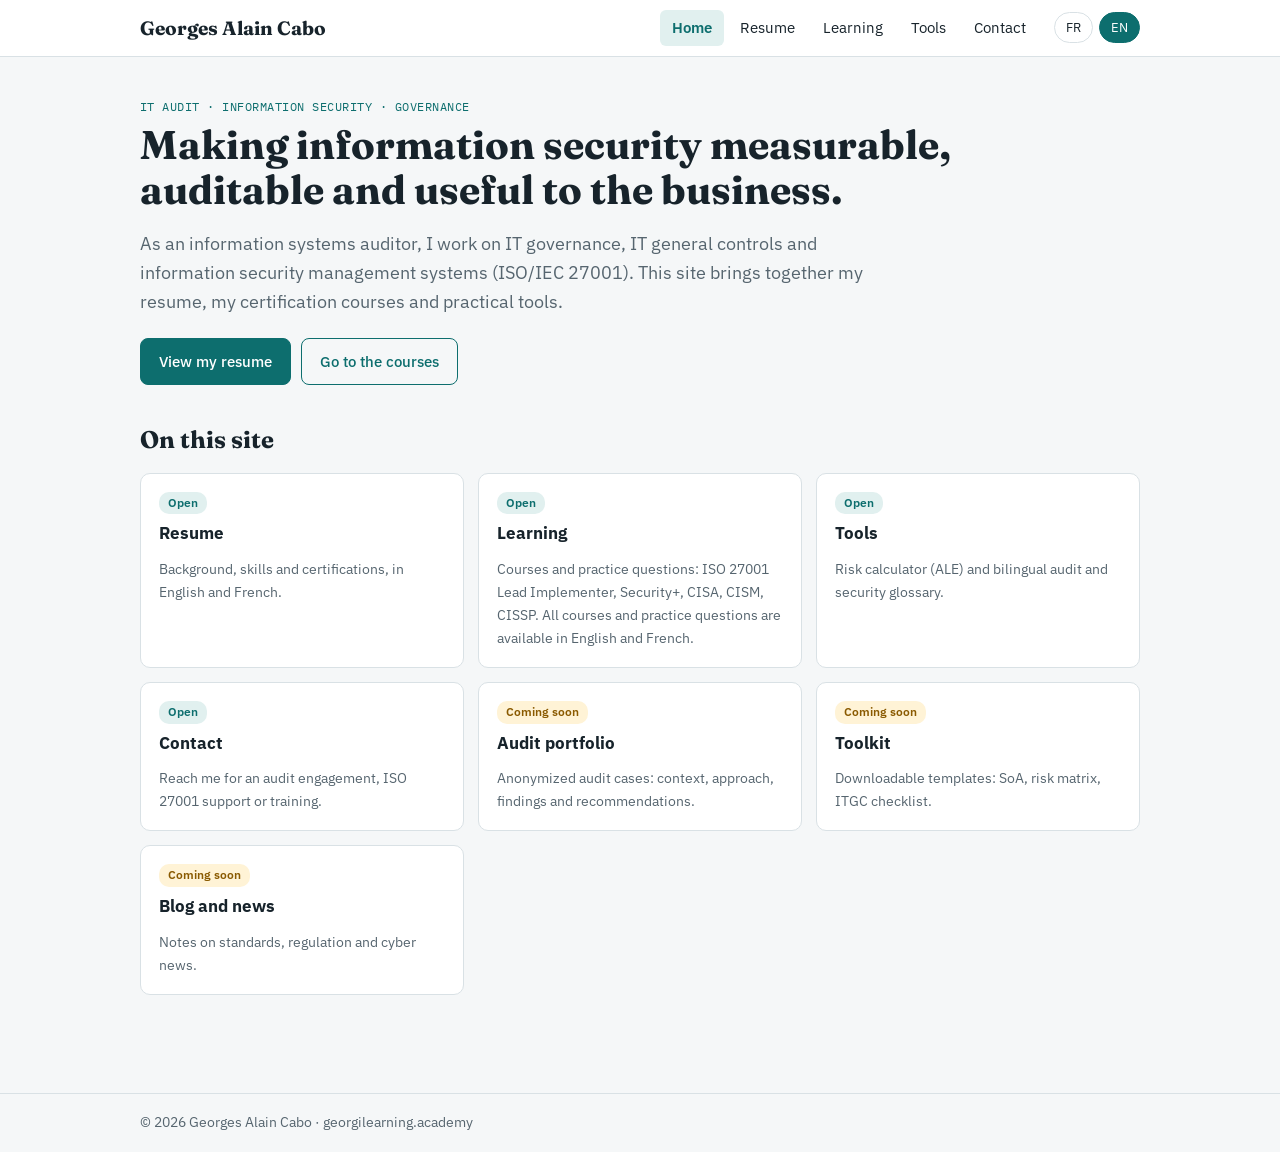
==== index.html @ 232d7982 "CV : mettre à jour les certificats TryHackMe Co-Authored-By: Claude Opus 5.5 <noreply@anthropic.com>" ====
<!DOCTYPE html>
<html lang="fr">
<head>
<meta charset="utf-8">
<meta name="viewport" content="width=device-width, initial-scale=1">
<title>Georges Alain Cabo · Audit IT et sécurité de l'information</title>
<meta name="description" content="Georges Alain Cabo : audit des systèmes d'information et sécurité de l'information. CV, cours de certification (ISO 27001, Security+, CISA, CISM, CISSP) et outils.">
<script>
/* Anciennes adresses du type georgilearning.academy/#iso27001-li : renvoi vers la rubrique Learning. */
(function(){var h=location.hash.slice(1);if(h&&!/^(accueil|cv|learning|outils|contact)$/.test(h)){location.replace('learning/#'+h);}})();
</script>
<link rel="preconnect" href="https://fonts.googleapis.com">
<link href="https://fonts.googleapis.com/css2?family=Fraunces:opsz,wght@9..144,600;9..144,700&family=IBM+Plex+Sans:wght@400;500;600&family=IBM+Plex+Mono:wght@500&display=swap" rel="stylesheet">
<style>
:root{
  --bg:#f5f7f8; --surface:#ffffff; --ink:#17232b; --muted:#56656f; --line:#d9e1e5;
  --accent:#0d6e6e; --accent-soft:#e1f0ef; --warn:#8a5a00; --warn-soft:#fff3d6;
  --display:"Fraunces", Georgia, serif; --body:"IBM Plex Sans", "Segoe UI", Roboto, Arial, sans-serif; --mono:"IBM Plex Mono", ui-monospace, Consolas, monospace;
  color-scheme: light;
}
@media (prefers-color-scheme: dark){
  :root{--bg:#0f1619; --surface:#162126; --ink:#e4ecef; --muted:#9aabb3; --line:#2a3a41; --accent:#4fc1bd; --accent-soft:#173634; --warn:#f2c46b; --warn-soft:#3a2f14; color-scheme: dark;}
}
*{box-sizing:border-box}
html,body{margin:0}
body{background:var(--bg);color:var(--ink);font-family:var(--body);font-size:16px;line-height:1.6}
a{color:var(--accent)}
:focus-visible{outline:3px solid var(--accent);outline-offset:2px}
header.top{position:sticky;top:0;z-index:5;background:var(--surface);border-bottom:1px solid var(--line)}
.bar{max-width:1040px;margin:0 auto;padding:10px 20px;display:flex;align-items:center;gap:16px;flex-wrap:wrap}
.logo{font-family:var(--display);font-size:1.2rem;font-weight:700;color:var(--ink);text-decoration:none;margin-right:auto}
nav.main{display:flex;gap:4px;flex-wrap:wrap}
nav.main a{padding:6px 12px;border-radius:6px;color:var(--ink);text-decoration:none;font-size:.93rem}
nav.main a:hover{background:var(--accent-soft)}
nav.main a.active{background:var(--accent-soft);color:var(--accent);font-weight:600}
.lang{display:flex;gap:6px}
.chip{font:inherit;font-size:.82rem;padding:4px 11px;border-radius:16px;border:1px solid var(--line);background:var(--surface);color:var(--ink);cursor:pointer}
.chip[aria-pressed="true"]{background:var(--accent);border-color:var(--accent);color:var(--surface)}
main{max-width:1040px;margin:0 auto;padding:40px 20px 80px}
.eyebrow{font-family:var(--mono);font-size:.78rem;color:var(--accent);letter-spacing:.04em;margin:0 0 6px}
h1{font-family:var(--display);font-size:2.5rem;line-height:1.12;margin:0 0 14px;text-wrap:balance}
h2{font-family:var(--display);font-size:1.5rem;line-height:1.25;margin:40px 0 12px;text-wrap:balance}
h3{font-size:1.05rem;margin:0 0 4px}
p,li{max-width:68ch}
.lead{font-size:1.12rem;color:var(--muted)}
.grid{display:grid;grid-template-columns:repeat(auto-fit,minmax(240px,1fr));gap:14px;margin:18px 0}
.card{background:var(--surface);border:1px solid var(--line);border-radius:10px;padding:18px;display:flex;flex-direction:column;gap:6px;color:var(--ink);text-decoration:none}
a.card:hover{border-color:var(--accent)}
.card .d{font-size:.9rem;color:var(--muted)}
.tag{align-self:flex-start;font-size:.72rem;font-weight:600;padding:2px 9px;border-radius:10px;background:var(--accent-soft);color:var(--accent)}
.tag.soon{background:var(--warn-soft);color:var(--warn)}
.btn{display:inline-flex;align-items:center;gap:6px;font:inherit;font-weight:500;font-size:.95rem;padding:10px 18px;border-radius:8px;border:1px solid var(--accent);background:var(--accent);color:var(--surface);cursor:pointer;text-decoration:none}
.btn.ghost{background:transparent;color:var(--accent)}
.actions{display:flex;gap:10px;flex-wrap:wrap;margin:22px 0}
.note{border:1px solid var(--line);border-left:4px solid var(--warn);background:var(--warn-soft);border-radius:8px;padding:12px 16px;margin:18px 0;font-size:.93rem}
.cv{display:grid;grid-template-columns:240px 1fr;gap:28px}
.cv aside{background:var(--surface);border:1px solid var(--line);border-radius:10px;padding:18px;align-self:start}
.cv aside h3{font-size:.78rem;letter-spacing:.08em;text-transform:uppercase;color:var(--muted);margin:14px 0 6px}
.cv aside h3:first-child{margin-top:0}
.cv aside ul{margin:0;padding-left:18px;font-size:.92rem}
.job{border-left:2px solid var(--line);padding:0 0 18px 16px;margin-left:4px}
.job .when{font-family:var(--mono);font-size:.78rem;color:var(--muted)}
.ph{background:var(--warn-soft);border-radius:3px;padding:0 4px}
form.calc{background:var(--surface);border:1px solid var(--line);border-radius:10px;padding:18px;display:grid;grid-template-columns:repeat(auto-fit,minmax(180px,1fr));gap:14px;align-items:end}
label{display:flex;flex-direction:column;gap:4px;font-size:.88rem;font-weight:500}
input{font:inherit;padding:8px 10px;border:1px solid var(--line);border-radius:6px;background:var(--bg);color:var(--ink)}
.out{font-family:var(--mono);font-variant-numeric:tabular-nums;font-size:1.05rem}
.out strong{font-family:var(--display);font-size:1.6rem;color:var(--accent)}
details{background:var(--surface);border:1px solid var(--line);border-radius:8px;margin:8px 0;padding:0 14px}
details summary{cursor:pointer;padding:10px 0;font-weight:600}
footer{border-top:1px solid var(--line);color:var(--muted);font-size:.85rem}
footer .bar{padding:18px 20px}
@media (max-width:760px){ .cv{grid-template-columns:1fr} h1{font-size:1.9rem} main{padding:24px 16px 60px} }
@media print{ header.top,footer,.actions,.note{display:none} body{background:#fff;color:#000} }
</style>
</head>
<body>
<header class="top"><div class="bar">
  <a class="logo" href="#accueil">Georges Alain Cabo</a>
  <nav class="main" id="nav" aria-label="Menu"></nav>
  <div class="lang" role="group" aria-label="Langue / Language">
    <button type="button" class="chip" data-lang="fr">FR</button>
    <button type="button" class="chip" data-lang="en">EN</button>
  </div>
</div></header>
<main id="page"></main>
<footer><div class="bar" id="foot"></div></footer>
<script>
const store = {
  get(k, d){ try{ const v = localStorage.getItem('campus:' + k); return v ? JSON.parse(v) : d; }catch(e){ return d; } },
  set(k, v){ try{ localStorage.setItem('campus:' + k, JSON.stringify(v)); }catch(e){} }
};
let LANG = store.get('lang', null) || ((navigator.language || 'fr').toLowerCase().startsWith('fr') ? 'fr' : 'en');

/* ===== Contenu bilingue. Pour mettre à jour le CV : modifier CV.fr et CV.en ci-dessous. ===== */
const T = {
  fr:{ nav:{accueil:"Accueil",cv:"CV",learning:"Learning",outils:"Outils",contact:"Contact"},
    title:"Georges Alain Cabo · Audit IT et sécurité de l'information",
    eyebrow:"AUDIT IT · SÉCURITÉ DE L'INFORMATION · GOUVERNANCE",
    h1:"Rendre la sécurité de l'information mesurable, auditable et utile au métier.",
    lead:"Auditeur des systèmes d'information, je travaille sur la gouvernance IT, les contrôles généraux informatiques et les systèmes de management de la sécurité (ISO/IEC 27001). Ce site réunit mon CV, mes cours de certification et des outils pratiques.",
    seeCv:"Voir mon CV", goLearning:"Accéder aux cours",
    modules:"Sur ce site",
    m:[
      ["cv","CV","Parcours, compétences et certifications, en français et en anglais.",""],
      ["learning","Learning","Cours et QCM corrigés : ISO 27001 Lead Implementer, Security+, CISA, CISM, CISSP. Tous les cours et QCM existent en français et en anglais.",""],
      ["outils","Outils","Calculatrice de risque (ALE) et glossaire bilingue de l'audit et de la sécurité.",""],
      ["contact","Contact","Me joindre pour une mission d'audit, un accompagnement ISO 27001 ou une formation.",""],
      [null,"Portfolio d'audit","Cas d'audit anonymisés : contexte, démarche, constats et recommandations.","soon"],
      [null,"Boîte à outils","Modèles téléchargeables : DdA, matrice de risques, check-list ITGC.","soon"],
      [null,"Blog et veille","Notes sur les normes, la réglementation et l'actualité cyber.","soon"]
    ],
    soon:"Bientôt", open:"Ouvrir",
    cvTitle:"Curriculum vitæ", print:"Imprimer / PDF",
    cvNote:"",
    toolsTitle:"Outils",
    aleTitle:"Calculatrice de perte annuelle attendue (ALE)",
    aleLead:"SLE = valeur de l'actif × facteur d'exposition ; ALE = SLE × ARO (fréquence annuelle). Utile pour comparer le coût d'une mesure à la perte qu'elle évite.",
    av:"Valeur de l'actif", ef:"Facteur d'exposition (%)", aro:"Occurrences par an (ARO)", cost:"Coût annuel de la mesure (facultatif)", cur:"FCFA",
    sle:"SLE", ale:"ALE", worth:"La mesure coûte moins que la perte annuelle attendue : elle se justifie financièrement.", notWorth:"La mesure coûte plus que la perte annuelle attendue : à justifier autrement (exigence légale, image…).",
    gloTitle:"Glossaire bilingue",
    contactTitle:"Contact",
    contactLead:"Pour une mission d'audit, un accompagnement à la mise en œuvre d'un SMSI ou une session de formation.",
    contactNote:"Coordonnées à compléter : indique-moi l'adresse électronique et le profil LinkedIn que tu veux afficher publiquement.",
    foot:"© 2026 Georges Alain Cabo · georgilearning.academy" },
  en:{ nav:{accueil:"Home",cv:"Resume",learning:"Learning",outils:"Tools",contact:"Contact"},
    title:"Georges Alain Cabo · IT audit and information security",
    eyebrow:"IT AUDIT · INFORMATION SECURITY · GOVERNANCE",
    h1:"Making information security measurable, auditable and useful to the business.",
    lead:"As an information systems auditor, I work on IT governance, IT general controls and information security management systems (ISO/IEC 27001). This site brings together my resume, my certification courses and practical tools.",
    seeCv:"View my resume", goLearning:"Go to the courses",
    modules:"On this site",
    m:[
      ["cv","Resume","Background, skills and certifications, in English and French.",""],
      ["learning","Learning","Courses and practice questions: ISO 27001 Lead Implementer, Security+, CISA, CISM, CISSP. All courses and practice questions are available in English and French.",""],
      ["outils","Tools","Risk calculator (ALE) and bilingual audit and security glossary.",""],
      ["contact","Contact","Reach me for an audit engagement, ISO 27001 support or training.",""],
      [null,"Audit portfolio","Anonymized audit cases: context, approach, findings and recommendations.","soon"],
      [null,"Toolkit","Downloadable templates: SoA, risk matrix, ITGC checklist.","soon"],
      [null,"Blog and news","Notes on standards, regulation and cyber news.","soon"]
    ],
    soon:"Coming soon", open:"Open",
    cvTitle:"Resume", print:"Print / PDF",
    cvNote:"",
    toolsTitle:"Tools",
    aleTitle:"Annualized loss expectancy (ALE) calculator",
    aleLead:"SLE = asset value × exposure factor; ALE = SLE × ARO (annual rate of occurrence). Useful to compare the cost of a control with the loss it prevents.",
    av:"Asset value", ef:"Exposure factor (%)", aro:"Occurrences per year (ARO)", cost:"Annual cost of the control (optional)", cur:"XOF",
    sle:"SLE", ale:"ALE", worth:"The control costs less than the expected annual loss: it is financially justified.", notWorth:"The control costs more than the expected annual loss: justify it otherwise (legal requirement, reputation…).",
    gloTitle:"Bilingual glossary",
    contactTitle:"Contact",
    contactLead:"For an audit engagement, support implementing an ISMS or a training session.",
    contactNote:"Contact details to be added.",
    foot:"© 2026 Georges Alain Cabo · georgilearning.academy" }
};

const CV = {
  fr:{ name:"Georges Alain Cabo", role:"Auditeur senior · Audit IT et risques", place:"Dakar, Sénégal",
    summary:"Ingénieur de conception en télécommunications et réseaux devenu auditeur IT. Depuis octobre 2023, d'abord chez EY puis chez Eritedge Sénégal (auditeur senior depuis juillet 2026), j'interviens sur le volet informatique des missions de commissariat aux comptes : contrôle interne, contrôles généraux informatiques, revue des accès et analyse de données, pour des banques, des opérateurs télécoms, des émetteurs de monnaie électronique et des industriels en Afrique de l'Ouest. Je prépare la certification ISO/IEC 27001 Lead Implementer.",
    side:[
      ["Contact",["<a href=\"tel:+221771567940\">+221 77 156 79 40</a>","<a href=\"mailto:georgesalain985@gmail.com\">georgesalain985@gmail.com</a>","<a href=\"mailto:georginho985@icloud.com\">georginho985@icloud.com</a>","<a href=\"https://www.linkedin.com/in/georges-alain-gracien-cabo-445189183\" rel=\"noopener\" target=\"_blank\">LinkedIn</a>","Dakar, Sénégal"]],
      ["Compétences",["Audit informatique selon ISO/IEC 27001, COBIT 5 et ITIL","Gouvernance et gestion des risques IT","Contrôles généraux informatiques et contrôles applicatifs","Séparation des tâches (SoD)","Revue des accès et gestion des habilitations, PAM","Conformité réglementaire et audits"]],
      ["Outils",["Analyse de données : Excel, Alteryx, Python, ACL","Bases de données : Oracle, SQL Server, Informix","Systèmes : Windows Server, Red Hat, AIX","Réseaux : TCP/IP, VLAN, VPN, pare-feu, routage","VoIP : Asterisk, FreePBX, 3CX"]],
      ["Points forts",["Badges EY Bronze : cybersécurité et cloud (2024)","TryHackMe : Cyber Security 101 (2025)","Cisco : CCNAv7 et DevNet Associate","ISO/IEC 27001 Lead Implementer (PECB) : en préparation"]],
      ["Langues",["Français : courant","Wolof : courant","Anglais : intermédiaire"]],
      ["Musique",["Autodidacte : piano, guitare, flûte à bec, flûte traversière, harmonica","Lecture et déchiffrage de partitions"]]
    ],
    expTitle:"Expérience",
    jobs:[
      ["Depuis juillet 2026","Auditeur senior · Eritedge Sénégal, Dakar",[
        "Évaluation de la conception (test of design) et de l'efficacité (test of effectiveness) du contrôle interne dans le cadre du commissariat aux comptes.",
        "Revue des contrôles généraux informatiques et des contrôles applicatifs ; analyse des processus finance, achats, ventes et stocks.",
        "Analyse de données avec des outils CAAT (ACL) et des requêtes sur Oracle et SQL Server ; évaluation des risques opérationnels.",
        "Revue des accès et des habilitations : cycle de vie des comptes, moindre privilège, revues périodiques, comptes orphelins ou excessifs, comptes à privilèges (PAM), matrices de séparation des tâches.",
        "Secteurs : banques commerciales et banques centrales, télécommunications, monnaie électronique, pétrole et industrie."]],
      ["Mai – juillet 2026","Auditeur assistant · Eritedge Sénégal, Dakar",[
        "Missions d'audit IT dans les secteurs bancaire, télécoms et monnaie électronique."]],
      ["Juillet 2024 – avril 2026","Assistant · EY, Sénégal",[
        "Audit IT des missions de commissariat aux comptes : contrôles généraux informatiques, contrôles applicatifs, revue des accès et analyse de données.",
        "Formation interne EY et pratique professionnelle de l'anglais."]],
      ["Octobre 2023 – septembre 2024","Staff (stage) · EY, Dakar",[
        "Intégration à l'équipe d'audit IT : tests de contrôles, revue des accès et préparation des dossiers de travail ; formation interne EY."]],
      ["Septembre 2022 – février 2023","Responsable VoIP · INTERSIP International, Dakar",[
        "Mise en place d'un serveur de téléphonie et d'un serveur vocal interactif (IVR) qui diffuse des messages programmés et enregistre les réponses en base de données.",
        "Serveur FTP pour sauvegarder et récupérer les fichiers de configuration et les enregistrements audio.",
        "Sécurité et supervision : VPN, proxy, pare-feu, ELK, NGINX, Zabbix, Bind9 ; travail avec l'équipe de développement."]],
      ["Mars – juin 2022","Stage de fin d'études d'ingénieur · INTERSIP International, Dakar",[
        "Mémoire : mise en place d'un serveur vocal interactif (Asterisk) pour la formation des habitants en zone rurale."]],
      ["Juin – juillet 2019","Stage de technicien supérieur · INFOCONSUL, Dakar",[
        "Mémoire : mise en place d'un service 3CX permettant aux employés d'utiliser le même numéro sur le fixe, le mobile et l'ordinateur."]],
      ["Juillet – septembre 2018","Consultant · INFOCONSUL, Dakar",[
        "Câblage et réfection de réseaux pour l'hôpital Aristide Le Dantec, l'Administration pénitentiaire et la caserne Samba Diéry Diallo."]]
    ],
    certTitle:"Certifications, badges et formations",
    certs:[
      ["Badges EY",["Cybersecurity, niveau Bronze (2024)","Cloud Computing, niveau Bronze (2024)"],["ey-cybersecurity-bronze-learning-2024","ey-cloud-bronze-learning-2024"]],
      ["TryHackMe",["Cyber Security 101, parcours complet de 45 h (décembre 2025), certificat THM-DTWGQPKC5T","Advent of Cyber 2025 : 24 défis de cybersécurité (décembre 2025)","Pre Security, parcours complet de 19 h (septembre 2026), certificat THM-SXI3U9GYSR"]],
      ["Cisco Networking Academy",["CCNAv7 : Introduction aux réseaux (2023)","DevNet Associate (2021)"]],
      ["Formations EY en cybersécurité",["Cybersecurity : Introduction (2023)","Identity and Access Management (2024)","Data Protection and Privacy (2024)","Cybersecurity Program Assessment (2024)","Next Generation Security Operations and Response (2024)"]],
      ["Formations en ligne (Udemy)",["CompTIA Security+ SY0-701, cours complet et examen blanc, Jason Dion, 31 h (2025)","TOTAL : CompTIA Security+ SY0-701, Mike Meyers, 20,5 h (2024)","AWS Certified Cloud Practitioner CLF-C02, Stéphane Maarek, 15 h (2024)","A Practical Introduction to Cloud Computing (2024)","The Absolute Beginners Guide to Cyber Security 2024, parties 1 et 2 (2024)","Computer Forensics Fundamentals (2023)","Introduction to Security Awareness Campaigns (2023)","Cybersecurity for HR Professionals (2024)","Marketing Fundamentals : Small Business Marketing Success (2024)"]],
      ["Déontologie, qualité et conformité (EY)",["Global Code of Conduct, Conflicts of Interest, Independence Basics et Independence Update 2024","Financial Crime Fundamentals, Data Protection Fundamentals","Annual Data Protection and Information Security Update FY24, Security Awareness","Assurance Advisory Quality & Risk Management (2026), QRM Annual Update FY26","Inclusive Leadership for All (cours et podcasts), Transformation Realized"]]
    ],
    eduTitle:"Formation",
    edu:[["2019 – 2022","Diplôme d'ingénieur de conception en télécommunications et réseaux · École supérieure polytechnique (UCAD), Dakar"],
         ["2017 – 2019","Diplôme supérieur de technologie en télécommunications et réseaux · École supérieure polytechnique (UCAD), Dakar"],
         ["2017","Baccalauréat S2 · Collège Cardinal Hyacinthe Thiandoum, Dakar"]] },
  en:{ name:"Georges Alain Cabo", role:"Senior auditor · IT audit and risk", place:"Dakar, Senegal",
    summary:"Telecommunications and network design engineer turned IT auditor. Since October 2023, first at EY and then at Eritedge Senegal (senior auditor since July 2026), I have worked on the IT side of statutory audit engagements: internal control, IT general controls, access reviews and data analytics, for banks, telecom operators, e-money issuers and industrial companies in West Africa. I am preparing for the ISO/IEC 27001 Lead Implementer certification.",
    side:[
      ["Contact",["<a href=\"tel:+221771567940\">+221 77 156 79 40</a>","<a href=\"mailto:georgesalain985@gmail.com\">georgesalain985@gmail.com</a>","<a href=\"mailto:georginho985@icloud.com\">georginho985@icloud.com</a>","<a href=\"https://www.linkedin.com/in/georges-alain-gracien-cabo-445189183\" rel=\"noopener\" target=\"_blank\">LinkedIn</a>","Dakar, Senegal"]],
      ["Skills",["IT audit based on ISO/IEC 27001, COBIT 5 and ITIL","IT governance and risk management","IT general controls and application controls","Segregation of duties (SoD)","Access reviews and entitlement management, PAM","Regulatory compliance and audits"]],
      ["Tools",["Data analytics: Excel, Alteryx, Python, ACL","Databases: Oracle, SQL Server, Informix","Systems: Windows Server, Red Hat, AIX","Networking: TCP/IP, VLAN, VPN, firewalls, routing","VoIP: Asterisk, FreePBX, 3CX"]],
      ["Highlights",["EY Bronze badges: cybersecurity and cloud (2024)","TryHackMe: Cyber Security 101 (2025)","Cisco: CCNAv7 and DevNet Associate","ISO/IEC 27001 Lead Implementer (PECB): in preparation"]],
      ["Languages",["French: fluent","Wolof: fluent","English: intermediate"]],
      ["Music",["Self-taught: piano, guitar, recorder, transverse flute, harmonica","Reading and sight-reading sheet music"]]
    ],
    expTitle:"Experience",
    jobs:[
      ["Since July 2026","Senior auditor · Eritedge Senegal, Dakar",[
        "Assessing the design (test of design) and operating effectiveness (test of effectiveness) of internal control as part of statutory audits.",
        "Reviewing IT general controls and application controls; analyzing finance, procurement, sales and inventory processes.",
        "Data analytics with CAAT tools (ACL) and queries on Oracle and SQL Server; operational risk assessment.",
        "Access and entitlement reviews: account life cycle, least privilege, periodic reviews, orphaned or excessive accounts, privileged accounts (PAM), segregation of duties matrices.",
        "Sectors: commercial and central banks, telecommunications, e-money, oil and industry."]],
      ["May – July 2026","Assistant auditor · Eritedge Senegal, Dakar",[
        "IT audit engagements in banking, telecoms and e-money."]],
      ["July 2024 – April 2026","Assistant · EY, Senegal",[
        "IT audit for statutory audit engagements: IT general controls, application controls, access reviews and data analytics.",
        "EY internal training and professional use of English."]],
      ["October 2023 – September 2024","Staff (internship) · EY, Dakar",[
        "Joined the IT audit team: control testing, access reviews and preparation of working papers; EY internal training."]],
      ["September 2022 – February 2023","VoIP lead · INTERSIP International, Dakar",[
        "Deployed a telephony server and an interactive voice response (IVR) system that plays scheduled messages and stores answers in a database.",
        "FTP server to back up and retrieve configuration files and audio recordings.",
        "Security and monitoring: VPN, proxy, firewall, ELK, NGINX, Zabbix, Bind9; worked with the development team."]],
      ["March – June 2022","Engineering degree internship · INTERSIP International, Dakar",[
        "Thesis: deploying an interactive voice server (Asterisk) to train residents of rural areas."]],
      ["June – July 2019","Technician degree internship · INFOCONSUL, Dakar",[
        "Thesis: deploying a 3CX service so employees can use the same number on desk phone, mobile and computer."]],
      ["July – September 2018","Consultant · INFOCONSUL, Dakar",[
        "Network cabling and refurbishment for Aristide Le Dantec hospital, the Prison Administration and the Samba Diéry Diallo barracks."]]
    ],
    certTitle:"Certifications, badges and training",
    certs:[
      ["EY Badges",["Cybersecurity, Bronze level (2024)","Cloud Computing, Bronze level (2024)"],["ey-cybersecurity-bronze-learning-2024","ey-cloud-bronze-learning-2024"]],
      ["TryHackMe",["Cyber Security 101, full 45-hour learning path (December 2025), certificate THM-DTWGQPKC5T","Advent of Cyber 2025: 24 cybersecurity challenges (December 2025)","Pre Security, full 19-hour learning path (September 2026), certificate THM-SXI3U9GYSR"]],
      ["Cisco Networking Academy",["CCNAv7: Introduction to Networks (2023)","DevNet Associate (2021)"]],
      ["EY cybersecurity training",["Cybersecurity: Introduction (2023)","Identity and Access Management (2024)","Data Protection and Privacy (2024)","Cybersecurity Program Assessment (2024)","Next Generation Security Operations and Response (2024)"]],
      ["Online courses (Udemy)",["CompTIA Security+ SY0-701 Complete Course & Practice Exam, Jason Dion, 31 h (2025)","TOTAL: CompTIA Security+ SY0-701, Mike Meyers, 20.5 h (2024)","AWS Certified Cloud Practitioner CLF-C02, Stéphane Maarek, 15 h (2024)","A Practical Introduction to Cloud Computing (2024)","The Absolute Beginners Guide to Cyber Security 2024, parts 1 and 2 (2024)","Computer Forensics Fundamentals (2023)","Introduction to Security Awareness Campaigns (2023)","Cybersecurity for HR Professionals (2024)","Marketing Fundamentals: Small Business Marketing Success (2024)"]],
      ["Ethics, quality and compliance (EY)",["Global Code of Conduct, Conflicts of Interest, Independence Basics and Independence Update 2024","Financial Crime Fundamentals, Data Protection Fundamentals","Annual Data Protection and Information Security Update FY24, Security Awareness","Assurance Advisory Quality & Risk Management (2026), QRM Annual Update FY26","Inclusive Leadership for All (courses and podcasts), Transformation Realized"]]
    ],
    eduTitle:"Education",
    edu:[["2019 – 2022","Telecommunications and network design engineering degree · École supérieure polytechnique (UCAD), Dakar"],
         ["2017 – 2019","Higher technology diploma in telecommunications and networks · École supérieure polytechnique (UCAD), Dakar"],
         ["2017","Science baccalaureate (S2) · Collège Cardinal Hyacinthe Thiandoum, Dakar"]] }
};

const GLOSSARY = [
  ["SMSI","ISMS","Système de management de la sécurité de l'information.","Information security management system."],
  ["DdA (Déclaration d'applicabilité)","SoA (Statement of Applicability)","Liste des mesures retenues ou exclues, avec justification.","List of controls included or excluded, with justification."],
  ["Propriétaire du risque","Risk owner","Personne ayant l'autorité pour gérer un risque.","Person with the authority to manage a risk."],
  ["Risque résiduel","Residual risk","Risque qui subsiste après traitement.","Risk remaining after treatment."],
  ["Non-conformité","Nonconformity","Non-satisfaction d'une exigence.","Non-fulfilment of a requirement."],
  ["Action corrective","Corrective action","Action qui élimine la cause d'une non-conformité.","Action to eliminate the cause of a nonconformity."],
  ["Contrôles généraux informatiques","IT general controls (ITGC)","Contrôles sur les accès, les changements, l'exploitation et le développement.","Controls over access, change, operations and development."],
  ["Séparation des tâches","Segregation of duties","Répartir les tâches incompatibles entre plusieurs personnes.","Splitting conflicting duties among several people."],
  ["Constat d'audit","Audit finding","Résultat de l'évaluation des preuves par rapport aux critères.","Result of evaluating evidence against audit criteria."],
  ["Revue de direction","Management review","Examen périodique du SMSI par la direction (clause 9.3).","Periodic review of the ISMS by top management (clause 9.3)."],
  ["Plan de continuité d'activité","Business continuity plan","Procédures pour maintenir les activités critiques pendant une perturbation.","Procedures to keep critical activities running during a disruption."],
  ["Moindre privilège","Least privilege","N'accorder que les droits strictement nécessaires.","Grant only the rights strictly needed."]
];

const SECTIONS = ['accueil','cv','learning','outils','contact'];
const esc = s => String(s).replace(/[&<>"]/g, c => ({'&':'&amp;','<':'&lt;','>':'&gt;','"':'&quot;'}[c]));
const fmt = n => isFinite(n) ? Math.round(n).toLocaleString(LANG === 'fr' ? 'fr-FR' : 'en-US') : '–';

function pHome(t){
  let h = '<p class="eyebrow">' + t.eyebrow + '</p><h1>' + t.h1 + '</h1><p class="lead">' + t.lead + '</p>';
  h += '<div class="actions"><a class="btn" href="#cv">' + t.seeCv + '</a><a class="btn ghost" href="learning/">' + t.goLearning + '</a></div>';
  h += '<h2>' + t.modules + '</h2><div class="grid">';
  t.m.forEach(([id, name, d, soon]) => {
    const href = id === 'learning' ? 'learning/' : '#' + id;
    h += soon ? '<div class="card"><span class="tag soon">' + t.soon + '</span><h3>' + name + '</h3><span class="d">' + d + '</span></div>'
              : '<a class="card" href="' + href + '"><span class="tag">' + t.open + '</span><h3>' + name + '</h3><span class="d">' + d + '</span></a>';
  });
  return h + '</div>';
}
function pCv(t){
  const c = CV[LANG];
  let h = '<p class="eyebrow">' + t.cvTitle.toUpperCase() + '</p><div style="display:flex;gap:20px;align-items:center;flex-wrap:wrap;margin-bottom:8px"><img src="assets/photo.jpg" alt="' + c.name + '" width="120" height="105" style="border-radius:10px;object-fit:cover;border:1px solid var(--line)"><div><h1 style="margin-bottom:4px">' + c.name + '</h1><p class="lead" style="margin:0">' + c.role + ' · ' + c.place + '</p></div></div>';
  if(t.cvNote) h += '<div class="note">' + t.cvNote + '</div>';
  h += '<div class="actions"><button class="btn ghost" type="button" onclick="window.print()">' + t.print + '</button></div>';
  h += '<div class="cv"><aside>' + c.side.map(([k, items]) => '<h3>' + k + '</h3><ul>' + items.map(i => '<li>' + i + '</li>').join('') + '</ul>').join('') + '</aside><div>';
  h += '<p>' + c.summary + '</p><h2>' + c.expTitle + '</h2>';
  c.jobs.forEach(([when, what, items]) => { h += '<div class="job"><div class="when">' + when + '</div><h3>' + what + '</h3><ul>' + items.map(i => '<li>' + i + '</li>').join('') + '</ul></div>'; });
  h += '<h2>' + c.certTitle + '</h2>';
  c.certs.forEach(([g, items, imgs]) => {
    h += '<div class="job"><h3>' + g + '</h3>';
    if(imgs) h += '<div style="display:flex;gap:12px;margin:8px 0">' + imgs.map(n => '<img src="assets/badges/' + n + '.png" alt="" width="88" height="88">').join('') + '</div>';
    h += '<ul>' + items.map(i => '<li>' + i + '</li>').join('') + '</ul></div>';
  });
  h += '<h2>' + c.eduTitle + '</h2>';
  c.edu.forEach(([when, what]) => { h += '<div class="job"><div class="when">' + when + '</div><h3>' + what + '</h3></div>'; });
  return h + '</div></div>';
}
function pTools(t){
  let h = '<p class="eyebrow">' + t.toolsTitle.toUpperCase() + '</p><h1>' + t.toolsTitle + '</h1>';
  h += '<h2>' + t.aleTitle + '</h2><p>' + t.aleLead + '</p>';
  h += '<form class="calc" id="ale" onsubmit="return false">'
     + '<label>' + t.av + ' (' + t.cur + ')<input type="number" min="0" id="av" value="40000000"></label>'
     + '<label>' + t.ef + '<input type="number" min="0" max="100" id="ef" value="25"></label>'
     + '<label>' + t.aro + '<input type="number" min="0" step="0.01" id="aro" value="0.1"></label>'
     + '<label>' + t.cost + '<input type="number" min="0" id="cost" value=""></label>'
     + '<div class="out" id="aleOut" aria-live="polite"></div></form>';
  h += '<h2>' + t.gloTitle + '</h2>';
  GLOSSARY.forEach(([fr, en, dfr, den]) => {
    const [a, b, d] = LANG === 'fr' ? [fr, en, dfr] : [en, fr, den];
    h += '<details><summary>' + a + ' <span style="color:var(--muted);font-weight:400">· ' + b + '</span></summary><p>' + d + '</p></details>';
  });
  return h;
}
function calcAle(){
  const t = T[LANG], v = id => parseFloat(document.getElementById(id).value);
  const sle = v('av') * v('ef') / 100, ale = sle * v('aro'), cost = v('cost');
  let h = t.sle + ' = ' + fmt(sle) + ' ' + t.cur + '<br>' + t.ale + ' = <strong>' + fmt(ale) + '</strong> ' + t.cur + ' / an';
  if(LANG === 'en') h = h.replace(' / an', ' / year');
  if(isFinite(cost) && isFinite(ale)) h += '<br><span style="font-family:var(--body);font-size:.9rem">' + (cost <= ale ? t.worth : t.notWorth) + '</span>';
  document.getElementById('aleOut').innerHTML = h;
}
function pContact(t){
  return '<p class="eyebrow">' + t.contactTitle.toUpperCase() + '</p><h1>' + t.contactTitle + '</h1><p class="lead">' + t.contactLead + '</p>'
       + '<div class="grid">' + CV[LANG].side[0][1].map(x => '<div class="card">' + x + '</div>').join('') + '</div>';
}

function route(){
  const t = T[LANG];
  let s = location.hash.slice(1) || 'accueil';
  if(s === 'learning'){ location.href = 'learning/'; return; }
  if(!SECTIONS.includes(s)){ location.replace('learning/#' + s); return; }
  document.documentElement.lang = LANG;
  document.title = t.title;
  document.getElementById('nav').innerHTML = SECTIONS.map(k => '<a href="' + (k === 'learning' ? 'learning/' : '#' + k) + '"' + (k === s ? ' class="active" aria-current="page"' : '') + '>' + t.nav[k] + '</a>').join('');
  document.querySelectorAll('[data-lang]').forEach(b => b.setAttribute('aria-pressed', b.dataset.lang === LANG));
  const page = document.getElementById('page');
  page.innerHTML = s === 'cv' ? pCv(t) : s === 'outils' ? pTools(t) : s === 'contact' ? pContact(t) : pHome(t);
  document.getElementById('foot').textContent = t.foot;
  if(s === 'outils'){ document.getElementById('ale').addEventListener('input', calcAle); calcAle(); }
  window.scrollTo(0, 0);
}
document.querySelectorAll('[data-lang]').forEach(b => b.addEventListener('click', () => { LANG = b.dataset.lang; store.set('lang', LANG); route(); }));
window.addEventListener('hashchange', route);
route();
</script>
</body>
</html>
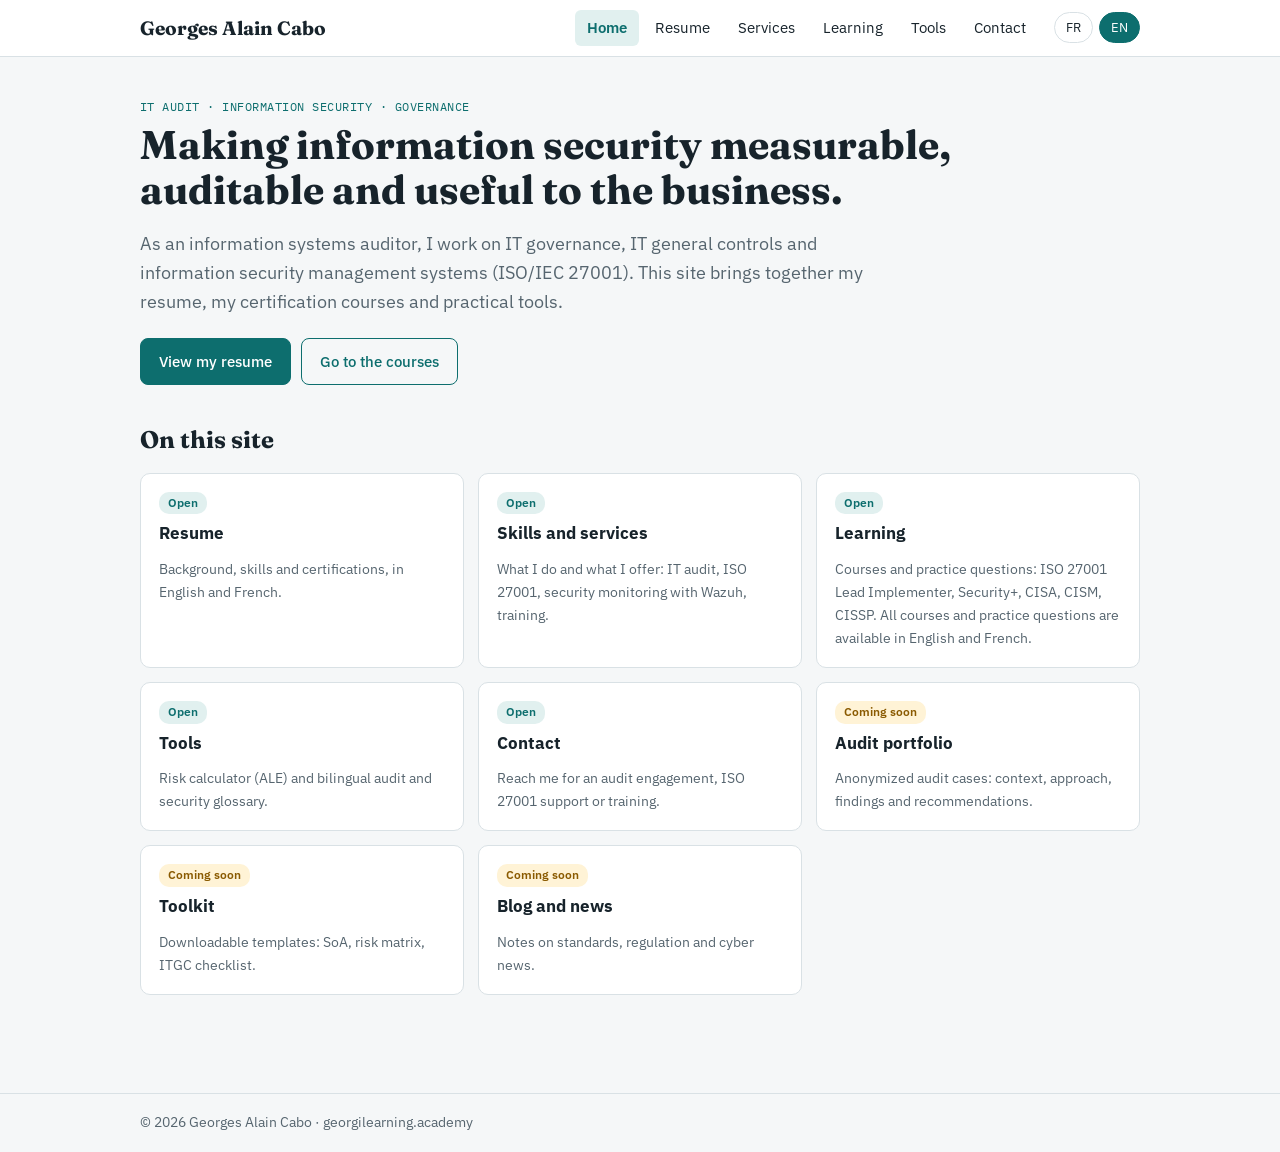
==== commit 85dc0f2e: "Site : rubrique Compétences et services (FR/EN) avec démonstration du laboratoire Wazuh Co-Authored-" ====
--- a/index.html
+++ b/index.html
@@ -7,7 +7,7 @@
 <meta name="description" content="Georges Alain Cabo : audit des systèmes d'information et sécurité de l'information. CV, cours de certification (ISO 27001, Security+, CISA, CISM, CISSP) et outils.">
 <script>
 /* Anciennes adresses du type georgilearning.academy/#iso27001-li : renvoi vers la rubrique Learning. */
-(function(){var h=location.hash.slice(1);if(h&&!/^(accueil|cv|learning|outils|contact)$/.test(h)){location.replace('learning/#'+h);}})();
+(function(){var h=location.hash.slice(1);if(h&&!/^(accueil|cv|services|learning|outils|contact)$/.test(h)){location.replace('learning/#'+h);}})();
 </script>
 <link rel="preconnect" href="https://fonts.googleapis.com">
 <link href="https://fonts.googleapis.com/css2?family=Fraunces:opsz,wght@9..144,600;9..144,700&family=IBM+Plex+Sans:wght@400;500;600&family=IBM+Plex+Mono:wght@500&display=swap" rel="stylesheet">
@@ -48,6 +48,7 @@
 a.card:hover{border-color:var(--accent)}
 .card .d{font-size:.9rem;color:var(--muted)}
 .tag{align-self:flex-start;font-size:.72rem;font-weight:600;padding:2px 9px;border-radius:10px;background:var(--accent-soft);color:var(--accent)}
+.card ul.svc{margin:6px 0 0;padding-left:18px;font-size:.9rem}.card ul.svc li{margin:3px 0}
 .tag.soon{background:var(--warn-soft);color:var(--warn)}
 .btn{display:inline-flex;align-items:center;gap:6px;font:inherit;font-weight:500;font-size:.95rem;padding:10px 18px;border-radius:8px;border:1px solid var(--accent);background:var(--accent);color:var(--surface);cursor:pointer;text-decoration:none}
 .btn.ghost{background:transparent;color:var(--accent)}
@@ -94,7 +95,7 @@
 
 /* ===== Contenu bilingue. Pour mettre à jour le CV : modifier CV.fr et CV.en ci-dessous. ===== */
 const T = {
-  fr:{ nav:{accueil:"Accueil",cv:"CV",learning:"Learning",outils:"Outils",contact:"Contact"},
+  fr:{ nav:{accueil:"Accueil",cv:"CV",services:"Services",learning:"Learning",outils:"Outils",contact:"Contact"},
     title:"Georges Alain Cabo · Audit IT et sécurité de l'information",
     eyebrow:"AUDIT IT · SÉCURITÉ DE L'INFORMATION · GOUVERNANCE",
     h1:"Rendre la sécurité de l'information mesurable, auditable et utile au métier.",
@@ -103,6 +104,7 @@
     modules:"Sur ce site",
     m:[
       ["cv","CV","Parcours, compétences et certifications, en français et en anglais.",""],
+      ["services","Compétences et services","Ce que je sais faire et ce que je propose : audit IT, ISO 27001, surveillance de sécurité avec Wazuh, formation.",""],
       ["learning","Learning","Cours et QCM corrigés : ISO 27001 Lead Implementer, Security+, CISA, CISM, CISSP. Tous les cours et QCM existent en français et en anglais.",""],
       ["outils","Outils","Calculatrice de risque (ALE) et glossaire bilingue de l'audit et de la sécurité.",""],
       ["contact","Contact","Me joindre pour une mission d'audit, un accompagnement ISO 27001 ou une formation.",""],
@@ -110,6 +112,36 @@
       [null,"Boîte à outils","Modèles téléchargeables : DdA, matrice de risques, check-list ITGC.","soon"],
       [null,"Blog et veille","Notes sur les normes, la réglementation et l'actualité cyber.","soon"]
     ],
+    svc:{ title:"Compétences et services", eyebrow:"COMPÉTENCES · OFFRES DE SERVICE",
+      lead:"J'aide les organisations à prouver que leurs systèmes sont maîtrisés : audit des contrôles informatiques, mise en place d'un système de management de la sécurité, et surveillance de sécurité avec des outils open source comme Wazuh.",
+      skillsTitle:"Compétences",
+      skills:[
+        ["Audit des systèmes d'information","Contrôles généraux informatiques (ITGC) : accès, changements, exploitation. Contrôles applicatifs (ITAC) et fiabilité des rapports (IPE). Analyse de données d'audit."],
+        ["Gouvernance et ISO/IEC 27001","Analyse d'écart, appréciation des risques, Déclaration d'applicabilité, politiques, préparation à l'audit de certification."],
+        ["Surveillance de sécurité (SOC) avec Wazuh","Collecte et analyse des journaux, règles de détection sur mesure, intégrité des fichiers, conformité CIS, vulnérabilités, réponse active, tableaux de bord MITRE ATT&CK et PCI DSS."],
+        ["Environnements Windows et Active Directory","Stratégies de groupe (GPO), stratégie d'audit avancée, déploiement d'agents, durcissement."],
+        ["Connaissance des secteurs","Banque (UMOA), monnaie électronique, assurance (CIMA), télécoms, pétrole et gaz, entreprises commerciales et industrielles."]],
+      offersTitle:"Offres de service",
+      offers:[
+        ["Audit IT (ITGC et ITAC)","Pour les directions, les cabinets d'audit et les commissaires aux comptes.",["Cartographie des applications qui alimentent les comptes","Tests des accès, des changements et de l'exploitation","Tests des contrôles automatiques et des rapports","Rapport de constats classés par risque, avec recommandations"]],
+        ["Accompagnement ISO/IEC 27001","Pour les organisations qui visent la certification ou veulent structurer leur sécurité.",["Analyse d'écart par rapport à la norme","Méthode et appréciation des risques","Déclaration d'applicabilité et plan de traitement","Préparation de l'audit interne et de la revue de direction"]],
+        ["Mise en place d'une surveillance de sécurité avec Wazuh","Pour les PME, banques, microfinances et émetteurs de monnaie électronique qui veulent un SOC sans licence coûteuse.",["Installation et déploiement des agents (y compris par GPO)","Règles de détection adaptées aux applications métier","Surveillance des fichiers sensibles : qui a modifié quoi","Réduction du bruit pour ne garder que les alertes utiles","Tableaux de bord pour la direction et preuves pour les auditeurs"]],
+        ["Diagnostic de conformité des postes et serveurs","Mesure du niveau de configuration par rapport aux recommandations CIS, avec plan de correction.",["Score de conformité initial","Corrections par stratégies de groupe","Suivi dans le temps et alerte en cas de recul"]],
+        ["Formation et sensibilisation","Pour les équipes d'audit, informatiques et métiers.",["Audit IT pour auditeurs financiers","Préparation aux certifications (ISO 27001, CISA, Security+)","Sensibilisation des utilisateurs aux risques"]]],
+      demoTitle:"Démonstration : mon laboratoire Wazuh",
+      demoLead:"Pour montrer concrètement ma maîtrise de l'outil, j'ai monté un laboratoire complet (contrôleur de domaine Samba AD, serveur Wazuh 4.14, poste Windows 11) et documenté chaque étape dans un cahier de 105 pages. Ce que chaque lab démontre :",
+      labs:[
+        ["Lab 1 · Comment Wazuh lit un journal","Décodeurs, règles, niveaux d'alerte et règles de corrélation (détection de force brute SSH)."],
+        ["Lab 2 · Règles sur mesure","Écriture d'un décodeur et de règles pour une application métier dont Wazuh ne connaît pas les journaux."],
+        ["Lab 3 · Stratégies de groupe","Création de GPO d'audit avancé et déploiement automatique de l'agent Wazuh sur le domaine."],
+        ["Lab 4 · Conformité CIS (SCA)","Score de conformité d'un poste Windows 11, corrections par GPO et alerte quand la conformité recule."],
+        ["Lab 5 · Intégrité des fichiers","Savoir qui a modifié un fichier sensible, avec quel programme et ce qui a changé."],
+        ["Bonus · Réduction du bruit","Règles enfants pour supprimer environ 90 alertes critiques inutiles par jour sans perdre de détection."],
+        ["Lab 6 · Inventaire et vulnérabilités","Inventaire logiciel, vulnérabilités connues (CVE, CVSS), correction et vérification."],
+        ["Lab 7 · Réponse active","Blocage automatique d'un attaquant par le pare-feu après une force brute."],
+        ["Lab 8 · MITRE, conformité, tableaux de bord","Lecture de la couverture MITRE ATT&CK, preuves PCI DSS et NIS2, vues pour la direction et l'analyste, plan d'amélioration."]],
+      demoNote:"Ce laboratoire est un environnement de test personnel : aucune donnée de client n'y est utilisée.",
+      ctaTitle:"Un projet ?", cta:"Me contacter", ctaText:"Décrivez votre besoin : je vous réponds avec une proposition adaptée à votre taille et à votre secteur." },
     soon:"Bientôt", open:"Ouvrir",
     cvTitle:"Curriculum vitæ", print:"Imprimer / PDF",
     cvNote:"",
@@ -123,7 +155,7 @@
     contactLead:"Pour une mission d'audit, un accompagnement à la mise en œuvre d'un SMSI ou une session de formation.",
     contactNote:"Coordonnées à compléter : indique-moi l'adresse électronique et le profil LinkedIn que tu veux afficher publiquement.",
     foot:"© 2026 Georges Alain Cabo · georgilearning.academy" },
-  en:{ nav:{accueil:"Home",cv:"Resume",learning:"Learning",outils:"Tools",contact:"Contact"},
+  en:{ nav:{accueil:"Home",cv:"Resume",services:"Services",learning:"Learning",outils:"Tools",contact:"Contact"},
     title:"Georges Alain Cabo · IT audit and information security",
     eyebrow:"IT AUDIT · INFORMATION SECURITY · GOVERNANCE",
     h1:"Making information security measurable, auditable and useful to the business.",
@@ -132,6 +164,7 @@
     modules:"On this site",
     m:[
       ["cv","Resume","Background, skills and certifications, in English and French.",""],
+      ["services","Skills and services","What I do and what I offer: IT audit, ISO 27001, security monitoring with Wazuh, training.",""],
       ["learning","Learning","Courses and practice questions: ISO 27001 Lead Implementer, Security+, CISA, CISM, CISSP. All courses and practice questions are available in English and French.",""],
       ["outils","Tools","Risk calculator (ALE) and bilingual audit and security glossary.",""],
       ["contact","Contact","Reach me for an audit engagement, ISO 27001 support or training.",""],
@@ -139,6 +172,36 @@
       [null,"Toolkit","Downloadable templates: SoA, risk matrix, ITGC checklist.","soon"],
       [null,"Blog and news","Notes on standards, regulation and cyber news.","soon"]
     ],
+    svc:{ title:"Skills and services", eyebrow:"SKILLS · SERVICES",
+      lead:"I help organizations prove that their systems are under control: IT controls audit, information security management systems, and security monitoring with open source tools such as Wazuh.",
+      skillsTitle:"Skills",
+      skills:[
+        ["Information systems audit","IT general controls (ITGC): access, change, operations. Application controls (ITAC) and report reliability (IPE). Audit data analytics."],
+        ["Governance and ISO/IEC 27001","Gap analysis, risk assessment, Statement of Applicability, policies, certification audit readiness."],
+        ["Security monitoring (SOC) with Wazuh","Log collection and analysis, custom detection rules, file integrity, CIS compliance, vulnerabilities, active response, MITRE ATT&CK and PCI DSS dashboards."],
+        ["Windows and Active Directory","Group Policy (GPO), advanced audit policy, agent deployment, hardening."],
+        ["Industry knowledge","Banking (WAMU), e-money, insurance (CIMA), telecoms, oil and gas, trading and industrial companies."]],
+      offersTitle:"Services",
+      offers:[
+        ["IT audit (ITGC and ITAC)","For management, audit firms and statutory auditors.",["Map the applications that feed the financial statements","Test access, change and operations controls","Test automated controls and system reports","Findings report ranked by risk, with recommendations"]],
+        ["ISO/IEC 27001 support","For organizations aiming at certification or structuring their security.",["Gap analysis against the standard","Risk method and risk assessment","Statement of Applicability and treatment plan","Internal audit and management review readiness"]],
+        ["Security monitoring with Wazuh","For SMEs, banks, microfinance institutions and e-money issuers that want a SOC without costly licenses.",["Installation and agent deployment (including through GPO)","Detection rules tailored to business applications","Monitoring of sensitive files: who changed what","Noise reduction to keep only useful alerts","Dashboards for management and evidence for auditors"]],
+        ["Endpoint and server compliance assessment","Measure configuration against CIS recommendations, with a remediation plan.",["Baseline compliance score","Fixes through Group Policy","Tracking over time and alert when compliance drops"]],
+        ["Training and awareness","For audit, IT and business teams.",["IT audit for financial auditors","Certification preparation (ISO 27001, CISA, Security+)","User security awareness"]]],
+      demoTitle:"Showcase: my Wazuh lab",
+      demoLead:"To show hands-on command of the tool, I built a complete lab (Samba AD domain controller, Wazuh 4.14 server, Windows 11 endpoint) and documented every step in a 105-page lab book. What each lab demonstrates:",
+      labs:[
+        ["Lab 1 · How Wazuh reads a log","Decoders, rules, alert levels and correlation rules (SSH brute force detection)."],
+        ["Lab 2 · Custom rules","Writing a decoder and rules for a business application whose logs Wazuh does not know."],
+        ["Lab 3 · Group Policy","Building advanced audit GPOs and deploying the Wazuh agent automatically across the domain."],
+        ["Lab 4 · CIS compliance (SCA)","Compliance score of a Windows 11 endpoint, fixes through GPO and an alert when compliance drops."],
+        ["Lab 5 · File integrity","Knowing who changed a sensitive file, with which program, and what changed."],
+        ["Bonus · Noise reduction","Child rules that remove about 90 useless critical alerts a day without losing detection."],
+        ["Lab 6 · Inventory and vulnerabilities","Software inventory, known vulnerabilities (CVE, CVSS), remediation and verification."],
+        ["Lab 7 · Active response","Automatic firewall block of an attacker after a brute force."],
+        ["Lab 8 · MITRE, compliance, dashboards","Reading MITRE ATT&CK coverage, PCI DSS and NIS2 evidence, views for management and analysts, improvement plan."]],
+      demoNote:"This lab is a personal test environment: no client data is used in it.",
+      ctaTitle:"A project?", cta:"Contact me", ctaText:"Describe your needs: I will reply with a proposal suited to your size and industry." },
     soon:"Coming soon", open:"Open",
     cvTitle:"Resume", print:"Print / PDF",
     cvNote:"",
@@ -270,7 +333,7 @@
   ["Moindre privilège","Least privilege","N'accorder que les droits strictement nécessaires.","Grant only the rights strictly needed."]
 ];
 
-const SECTIONS = ['accueil','cv','learning','outils','contact'];
+const SECTIONS = ['accueil','cv','services','learning','outils','contact'];
 const esc = s => String(s).replace(/[&<>"]/g, c => ({'&':'&amp;','<':'&lt;','>':'&gt;','"':'&quot;'}[c]));
 const fmt = n => isFinite(n) ? Math.round(n).toLocaleString(LANG === 'fr' ? 'fr-FR' : 'en-US') : '–';
 
@@ -289,7 +352,7 @@
   const c = CV[LANG];
   let h = '<p class="eyebrow">' + t.cvTitle.toUpperCase() + '</p><div style="display:flex;gap:20px;align-items:center;flex-wrap:wrap;margin-bottom:8px"><img src="assets/photo.jpg" alt="' + c.name + '" width="120" height="105" style="border-radius:10px;object-fit:cover;border:1px solid var(--line)"><div><h1 style="margin-bottom:4px">' + c.name + '</h1><p class="lead" style="margin:0">' + c.role + ' · ' + c.place + '</p></div></div>';
   if(t.cvNote) h += '<div class="note">' + t.cvNote + '</div>';
-  h += '<div class="actions"><button class="btn ghost" type="button" onclick="window.print()">' + t.print + '</button></div>';
+  h += '<div class="actions"><a class="btn" href="assets/cv/' + (LANG === 'en' ? 'Georges-Alain-Cabo-CV-EN.pdf' : 'Georges-Alain-Cabo-CV-FR.pdf') + '" download>' + (LANG === 'en' ? 'Download CV (PDF)' : 'Télécharger le CV (PDF)') + '</a><button class="btn ghost" type="button" onclick="window.print()">' + t.print + '</button></div>';
   h += '<div class="cv"><aside>' + c.side.map(([k, items]) => '<h3>' + k + '</h3><ul>' + items.map(i => '<li>' + i + '</li>').join('') + '</ul>').join('') + '</aside><div>';
   h += '<p>' + c.summary + '</p><h2>' + c.expTitle + '</h2>';
   c.jobs.forEach(([when, what, items]) => { h += '<div class="job"><div class="when">' + when + '</div><h3>' + what + '</h3><ul>' + items.map(i => '<li>' + i + '</li>').join('') + '</ul></div>'; });
@@ -327,6 +390,16 @@
   if(isFinite(cost) && isFinite(ale)) h += '<br><span style="font-family:var(--body);font-size:.9rem">' + (cost <= ale ? t.worth : t.notWorth) + '</span>';
   document.getElementById('aleOut').innerHTML = h;
 }
+function pSvc(t){
+  const v = t.svc;
+  let h = '<p class="eyebrow">' + v.eyebrow + '</p><h1>' + v.title + '</h1><p class="lead">' + v.lead + '</p>';
+  h += '<div class="actions"><a class="btn" href="#contact">' + v.cta + '</a><a class="btn ghost" href="#cv">' + t.seeCv + '</a></div>';
+  h += '<h2>' + v.skillsTitle + '</h2><div class="grid">' + v.skills.map(([n, d]) => '<div class="card"><h3>' + n + '</h3><span class="d">' + d + '</span></div>').join('') + '</div>';
+  h += '<h2>' + v.offersTitle + '</h2><div class="grid">' + v.offers.map(([n, d, items]) => '<div class="card"><h3>' + n + '</h3><span class="d">' + d + '</span><ul class="svc">' + items.map(i => '<li>' + i + '</li>').join('') + '</ul></div>').join('') + '</div>';
+  h += '<h2>' + v.demoTitle + '</h2><p>' + v.demoLead + '</p><div class="grid">' + v.labs.map(([n, d]) => '<div class="card"><span class="tag">Wazuh</span><h3>' + n + '</h3><span class="d">' + d + '</span></div>').join('') + '</div><p class="d" style="color:var(--muted);font-size:.9rem">' + v.demoNote + '</p>';
+  h += '<h2>' + v.ctaTitle + '</h2><p>' + v.ctaText + '</p><div class="actions"><a class="btn" href="#contact">' + v.cta + '</a></div>';
+  return h;
+}
 function pContact(t){
   return '<p class="eyebrow">' + t.contactTitle.toUpperCase() + '</p><h1>' + t.contactTitle + '</h1><p class="lead">' + t.contactLead + '</p>'
        + '<div class="grid">' + CV[LANG].side[0][1].map(x => '<div class="card">' + x + '</div>').join('') + '</div>';
@@ -342,7 +415,7 @@
   document.getElementById('nav').innerHTML = SECTIONS.map(k => '<a href="' + (k === 'learning' ? 'learning/' : '#' + k) + '"' + (k === s ? ' class="active" aria-current="page"' : '') + '>' + t.nav[k] + '</a>').join('');
   document.querySelectorAll('[data-lang]').forEach(b => b.setAttribute('aria-pressed', b.dataset.lang === LANG));
   const page = document.getElementById('page');
-  page.innerHTML = s === 'cv' ? pCv(t) : s === 'outils' ? pTools(t) : s === 'contact' ? pContact(t) : pHome(t);
+  page.innerHTML = s === 'cv' ? pCv(t) : s === 'services' ? pSvc(t) : s === 'outils' ? pTools(t) : s === 'contact' ? pContact(t) : pHome(t);
   document.getElementById('foot').textContent = t.foot;
   if(s === 'outils'){ document.getElementById('ale').addEventListener('input', calcAle); calcAle(); }
   window.scrollTo(0, 0);
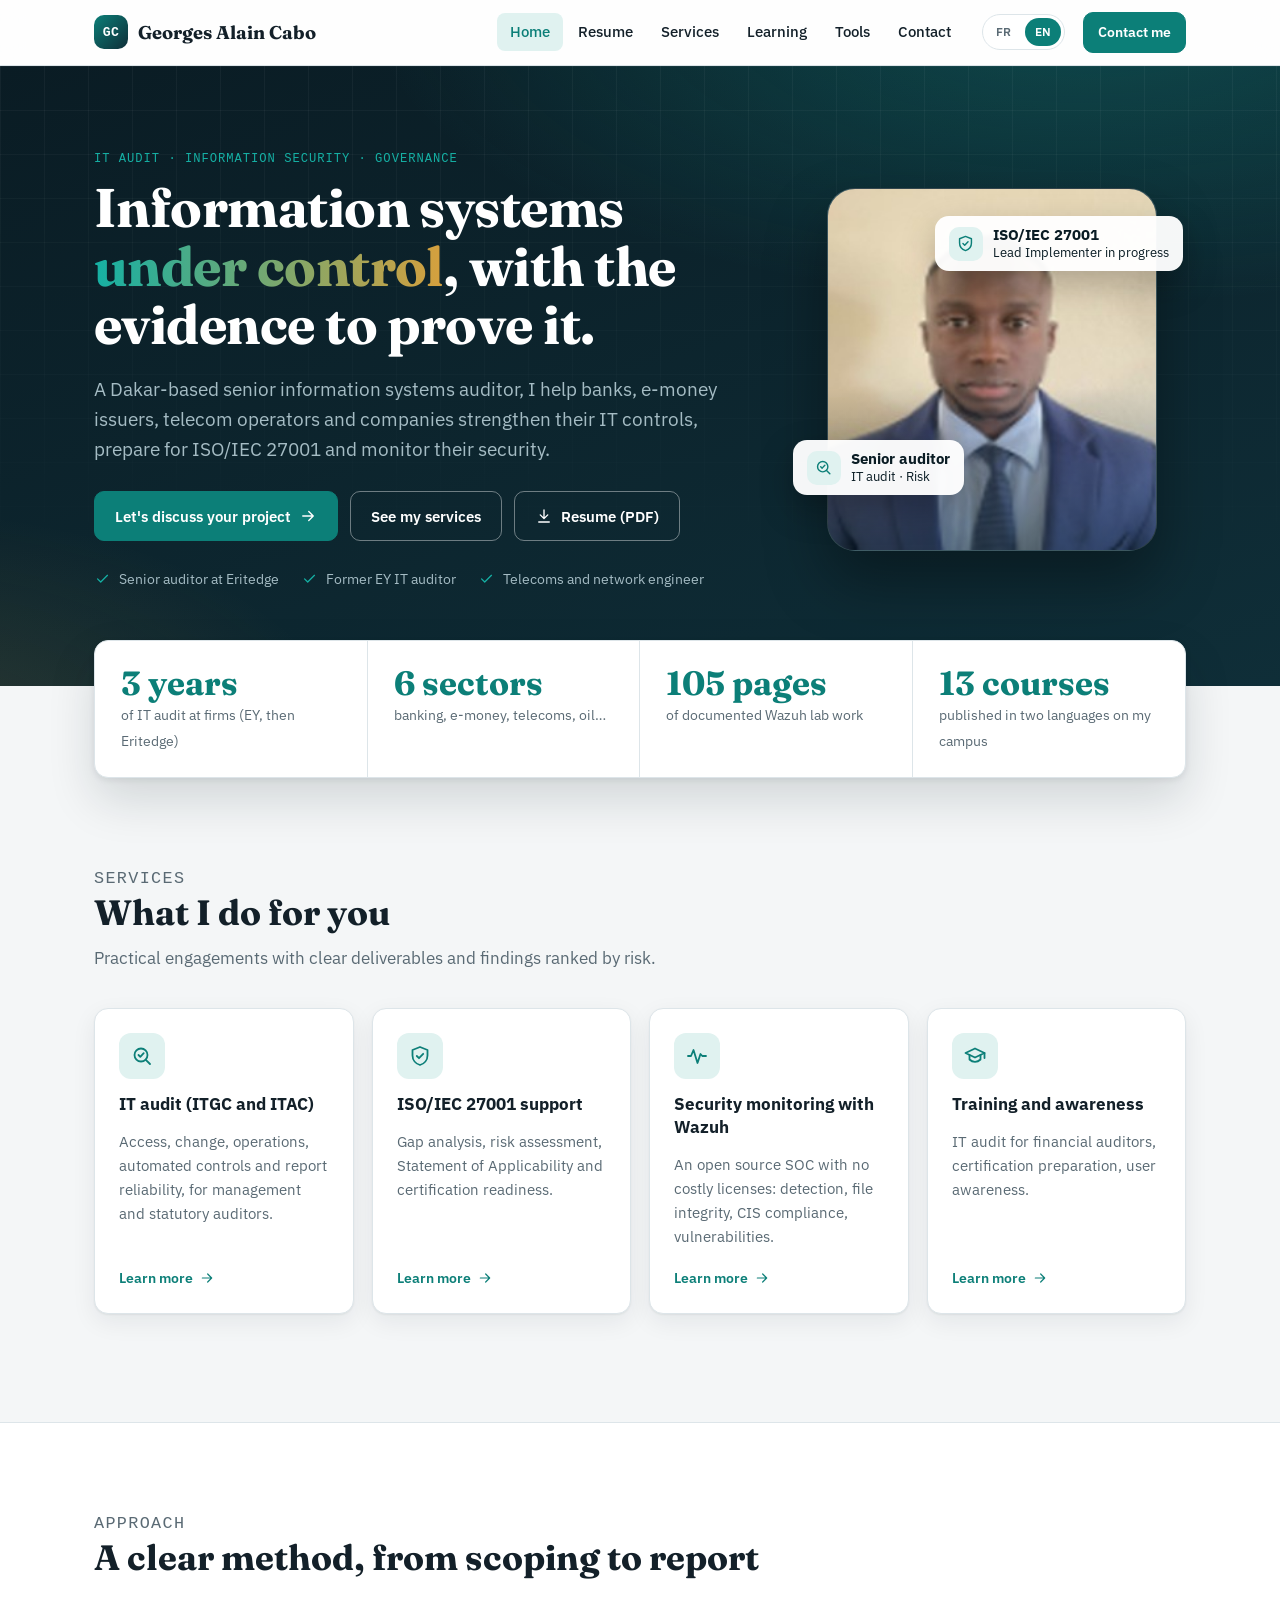
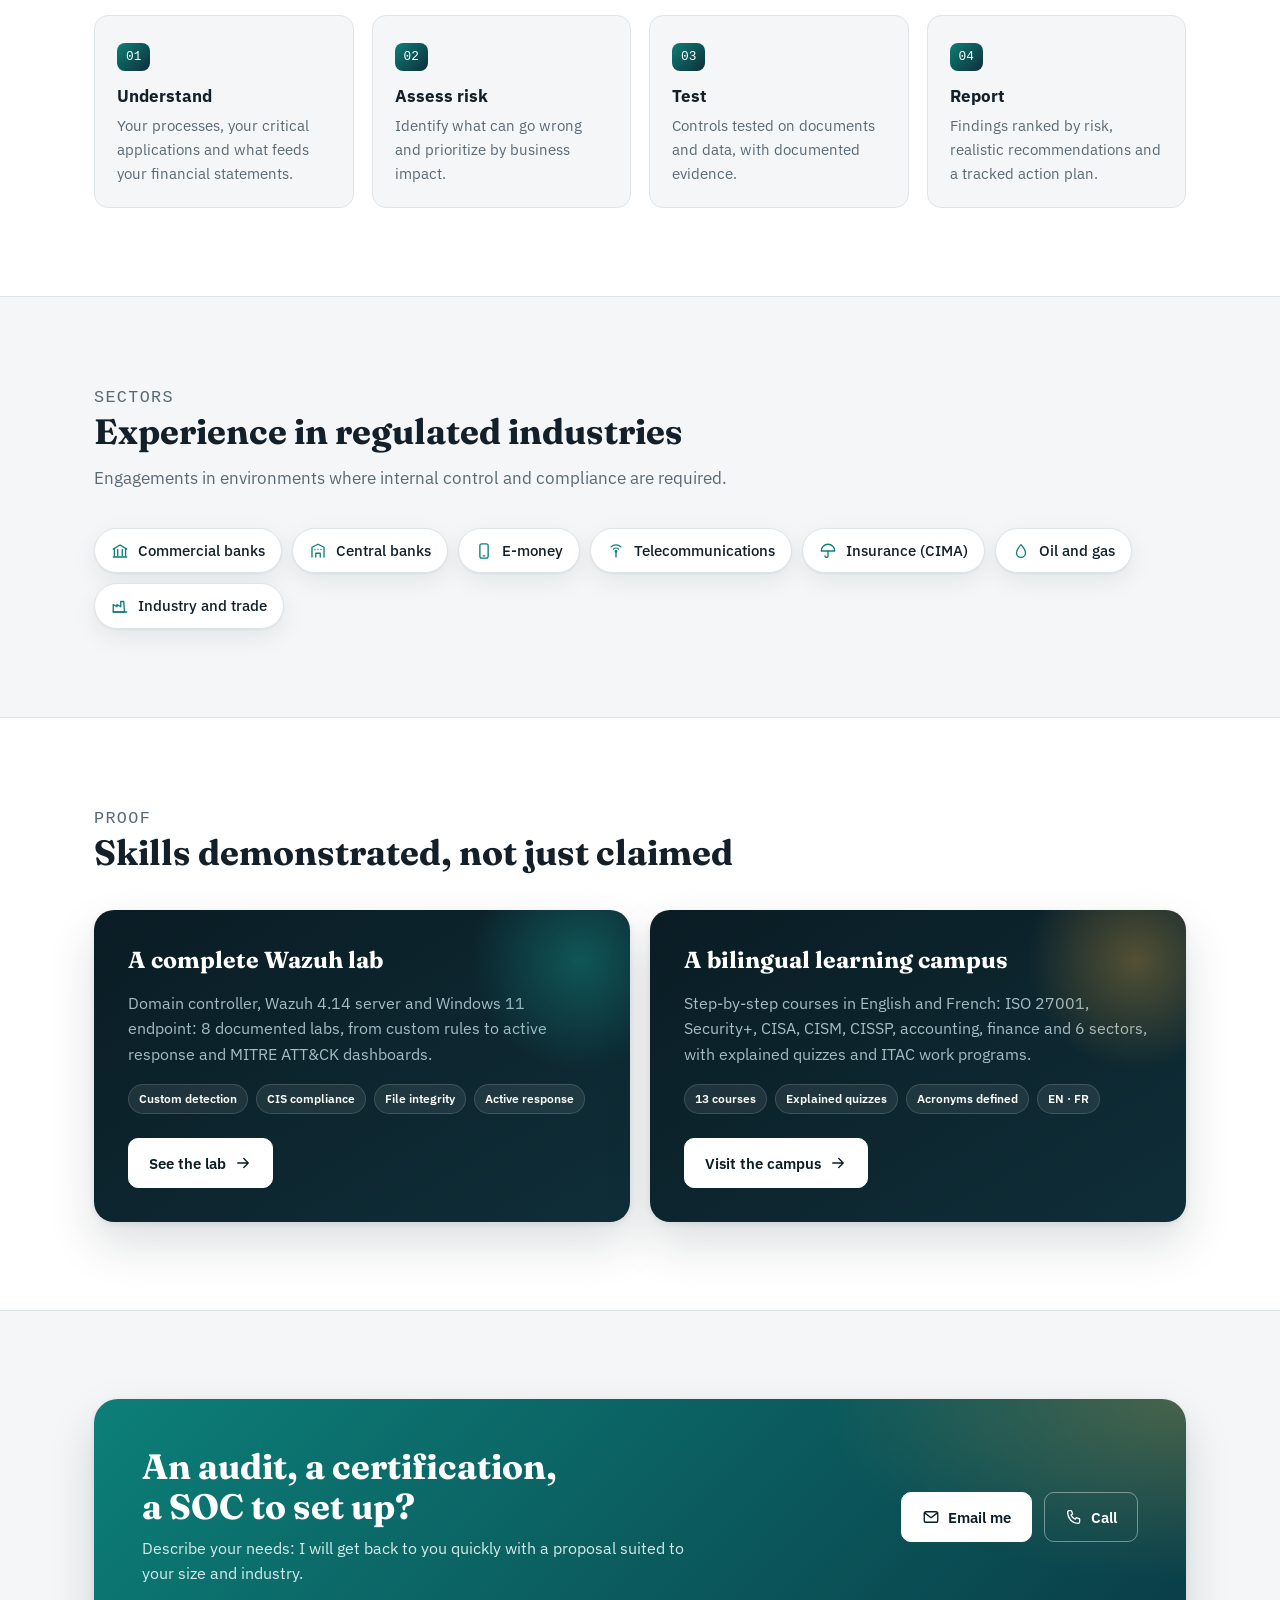
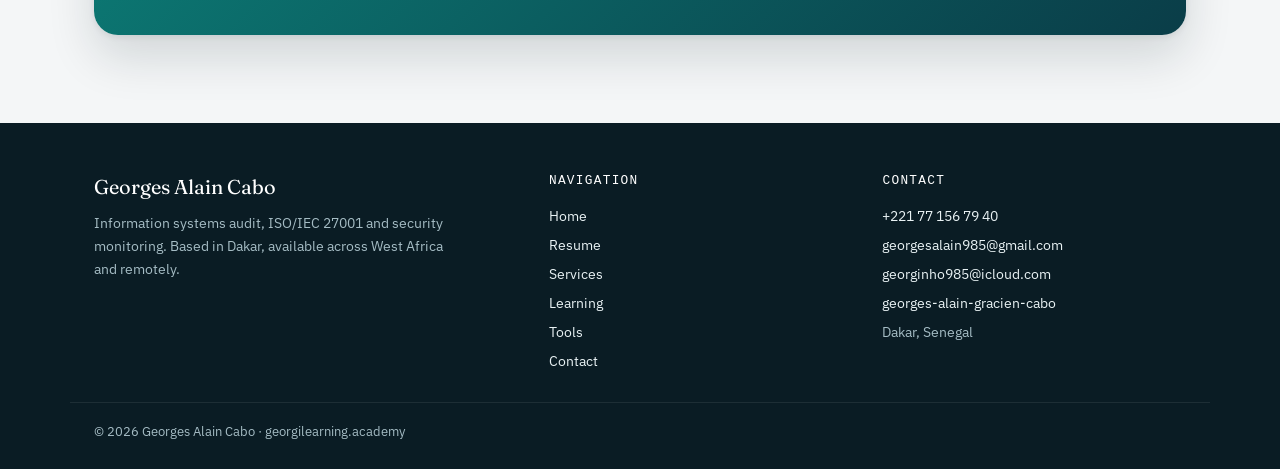
==== commit c6a7e89e: "Accueil : nouveau design (hero, chiffres clés, services, démarche, secteurs, preuves, appel à l'acti" ====
--- a/index.html
+++ b/index.html
@@ -9,83 +9,251 @@
 /* Anciennes adresses du type georgilearning.academy/#iso27001-li : renvoi vers la rubrique Learning. */
 (function(){var h=location.hash.slice(1);if(h&&!/^(accueil|cv|services|learning|outils|contact)$/.test(h)){location.replace('learning/#'+h);}})();
 </script>
+<meta property="og:title" content="Georges Alain Cabo · Audit IT et sécurité de l'information">
+<meta property="og:description" content="Audit IT (ITGC, ITAC), accompagnement ISO/IEC 27001 et surveillance de sécurité avec Wazuh. Dakar, Afrique de l'Ouest.">
+<meta property="og:image" content="https://georgilearning.academy/assets/photo.jpg">
+<meta property="og:url" content="https://georgilearning.academy/">
+<meta name="theme-color" content="#0a1c24">
 <link rel="preconnect" href="https://fonts.googleapis.com">
 <link href="https://fonts.googleapis.com/css2?family=Fraunces:opsz,wght@9..144,600;9..144,700&family=IBM+Plex+Sans:wght@400;500;600&family=IBM+Plex+Mono:wght@500&display=swap" rel="stylesheet">
 <style>
 :root{
-  --bg:#f5f7f8; --surface:#ffffff; --ink:#17232b; --muted:#56656f; --line:#d9e1e5;
-  --accent:#0d6e6e; --accent-soft:#e1f0ef; --warn:#8a5a00; --warn-soft:#fff3d6;
+  --bg:#f4f6f7; --surface:#ffffff; --ink:#132029; --muted:#5a6a74; --line:#dde5e9;
+  --accent:#0c7f78; --accent-2:#15b0a4; --accent-soft:#e0f2f0; --gold:#d6a03d; --gold-soft:#fbf1dc;
+  --navy:#0a1c24; --navy-2:#0f2e38; --on-dark:#e9f2f4; --on-dark-muted:#a5bcc4;
+  --warn:#8a5a00; --warn-soft:#fff3d6;
   --display:"Fraunces", Georgia, serif; --body:"IBM Plex Sans", "Segoe UI", Roboto, Arial, sans-serif; --mono:"IBM Plex Mono", ui-monospace, Consolas, monospace;
+  --radius:14px; --shadow:0 1px 2px rgba(10,28,36,.06), 0 8px 24px rgba(10,28,36,.07); --shadow-lg:0 2px 6px rgba(10,28,36,.08), 0 22px 48px rgba(10,28,36,.14);
   color-scheme: light;
 }
 @media (prefers-color-scheme: dark){
-  :root{--bg:#0f1619; --surface:#162126; --ink:#e4ecef; --muted:#9aabb3; --line:#2a3a41; --accent:#4fc1bd; --accent-soft:#173634; --warn:#f2c46b; --warn-soft:#3a2f14; color-scheme: dark;}
+  :root{--bg:#0c1519; --surface:#132026; --ink:#e4ecef; --muted:#9aabb3; --line:#25363d; --accent:#3cc7bd; --accent-2:#5fd8ce; --accent-soft:#143532; --gold:#e8b85a; --gold-soft:#33290f; --warn:#f2c46b; --warn-soft:#3a2f14; --shadow:0 1px 2px rgba(0,0,0,.3), 0 8px 24px rgba(0,0,0,.25); --shadow-lg:0 2px 6px rgba(0,0,0,.35), 0 22px 48px rgba(0,0,0,.4); color-scheme: dark;}
 }
 *{box-sizing:border-box}
+html{scroll-behavior:smooth}
 html,body{margin:0}
-body{background:var(--bg);color:var(--ink);font-family:var(--body);font-size:16px;line-height:1.6}
+body{background:var(--bg);color:var(--ink);font-family:var(--body);font-size:16px;line-height:1.6;-webkit-font-smoothing:antialiased}
+img{max-width:100%}
 a{color:var(--accent)}
-:focus-visible{outline:3px solid var(--accent);outline-offset:2px}
-header.top{position:sticky;top:0;z-index:5;background:var(--surface);border-bottom:1px solid var(--line)}
-.bar{max-width:1040px;margin:0 auto;padding:10px 20px;display:flex;align-items:center;gap:16px;flex-wrap:wrap}
-.logo{font-family:var(--display);font-size:1.2rem;font-weight:700;color:var(--ink);text-decoration:none;margin-right:auto}
-nav.main{display:flex;gap:4px;flex-wrap:wrap}
-nav.main a{padding:6px 12px;border-radius:6px;color:var(--ink);text-decoration:none;font-size:.93rem}
+:focus-visible{outline:3px solid var(--accent-2);outline-offset:2px}
+.wrap{max-width:1140px;margin:0 auto;padding:0 24px}
+/* En-tête */
+header.top{position:sticky;top:0;z-index:20;background:color-mix(in srgb, var(--surface) 86%, transparent);backdrop-filter:saturate(1.6) blur(12px);-webkit-backdrop-filter:saturate(1.6) blur(12px);border-bottom:1px solid var(--line)}
+.bar{max-width:1140px;margin:0 auto;padding:12px 24px;display:flex;align-items:center;gap:18px}
+.logo{display:flex;align-items:center;gap:10px;font-family:var(--display);font-size:1.15rem;font-weight:700;color:var(--ink);text-decoration:none;margin-right:auto;white-space:nowrap}
+.logo .mk{display:grid;place-items:center;width:34px;height:34px;border-radius:10px;background:linear-gradient(135deg,var(--accent),var(--navy-2));color:#fff;font-family:var(--mono);font-size:.82rem;letter-spacing:.02em}
+nav.main{display:flex;gap:2px}
+nav.main a{padding:7px 13px;border-radius:8px;color:var(--ink);text-decoration:none;font-size:.93rem;font-weight:500}
 nav.main a:hover{background:var(--accent-soft)}
-nav.main a.active{background:var(--accent-soft);color:var(--accent);font-weight:600}
-.lang{display:flex;gap:6px}
-.chip{font:inherit;font-size:.82rem;padding:4px 11px;border-radius:16px;border:1px solid var(--line);background:var(--surface);color:var(--ink);cursor:pointer}
-.chip[aria-pressed="true"]{background:var(--accent);border-color:var(--accent);color:var(--surface)}
-main{max-width:1040px;margin:0 auto;padding:40px 20px 80px}
-.eyebrow{font-family:var(--mono);font-size:.78rem;color:var(--accent);letter-spacing:.04em;margin:0 0 6px}
-h1{font-family:var(--display);font-size:2.5rem;line-height:1.12;margin:0 0 14px;text-wrap:balance}
-h2{font-family:var(--display);font-size:1.5rem;line-height:1.25;margin:40px 0 12px;text-wrap:balance}
-h3{font-size:1.05rem;margin:0 0 4px}
+nav.main a.active{color:var(--accent);background:var(--accent-soft)}
+.lang{display:flex;gap:4px;padding:3px;border:1px solid var(--line);border-radius:20px;background:var(--surface)}
+.chip{font:inherit;font-size:.78rem;font-weight:600;padding:4px 10px;border-radius:16px;border:0;background:transparent;color:var(--muted);cursor:pointer}
+.chip[aria-pressed="true"]{background:var(--accent);color:#fff}
+.menu{display:none;font:inherit;background:transparent;border:1px solid var(--line);border-radius:10px;width:42px;height:40px;color:var(--ink);cursor:pointer}
+.menu svg{width:22px;height:22px}
+.hire{display:inline-flex}
+/* Typographie */
+main{min-height:60vh}
+.page{max-width:1140px;margin:0 auto;padding:48px 24px 90px}
+.eyebrow{font-family:var(--mono);font-size:.76rem;font-weight:500;color:var(--accent);letter-spacing:.08em;text-transform:uppercase;margin:0 0 10px}
+h1{font-family:var(--display);font-size:clamp(2rem,4.6vw,3.4rem);line-height:1.08;letter-spacing:-.01em;margin:0 0 18px;text-wrap:balance}
+h2{font-family:var(--display);font-size:clamp(1.5rem,3vw,2.2rem);line-height:1.15;margin:0 0 12px;text-wrap:balance}
+.page h2{margin-top:56px}
+h3{font-size:1.06rem;line-height:1.35;margin:0 0 6px}
 p,li{max-width:68ch}
-.lead{font-size:1.12rem;color:var(--muted)}
-.grid{display:grid;grid-template-columns:repeat(auto-fit,minmax(240px,1fr));gap:14px;margin:18px 0}
-.card{background:var(--surface);border:1px solid var(--line);border-radius:10px;padding:18px;display:flex;flex-direction:column;gap:6px;color:var(--ink);text-decoration:none}
-a.card:hover{border-color:var(--accent)}
-.card .d{font-size:.9rem;color:var(--muted)}
-.tag{align-self:flex-start;font-size:.72rem;font-weight:600;padding:2px 9px;border-radius:10px;background:var(--accent-soft);color:var(--accent)}
-.card ul.svc{margin:6px 0 0;padding-left:18px;font-size:.9rem}.card ul.svc li{margin:3px 0}
+.lead{font-size:clamp(1.02rem,1.6vw,1.18rem);color:var(--muted)}
+/* Boutons */
+.btn{display:inline-flex;align-items:center;gap:8px;font:inherit;font-weight:600;font-size:.95rem;padding:12px 20px;border-radius:10px;border:1px solid var(--accent);background:var(--accent);color:#fff;cursor:pointer;text-decoration:none;transition:transform .15s ease, box-shadow .15s ease, background .15s ease}
+.btn:hover{transform:translateY(-1px);box-shadow:0 8px 20px color-mix(in srgb, var(--accent) 30%, transparent)}
+.btn.ghost{background:transparent;color:var(--accent)}
+.btn.light{background:#fff;border-color:#fff;color:var(--navy)}
+.btn.outline-light{background:transparent;border-color:rgba(255,255,255,.4);color:#fff}
+.btn.sm{padding:8px 14px;font-size:.88rem}
+.btn svg{width:18px;height:18px}
+.actions{display:flex;gap:12px;flex-wrap:wrap;margin:26px 0}
+/* Bandeaux pleine largeur */
+.band{padding:88px 0}
+.band.alt{background:var(--surface);border-top:1px solid var(--line);border-bottom:1px solid var(--line)}
+.band .head{max-width:720px;margin-bottom:36px}
+.band .head p{color:var(--muted);font-size:1.05rem;margin:0}
+/* Hero */
+.hero{position:relative;overflow:hidden;background:radial-gradient(1200px 500px at 85% -10%, rgba(21,176,164,.28), transparent 60%),radial-gradient(800px 400px at -10% 110%, rgba(214,160,61,.16), transparent 60%),linear-gradient(160deg,var(--navy),var(--navy-2));color:var(--on-dark)}
+.hero::before{content:"";position:absolute;inset:0;background-image:linear-gradient(rgba(255,255,255,.045) 1px,transparent 1px),linear-gradient(90deg,rgba(255,255,255,.045) 1px,transparent 1px);background-size:44px 44px;mask-image:linear-gradient(180deg,#000,transparent 85%);-webkit-mask-image:linear-gradient(180deg,#000,transparent 85%)}
+.hero .wrap{position:relative;display:grid;grid-template-columns:1.25fr .75fr;gap:56px;align-items:center;padding-top:84px;padding-bottom:96px}
+.hero .eyebrow{color:var(--accent-2)}
+.hero h1{color:#fff}
+.hero h1 em{font-style:normal;background:linear-gradient(90deg,var(--accent-2),var(--gold));-webkit-background-clip:text;background-clip:text;color:transparent}
+.hero .lead{color:var(--on-dark-muted);max-width:60ch}
+.trust{display:flex;flex-wrap:wrap;gap:10px 22px;margin-top:8px;font-size:.9rem;color:var(--on-dark-muted)}
+.trust span{display:inline-flex;align-items:center;gap:8px}
+.trust svg{width:17px;height:17px;color:var(--accent-2)}
+.portrait{position:relative;justify-self:center;width:min(100%,330px)}
+.portrait .frame{position:relative;aspect-ratio:4/4.4;border-radius:28px;overflow:hidden;border:1px solid rgba(255,255,255,.14);box-shadow:0 30px 60px rgba(0,0,0,.35);background:linear-gradient(160deg,#20424d,#0d2129)}
+.portrait .frame img{width:100%;height:100%;object-fit:cover;object-position:50% 30%;display:block}
+.portrait .frame::after{content:"";position:absolute;inset:0;background:linear-gradient(180deg,transparent 55%,rgba(10,28,36,.55))}
+.float{position:absolute;display:flex;align-items:center;gap:10px;background:rgba(255,255,255,.96);color:var(--navy);border-radius:14px;padding:10px 14px;box-shadow:0 14px 34px rgba(0,0,0,.25);font-size:.82rem;line-height:1.25;animation:bob 6s ease-in-out infinite}
+.float b{display:block;font-size:.92rem}
+.float .ic{display:grid;place-items:center;width:34px;height:34px;border-radius:10px;background:var(--accent-soft);color:#0c7f78;flex:none}
+.float .ic svg{width:19px;height:19px}
+.float.f1{left:-34px;bottom:56px}
+.float.f2{right:-26px;top:28px;animation-delay:-3s}
+@keyframes bob{0%,100%{transform:translateY(0)}50%{transform:translateY(-8px)}}
+/* Chiffres clés */
+.stats{position:relative;margin-top:-46px;z-index:2}
+.stats .grid4{display:grid;grid-template-columns:repeat(4,1fr);background:var(--surface);border:1px solid var(--line);border-radius:var(--radius);box-shadow:var(--shadow-lg);overflow:hidden}
+.stat{padding:24px 26px;border-right:1px solid var(--line)}
+.stat:last-child{border-right:0}
+.stat b{display:block;font-family:var(--display);font-size:2.1rem;line-height:1.1;color:var(--accent)}
+.stat span{font-size:.9rem;color:var(--muted)}
+/* Cartes */
+.grid{display:grid;grid-template-columns:repeat(auto-fit,minmax(250px,1fr));gap:18px;margin:20px 0}
+.grid.g3{grid-template-columns:repeat(auto-fit,minmax(min(100%,320px),1fr))}
+.card{position:relative;background:var(--surface);border:1px solid var(--line);border-radius:var(--radius);padding:24px;display:flex;flex-direction:column;gap:8px;color:var(--ink);text-decoration:none;box-shadow:var(--shadow);transition:transform .2s ease, box-shadow .2s ease, border-color .2s ease}
+a.card:hover,.card.lift:hover{transform:translateY(-3px);box-shadow:var(--shadow-lg);border-color:color-mix(in srgb, var(--accent) 45%, var(--line))}
+.card .d{font-size:.93rem;color:var(--muted)}
+.card .ic{display:grid;place-items:center;width:46px;height:46px;border-radius:12px;background:var(--accent-soft);color:var(--accent);margin-bottom:6px}
+.card .ic svg{width:24px;height:24px}
+.card .more{margin-top:auto;padding-top:10px;font-weight:600;font-size:.9rem;color:var(--accent);display:inline-flex;align-items:center;gap:6px}
+.card .more svg{width:16px;height:16px;transition:transform .2s}
+a.card:hover .more svg{transform:translateX(3px)}
+.card.offer{border-top:4px solid var(--accent)}
+.card.offer .n{font-family:var(--mono);font-size:.78rem;color:var(--accent)}
+.tag{align-self:flex-start;font-size:.72rem;font-weight:600;padding:3px 10px;border-radius:12px;background:var(--accent-soft);color:var(--accent)}
 .tag.soon{background:var(--warn-soft);color:var(--warn)}
-.btn{display:inline-flex;align-items:center;gap:6px;font:inherit;font-weight:500;font-size:.95rem;padding:10px 18px;border-radius:8px;border:1px solid var(--accent);background:var(--accent);color:var(--surface);cursor:pointer;text-decoration:none}
-.btn.ghost{background:transparent;color:var(--accent)}
-.actions{display:flex;gap:10px;flex-wrap:wrap;margin:22px 0}
+ul.svc,ul.check{list-style:none;margin:8px 0 0;padding:0;font-size:.92rem}
+ul.svc li,ul.check li{position:relative;padding-left:26px;margin:7px 0}
+ul.svc li::before,ul.check li::before{content:"";position:absolute;left:0;top:.28em;width:16px;height:16px;border-radius:50%;background:var(--accent-soft) url("data:image/svg+xml,%3Csvg xmlns='http://www.w3.org/2000/svg' viewBox='0 0 24 24' fill='none' stroke='%230c7f78' stroke-width='3.2' stroke-linecap='round' stroke-linejoin='round'%3E%3Cpath d='M5 12.5l4.5 4.5L19 7.5'/%3E%3C/svg%3E") center/10px no-repeat}
+/* Démarche */
+.steps{display:grid;grid-template-columns:repeat(4,1fr);gap:18px;counter-reset:s}
+.step{position:relative;padding:26px 22px 22px;border-radius:var(--radius);background:var(--bg);border:1px solid var(--line)}
+.step::before{counter-increment:s;content:"0" counter(s);font-family:var(--mono);font-size:.8rem;font-weight:500;color:#fff;background:linear-gradient(135deg,var(--accent),var(--navy-2));border-radius:8px;padding:4px 9px;display:inline-block;margin-bottom:14px}
+.step p{margin:0;color:var(--muted);font-size:.93rem}
+/* Secteurs */
+.sectors{display:flex;flex-wrap:wrap;gap:10px}
+.sector{display:inline-flex;align-items:center;gap:9px;padding:10px 16px;border-radius:30px;background:var(--surface);border:1px solid var(--line);font-weight:500;font-size:.93rem;box-shadow:var(--shadow)}
+.sector svg{width:18px;height:18px;color:var(--accent)}
+/* Mises en avant sombres */
+.features{display:grid;grid-template-columns:1fr 1fr;gap:20px}
+.feature{position:relative;overflow:hidden;border-radius:20px;padding:34px;color:var(--on-dark);background:linear-gradient(150deg,var(--navy),var(--navy-2));box-shadow:var(--shadow-lg);display:flex;flex-direction:column;gap:10px}
+.feature::after{content:"";position:absolute;right:-60px;top:-60px;width:220px;height:220px;border-radius:50%;background:radial-gradient(circle,rgba(21,176,164,.35),transparent 70%)}
+.feature.gold::after{background:radial-gradient(circle,rgba(214,160,61,.35),transparent 70%)}
+.feature h3{font-family:var(--display);font-size:1.45rem;color:#fff}
+.feature p{color:var(--on-dark-muted);margin:0}
+.feature .kpis{display:flex;flex-wrap:wrap;gap:8px;margin:6px 0 4px}
+.feature .kpis span{font-size:.78rem;font-weight:600;padding:4px 10px;border-radius:20px;background:rgba(255,255,255,.08);border:1px solid rgba(255,255,255,.14);color:#fff}
+.feature .btn{align-self:flex-start;margin-top:10px}
+/* Appel à l'action */
+.cta{border-radius:24px;padding:48px;display:grid;grid-template-columns:1.4fr 1fr;gap:30px;align-items:center;color:#fff;background:radial-gradient(600px 300px at 100% 0%, rgba(214,160,61,.3), transparent 60%),linear-gradient(135deg,#0c7f78,#0a3d48);box-shadow:var(--shadow-lg)}
+.cta h2{color:#fff;margin:0 0 8px}
+.cta p{margin:0;color:#d5ecea}
+.cta .actions{margin:0;justify-content:flex-end}
+/* Pages internes */
+.pagehead{background:linear-gradient(160deg,var(--navy),var(--navy-2));color:var(--on-dark);position:relative;overflow:hidden}
+.pagehead::before{content:"";position:absolute;inset:0;background-image:linear-gradient(rgba(255,255,255,.04) 1px,transparent 1px),linear-gradient(90deg,rgba(255,255,255,.04) 1px,transparent 1px);background-size:44px 44px}
+.pagehead .wrap{position:relative;padding-top:64px;padding-bottom:64px}
+.pagehead h1{color:#fff}
+.pagehead .eyebrow{color:var(--accent-2)}
+.pagehead .lead{color:var(--on-dark-muted)}
+.pagehead .actions{margin-bottom:0}
 .note{border:1px solid var(--line);border-left:4px solid var(--warn);background:var(--warn-soft);border-radius:8px;padding:12px 16px;margin:18px 0;font-size:.93rem}
-.cv{display:grid;grid-template-columns:240px 1fr;gap:28px}
-.cv aside{background:var(--surface);border:1px solid var(--line);border-radius:10px;padding:18px;align-self:start}
-.cv aside h3{font-size:.78rem;letter-spacing:.08em;text-transform:uppercase;color:var(--muted);margin:14px 0 6px}
+/* CV */
+.cvhead{display:flex;gap:24px;align-items:center;flex-wrap:wrap}
+.cvhead img{width:128px;height:128px;border-radius:50%;object-fit:cover;object-position:50% 25%;border:3px solid rgba(255,255,255,.25);box-shadow:0 12px 30px rgba(0,0,0,.3)}
+.cvhead h1{margin:0 0 4px}
+.cvhead .lead{margin:0}
+.cv{display:grid;grid-template-columns:290px 1fr;gap:36px}
+.cv aside{background:var(--surface);border:1px solid var(--line);border-radius:var(--radius);padding:22px;align-self:start;position:sticky;top:84px;box-shadow:var(--shadow)}
+.cv aside h3{font-size:.74rem;letter-spacing:.1em;text-transform:uppercase;color:var(--accent);margin:18px 0 8px;font-family:var(--mono);font-weight:500}
 .cv aside h3:first-child{margin-top:0}
-.cv aside ul{margin:0;padding-left:18px;font-size:.92rem}
-.job{border-left:2px solid var(--line);padding:0 0 18px 16px;margin-left:4px}
-.job .when{font-family:var(--mono);font-size:.78rem;color:var(--muted)}
-.ph{background:var(--warn-soft);border-radius:3px;padding:0 4px}
-form.calc{background:var(--surface);border:1px solid var(--line);border-radius:10px;padding:18px;display:grid;grid-template-columns:repeat(auto-fit,minmax(180px,1fr));gap:14px;align-items:end}
-label{display:flex;flex-direction:column;gap:4px;font-size:.88rem;font-weight:500}
-input{font:inherit;padding:8px 10px;border:1px solid var(--line);border-radius:6px;background:var(--bg);color:var(--ink)}
+.cv aside ul{margin:0;padding-left:18px;font-size:.9rem}
+.cv aside li{margin:4px 0;overflow-wrap:anywhere}
+.cv .summary{font-size:1.05rem;background:var(--surface);border:1px solid var(--line);border-left:4px solid var(--accent);border-radius:12px;padding:18px 22px;box-shadow:var(--shadow);margin-top:0}
+.cv h2{margin-top:40px}
+.job{position:relative;border-left:2px solid var(--line);padding:0 0 22px 22px;margin-left:6px}
+.job::before{content:"";position:absolute;left:-7px;top:6px;width:12px;height:12px;border-radius:50%;background:var(--surface);border:3px solid var(--accent)}
+.job .when{font-family:var(--mono);font-size:.78rem;color:var(--accent);font-weight:500}
+.job ul{padding-left:18px;margin:6px 0 0}
+.job li{margin:4px 0;font-size:.95rem}
+/* Outils */
+form.calc{background:var(--surface);border:1px solid var(--line);border-radius:var(--radius);padding:22px;display:grid;grid-template-columns:repeat(auto-fit,minmax(190px,1fr));gap:16px;align-items:end;box-shadow:var(--shadow)}
+label{display:flex;flex-direction:column;gap:5px;font-size:.88rem;font-weight:500}
+input{font:inherit;padding:10px 12px;border:1px solid var(--line);border-radius:8px;background:var(--bg);color:var(--ink)}
 .out{font-family:var(--mono);font-variant-numeric:tabular-nums;font-size:1.05rem}
 .out strong{font-family:var(--display);font-size:1.6rem;color:var(--accent)}
-details{background:var(--surface);border:1px solid var(--line);border-radius:8px;margin:8px 0;padding:0 14px}
-details summary{cursor:pointer;padding:10px 0;font-weight:600}
-footer{border-top:1px solid var(--line);color:var(--muted);font-size:.85rem}
-footer .bar{padding:18px 20px}
-@media (max-width:760px){ .cv{grid-template-columns:1fr} h1{font-size:1.9rem} main{padding:24px 16px 60px} }
-@media print{ header.top,footer,.actions,.note{display:none} body{background:#fff;color:#000} }
+details{background:var(--surface);border:1px solid var(--line);border-radius:10px;margin:8px 0;padding:0 16px}
+details summary{cursor:pointer;padding:12px 0;font-weight:600}
+/* Contact */
+.contacts{display:grid;grid-template-columns:repeat(auto-fit,minmax(250px,1fr));gap:16px;margin:8px 0 30px}
+.contact{display:flex;gap:14px;align-items:center;background:var(--surface);border:1px solid var(--line);border-radius:var(--radius);padding:18px 20px;box-shadow:var(--shadow);color:var(--ink);text-decoration:none;transition:transform .2s, box-shadow .2s}
+.contact:hover{transform:translateY(-2px);box-shadow:var(--shadow-lg)}
+.contact .ic{display:grid;place-items:center;width:44px;height:44px;border-radius:12px;background:var(--accent-soft);color:var(--accent);flex:none}
+.contact .ic svg{width:22px;height:22px}
+.contact small{display:block;color:var(--muted);font-size:.78rem;text-transform:uppercase;letter-spacing:.06em}
+.contact b{font-weight:600;overflow-wrap:anywhere}
+/* Pied de page */
+footer{background:var(--navy);color:var(--on-dark-muted);font-size:.9rem}
+footer .fgrid{max-width:1140px;margin:0 auto;padding:48px 24px 24px;display:grid;grid-template-columns:1.4fr 1fr 1fr;gap:30px}
+footer h4{color:#fff;font-size:.8rem;letter-spacing:.1em;text-transform:uppercase;margin:0 0 12px;font-family:var(--mono);font-weight:500}
+footer a{color:var(--on-dark);text-decoration:none}
+footer a:hover{color:var(--accent-2)}
+footer ul{list-style:none;margin:0;padding:0}
+footer li{margin:6px 0}
+footer .brand{font-family:var(--display);font-size:1.25rem;color:#fff;margin:0 0 8px}
+footer .legal{max-width:1140px;margin:0 auto;padding:18px 24px 28px;border-top:1px solid rgba(255,255,255,.08);font-size:.82rem}
+/* Apparition au défilement */
+.rv{opacity:0;transform:translateY(16px);transition:opacity .6s ease, transform .6s ease}
+.rv.in{opacity:1;transform:none}
+@media (prefers-reduced-motion: reduce){ .rv{opacity:1;transform:none;transition:none} .float{animation:none} html{scroll-behavior:auto} .btn,.card,.contact{transition:none} }
+/* Responsive */
+@media (max-width:980px){
+  .hero .wrap{grid-template-columns:1fr;gap:40px;padding-top:56px}
+  .portrait{width:min(100%,280px)}
+  .steps{grid-template-columns:1fr 1fr}
+  .features{grid-template-columns:1fr}
+  .cta{grid-template-columns:1fr;padding:34px}
+  .cta .actions{justify-content:flex-start}
+  .cv{grid-template-columns:1fr}
+  .cv aside{position:static}
+  footer .fgrid{grid-template-columns:1fr 1fr}
+}
+@media (max-width:860px){
+  .menu{display:inline-grid;place-items:center}
+  .hire{display:none}
+  nav.main{display:none;position:absolute;left:0;right:0;top:100%;flex-direction:column;background:var(--surface);border-bottom:1px solid var(--line);padding:10px 16px 16px;box-shadow:var(--shadow-lg)}
+  header.top.open nav.main{display:flex}
+  nav.main a{padding:12px 14px;font-size:1rem}
+}
+@media (max-width:640px){
+  .wrap,.bar,.page{padding-left:18px;padding-right:18px}
+  .band{padding:64px 0}
+  .stats .grid4{grid-template-columns:1fr 1fr}
+  .stat{padding:18px;border-bottom:1px solid var(--line)}
+  .stat:nth-child(2n){border-right:0}
+  .stat b{font-size:1.7rem}
+  .steps{grid-template-columns:1fr}
+  .float.f1{left:-8px;bottom:24px}
+  .float.f2{right:-8px;top:14px}
+  .feature{padding:26px}
+  .cta{padding:28px 22px;border-radius:18px}
+  footer .fgrid{grid-template-columns:1fr}
+  .logo .nm{font-size:1rem}
+}
+@media print{ header.top,footer,.actions,.note,.menu{display:none} body{background:#fff;color:#000} .pagehead{background:none;color:#000} .pagehead h1,.pagehead .lead{color:#000} .cv aside{position:static;box-shadow:none} .rv{opacity:1;transform:none} }
 </style>
 </head>
 <body>
-<header class="top"><div class="bar">
-  <a class="logo" href="#accueil">Georges Alain Cabo</a>
+<header class="top" id="top"><div class="bar">
+  <a class="logo" href="#accueil"><span class="mk">GC</span><span class="nm">Georges Alain Cabo</span></a>
   <nav class="main" id="nav" aria-label="Menu"></nav>
   <div class="lang" role="group" aria-label="Langue / Language">
     <button type="button" class="chip" data-lang="fr">FR</button>
     <button type="button" class="chip" data-lang="en">EN</button>
   </div>
+  <a class="btn sm hire" id="hire" href="#contact">Contact</a>
+  <button type="button" class="menu" id="menuBtn" aria-expanded="false" aria-controls="nav" aria-label="Menu"></button>
 </div></header>
 <main id="page"></main>
-<footer><div class="bar" id="foot"></div></footer>
+<footer id="foot"></footer>
 <script>
 const store = {
   get(k, d){ try{ const v = localStorage.getItem('campus:' + k); return v ? JSON.parse(v) : d; }catch(e){ return d; } },
@@ -337,24 +505,138 @@
 const esc = s => String(s).replace(/[&<>"]/g, c => ({'&':'&amp;','<':'&lt;','>':'&gt;','"':'&quot;'}[c]));
 const fmt = n => isFinite(n) ? Math.round(n).toLocaleString(LANG === 'fr' ? 'fr-FR' : 'en-US') : '–';
 
+/* ===== Icônes (traits simples) ===== */
+const ICON = (() => { const p = {
+  audit:'<circle cx="11" cy="11" r="6.5"/><path d="M20 20l-4.2-4.2M8.5 11l1.8 1.8 3.4-3.6"/>',
+  shield:'<path d="M12 3l7.5 3v5.5c0 4.6-3.2 8.3-7.5 9.5-4.3-1.2-7.5-4.9-7.5-9.5V6z"/><path d="M8.8 12l2.2 2.2 4.2-4.4"/>',
+  radar:'<path d="M3 12h3l2.5-6 4 13 3-9 1.8 2H21"/>',
+  grad:'<path d="M2.5 9L12 4.5 21.5 9 12 13.5z"/><path d="M6.5 11v4.5c1.6 1.6 3.4 2.4 5.5 2.4s3.9-.8 5.5-2.4V11M21.5 9v5"/>',
+  bank:'<path d="M3 9.5L12 4l9 5.5M4.5 10v8M9 10v8M15 10v8M19.5 10v8M3 20h18"/>',
+  phone:'<path d="M5 3.5h3.5l1.7 4.5-2.2 1.4a11 11 0 005.6 5.6l1.4-2.2 4.5 1.7V18a2.5 2.5 0 01-2.7 2.5C9.6 20 4 14.4 3.5 6.2A2.5 2.5 0 015 3.5z"/>',
+  mail:'<rect x="3" y="5" width="18" height="14" rx="2.5"/><path d="M3.5 6.5L12 13l8.5-6.5"/>',
+  in:'<rect x="3" y="3" width="18" height="18" rx="3"/><path d="M7.5 10.5v6M7.5 7.5v.01M11.5 16.5v-6M11.5 13c0-1.6 1-2.6 2.4-2.6s2.1 1 2.1 2.6v3.5"/>',
+  pin:'<path d="M12 21s-6.5-6-6.5-11a6.5 6.5 0 0113 0c0 5-6.5 11-6.5 11z"/><circle cx="12" cy="10" r="2.3"/>',
+  arrow:'<path d="M5 12h14M13 6l6 6-6 6"/>',
+  check:'<path d="M5 12.5l4.5 4.5L19 7.5"/>',
+  doc:'<path d="M7 3h7l5 5v13H7z"/><path d="M14 3v5h5M10 13h6M10 17h6"/>',
+  mobile:'<rect x="6.5" y="2.5" width="11" height="19" rx="2.5"/><path d="M11 18.5h2"/>',
+  umbrella:'<path d="M3 12a9 9 0 0118 0z"/><path d="M12 12v6.5a2 2 0 01-4 0"/>',
+  signal:'<path d="M12 20v-7M8.5 9.5a5 5 0 017 0M5.5 6.5a9.2 9.2 0 0113 0"/><circle cx="12" cy="12.5" r="1"/>',
+  drop:'<path d="M12 3.5s6 6.6 6 11a6 6 0 01-12 0c0-4.4 6-11 6-11z"/>',
+  factory:'<path d="M3 20V10l5 3V10l5 3V6h4l1 14z"/><path d="M3 20h18"/>',
+  building:'<path d="M4 20V7l8-4 8 4v13M9 20v-5h6v5M8 10h.01M12 10h.01M16 10h.01"/>',
+  book:'<path d="M4 5.5A2.5 2.5 0 016.5 3H20v15H6.5A2.5 2.5 0 004 20.5z"/><path d="M4 20.5A2.5 2.5 0 016.5 18H20v3H6.5"/>',
+  menu:'<path d="M4 7h16M4 12h16M4 17h16"/>',
+  close:'<path d="M6 6l12 12M18 6L6 18"/>',
+  download:'<path d="M12 4v11M7 10.5l5 5 5-5M5 20h14"/>'};
+  return n => '<svg viewBox="0 0 24 24" fill="none" stroke="currentColor" stroke-width="1.8" stroke-linecap="round" stroke-linejoin="round" aria-hidden="true">' + (p[n] || '') + '</svg>'; })();
+
+/* ===== Page d'accueil : textes ===== */
+const HOME = {
+  fr:{ eyebrow:"Audit IT · Sécurité de l'information · Gouvernance",
+    h1:"Des systèmes d'information <em>maîtrisés</em>, et des preuves pour le démontrer.",
+    lead:"Auditeur senior des systèmes d'information basé à Dakar, j'aide les banques, émetteurs de monnaie électronique, opérateurs télécoms et entreprises à fiabiliser leurs contrôles informatiques, à se préparer à ISO/IEC 27001 et à surveiller leur sécurité.",
+    ctaMain:"Discutons de votre projet", ctaSvc:"Voir mes services", cv:"CV (PDF)",
+    trust:["Auditeur senior chez Eritedge","Ancien d'EY (audit IT)","Ingénieur télécoms et réseaux"],
+    f1:["Auditeur senior","Audit IT · Risques"], f2:["ISO/IEC 27001","Lead Implementer en préparation"],
+    stats:[["3 ans","d'audit IT en cabinet (EY puis Eritedge)"],["6 secteurs","banque, monnaie électronique, télécoms, pétrole…"],["105 pages","de laboratoire Wazuh documenté"],["13 cours","bilingues publiés sur mon campus"]],
+    svcEyebrow:"Services", svcTitle:"Ce que je fais pour vous", svcLead:"Des missions concrètes, avec des livrables clairs et des constats classés par risque.",
+    svc:[["audit","Audit IT (ITGC et ITAC)","Accès, changements, exploitation, contrôles automatiques et fiabilité des rapports, pour la direction et les commissaires aux comptes."],
+      ["shield","Accompagnement ISO/IEC 27001","Analyse d'écart, appréciation des risques, Déclaration d'applicabilité et préparation à la certification."],
+      ["radar","Surveillance de sécurité avec Wazuh","Un SOC open source, sans licence coûteuse : détection, intégrité des fichiers, conformité CIS, vulnérabilités."],
+      ["grad","Formation et sensibilisation","Audit IT pour auditeurs financiers, préparation aux certifications, sensibilisation des utilisateurs."]],
+    more:"En savoir plus",
+    howEyebrow:"Démarche", howTitle:"Une méthode claire, du cadrage au rapport",
+    how:[["Comprendre","Vos processus, vos applications critiques et ce qui alimente vos états financiers."],["Évaluer les risques","Identifier ce qui peut mal tourner et prioriser selon l'impact métier."],["Tester","Contrôles testés sur pièces et sur données, avec des preuves documentées."],["Restituer","Constats classés par risque, recommandations réalistes et plan d'action suivi."]],
+    secEyebrow:"Secteurs", secTitle:"Une expérience des secteurs régulés", secLead:"Des missions menées dans des environnements où le contrôle interne et la conformité sont exigés.",
+    sectors:[["bank","Banques commerciales"],["building","Banques centrales"],["mobile","Monnaie électronique"],["signal","Télécommunications"],["umbrella","Assurance (CIMA)"],["drop","Pétrole et gaz"],["factory","Industrie et commerce"]],
+    proofEyebrow:"Preuves", proofTitle:"Des compétences démontrées, pas seulement déclarées",
+    lab:["Laboratoire Wazuh complet","Contrôleur de domaine, serveur Wazuh 4.14 et poste Windows 11 : 8 labs documentés, des règles sur mesure à la réponse active et aux tableaux de bord MITRE ATT&CK.",["Détection sur mesure","Conformité CIS","Intégrité des fichiers","Réponse active"],"Voir le laboratoire"],
+    campus:["Campus de formation bilingue","Des cours pas à pas, en français et en anglais : ISO 27001, Security+, CISA, CISM, CISSP, comptabilité, finance et 6 secteurs, avec QCM corrigés et programmes de travail ITAC.",["13 cours","QCM expliqués","Sigles définis","FR · EN"],"Visiter le campus"],
+    ctaTitle:"Un audit, une certification, un SOC à mettre en place ?", ctaText:"Décrivez votre besoin : je vous réponds rapidement avec une proposition adaptée à votre taille et à votre secteur.", ctaMail:"M'écrire", ctaCall:"Appeler",
+    hire:"Me contacter", menu:"Menu",
+    foot:{about:"Audit des systèmes d'information, ISO/IEC 27001 et surveillance de sécurité. Basé à Dakar, disponible en Afrique de l'Ouest et à distance.", nav:"Navigation", contact:"Contact", legal:"© 2026 Georges Alain Cabo · georgilearning.academy"},
+    contactLabels:{tel:"Téléphone", mail:"E-mail", in:"LinkedIn", pin:"Localisation"}, mailSubject:"Demande de mission" },
+  en:{ eyebrow:"IT audit · Information security · Governance",
+    h1:"Information systems <em>under control</em>, with the evidence to prove it.",
+    lead:"A Dakar-based senior information systems auditor, I help banks, e-money issuers, telecom operators and companies strengthen their IT controls, prepare for ISO/IEC 27001 and monitor their security.",
+    ctaMain:"Let's discuss your project", ctaSvc:"See my services", cv:"Resume (PDF)",
+    trust:["Senior auditor at Eritedge","Former EY IT auditor","Telecoms and network engineer"],
+    f1:["Senior auditor","IT audit · Risk"], f2:["ISO/IEC 27001","Lead Implementer in progress"],
+    stats:[["3 years","of IT audit at firms (EY, then Eritedge)"],["6 sectors","banking, e-money, telecoms, oil…"],["105 pages","of documented Wazuh lab work"],["13 courses","published in two languages on my campus"]],
+    svcEyebrow:"Services", svcTitle:"What I do for you", svcLead:"Practical engagements with clear deliverables and findings ranked by risk.",
+    svc:[["audit","IT audit (ITGC and ITAC)","Access, change, operations, automated controls and report reliability, for management and statutory auditors."],
+      ["shield","ISO/IEC 27001 support","Gap analysis, risk assessment, Statement of Applicability and certification readiness."],
+      ["radar","Security monitoring with Wazuh","An open source SOC with no costly licenses: detection, file integrity, CIS compliance, vulnerabilities."],
+      ["grad","Training and awareness","IT audit for financial auditors, certification preparation, user awareness."]],
+    more:"Learn more",
+    howEyebrow:"Approach", howTitle:"A clear method, from scoping to report",
+    how:[["Understand","Your processes, your critical applications and what feeds your financial statements."],["Assess risk","Identify what can go wrong and prioritize by business impact."],["Test","Controls tested on documents and data, with documented evidence."],["Report","Findings ranked by risk, realistic recommendations and a tracked action plan."]],
+    secEyebrow:"Sectors", secTitle:"Experience in regulated industries", secLead:"Engagements in environments where internal control and compliance are required.",
+    sectors:[["bank","Commercial banks"],["building","Central banks"],["mobile","E-money"],["signal","Telecommunications"],["umbrella","Insurance (CIMA)"],["drop","Oil and gas"],["factory","Industry and trade"]],
+    proofEyebrow:"Proof", proofTitle:"Skills demonstrated, not just claimed",
+    lab:["A complete Wazuh lab","Domain controller, Wazuh 4.14 server and Windows 11 endpoint: 8 documented labs, from custom rules to active response and MITRE ATT&CK dashboards.",["Custom detection","CIS compliance","File integrity","Active response"],"See the lab"],
+    campus:["A bilingual learning campus","Step-by-step courses in English and French: ISO 27001, Security+, CISA, CISM, CISSP, accounting, finance and 6 sectors, with explained quizzes and ITAC work programs.",["13 courses","Explained quizzes","Acronyms defined","EN · FR"],"Visit the campus"],
+    ctaTitle:"An audit, a certification, a SOC to set up?", ctaText:"Describe your needs: I will get back to you quickly with a proposal suited to your size and industry.", ctaMail:"Email me", ctaCall:"Call",
+    hire:"Contact me", menu:"Menu",
+    foot:{about:"Information systems audit, ISO/IEC 27001 and security monitoring. Based in Dakar, available across West Africa and remotely.", nav:"Navigation", contact:"Contact", legal:"© 2026 Georges Alain Cabo · georgilearning.academy"},
+    contactLabels:{tel:"Phone", mail:"Email", in:"LinkedIn", pin:"Location"}, mailSubject:"Engagement request" }
+};
+/* Coordonnées tirées du CV : [type, libellé, lien]. */
+function contactItems(){
+  return CV[LANG].side[0][1].map(x => { const m = x.match(/href="([^"]+)"[^>]*>([^<]+)</), href = m ? m[1] : '', label = m ? m[2] : x.replace(/<[^>]+>/g, '');
+    const type = href.startsWith('tel:') ? 'tel' : href.startsWith('mailto:') ? 'mail' : /linkedin/.test(href) ? 'in' : 'pin';
+    return {type, label: type === 'in' ? 'georges-alain-gracien-cabo' : label, href}; });
+}
+const cvPdf = () => 'assets/cv/' + (LANG === 'en' ? 'Georges-Alain-Cabo-CV-EN.pdf' : 'Georges-Alain-Cabo-CV-FR.pdf');
+const mailHref = () => { const m = contactItems().find(c => c.type === 'mail'); return m ? m.href + '?subject=' + encodeURIComponent(HOME[LANG].mailSubject) : '#contact'; };
+const telHref = () => { const m = contactItems().find(c => c.type === 'tel'); return m ? m.href : '#contact'; };
+
 function pHome(t){
-  let h = '<p class="eyebrow">' + t.eyebrow + '</p><h1>' + t.h1 + '</h1><p class="lead">' + t.lead + '</p>';
-  h += '<div class="actions"><a class="btn" href="#cv">' + t.seeCv + '</a><a class="btn ghost" href="learning/">' + t.goLearning + '</a></div>';
-  h += '<h2>' + t.modules + '</h2><div class="grid">';
-  t.m.forEach(([id, name, d, soon]) => {
-    const href = id === 'learning' ? 'learning/' : '#' + id;
-    h += soon ? '<div class="card"><span class="tag soon">' + t.soon + '</span><h3>' + name + '</h3><span class="d">' + d + '</span></div>'
-              : '<a class="card" href="' + href + '"><span class="tag">' + t.open + '</span><h3>' + name + '</h3><span class="d">' + d + '</span></a>';
-  });
-  return h + '</div>';
-}
+  const H = HOME[LANG];
+  let h = '<section class="hero"><div class="wrap"><div><p class="eyebrow">' + H.eyebrow + '</p><h1>' + H.h1 + '</h1><p class="lead">' + H.lead + '</p>'
+    + '<div class="actions"><a class="btn" href="#contact">' + H.ctaMain + ICON('arrow') + '</a><a class="btn outline-light" href="#services">' + H.ctaSvc + '</a><a class="btn outline-light" href="' + cvPdf() + '" download>' + ICON('download') + H.cv + '</a></div>'
+    + '<div class="trust">' + H.trust.map(x => '<span>' + ICON('check') + x + '</span>').join('') + '</div></div>'
+    + '<div class="portrait"><div class="frame"><img src="assets/photo.jpg" alt="Georges Alain Cabo" width="312" height="274"></div>'
+    + '<div class="float f1"><span class="ic">' + ICON('audit') + '</span><span><b>' + H.f1[0] + '</b>' + H.f1[1] + '</span></div>'
+    + '<div class="float f2"><span class="ic">' + ICON('shield') + '</span><span><b>' + H.f2[0] + '</b>' + H.f2[1] + '</span></div></div></div></section>';
+  h += '<div class="stats"><div class="wrap"><div class="grid4">' + H.stats.map(([b, s]) => '<div class="stat"><b>' + b + '</b><span>' + s + '</span></div>').join('') + '</div></div></div>';
+  h += '<section class="band"><div class="wrap"><div class="head rv"><p class="eyebrow">' + H.svcEyebrow + '</p><h2>' + H.svcTitle + '</h2><p>' + H.svcLead + '</p></div><div class="grid">'
+    + H.svc.map(([ic, n, d]) => '<a class="card rv" href="#services"><span class="ic">' + ICON(ic) + '</span><h3>' + n + '</h3><span class="d">' + d + '</span><span class="more">' + H.more + ICON('arrow') + '</span></a>').join('') + '</div></div></section>';
+  h += '<section class="band alt"><div class="wrap"><div class="head rv"><p class="eyebrow">' + H.howEyebrow + '</p><h2>' + H.howTitle + '</h2></div><div class="steps">'
+    + H.how.map(([n, d]) => '<div class="step rv"><h3>' + n + '</h3><p>' + d + '</p></div>').join('') + '</div></div></section>';
+  h += '<section class="band"><div class="wrap"><div class="head rv"><p class="eyebrow">' + H.secEyebrow + '</p><h2>' + H.secTitle + '</h2><p>' + H.secLead + '</p></div><div class="sectors rv">'
+    + H.sectors.map(([ic, n]) => '<span class="sector">' + ICON(ic) + n + '</span>').join('') + '</div></div></section>';
+  const feat = (f, href, cls) => '<div class="feature rv' + cls + '"><h3>' + f[0] + '</h3><p>' + f[1] + '</p><div class="kpis">' + f[2].map(k => '<span>' + k + '</span>').join('') + '</div><a class="btn light" href="' + href + '">' + f[3] + ICON('arrow') + '</a></div>';
+  h += '<section class="band alt"><div class="wrap"><div class="head rv"><p class="eyebrow">' + H.proofEyebrow + '</p><h2>' + H.proofTitle + '</h2></div><div class="features">'
+    + feat(H.lab, '#services', '') + feat(H.campus, 'learning/', ' gold') + '</div></div></section>';
+  h += '<section class="band"><div class="wrap"><div class="cta rv"><div><h2>' + H.ctaTitle + '</h2><p>' + H.ctaText + '</p></div><div class="actions"><a class="btn light" href="' + mailHref() + '">' + ICON('mail') + H.ctaMail + '</a><a class="btn outline-light" href="' + telHref() + '">' + ICON('phone') + H.ctaCall + '</a></div></div></div></section>';
+  return h;
+}
+function pageHead(eyebrow, title, lead, actions){
+  return '<section class="pagehead"><div class="wrap"><p class="eyebrow">' + eyebrow + '</p><h1>' + title + '</h1>' + (lead ? '<p class="lead">' + lead + '</p>' : '') + (actions ? '<div class="actions">' + actions + '</div>' : '') + '</div></section>';
+}
+function footerHtml(t){
+  const H = HOME[LANG];
+  return '<div class="fgrid"><div><p class="brand">Georges Alain Cabo</p><p style="margin:0;max-width:44ch">' + H.foot.about + '</p></div>'
+    + '<div><h4>' + H.foot.nav + '</h4><ul>' + SECTIONS.map(k => '<li><a href="' + (k === 'learning' ? 'learning/' : '#' + k) + '">' + t.nav[k] + '</a></li>').join('') + '</ul></div>'
+    + '<div><h4>' + H.foot.contact + '</h4><ul>' + contactItems().map(c => '<li>' + (c.href ? '<a href="' + c.href + '"' + (c.type === 'in' ? ' target="_blank" rel="noopener"' : '') + '>' + esc(c.label) + '</a>' : esc(c.label)) + '</li>').join('') + '</ul></div></div>'
+    + '<div class="legal">' + H.foot.legal + '</div>';
+}
+function reveal(){
+  const els = document.querySelectorAll('.rv');
+  if(!('IntersectionObserver' in window)){ els.forEach(e => e.classList.add('in')); return; }
+  const io = new IntersectionObserver(es => es.forEach(e => { if(e.isIntersecting){ e.target.classList.add('in'); io.unobserve(e.target); } }), {rootMargin:'0px 0px -40px 0px', threshold:.08});
+  els.forEach(e => io.observe(e));
+}
+
 function pCv(t){
   const c = CV[LANG];
-  let h = '<p class="eyebrow">' + t.cvTitle.toUpperCase() + '</p><div style="display:flex;gap:20px;align-items:center;flex-wrap:wrap;margin-bottom:8px"><img src="assets/photo.jpg" alt="' + c.name + '" width="120" height="105" style="border-radius:10px;object-fit:cover;border:1px solid var(--line)"><div><h1 style="margin-bottom:4px">' + c.name + '</h1><p class="lead" style="margin:0">' + c.role + ' · ' + c.place + '</p></div></div>';
+  let h = '<section class="pagehead"><div class="wrap"><div class="cvhead"><img src="assets/photo.jpg" alt="' + c.name + '" width="128" height="128"><div><p class="eyebrow">' + t.cvTitle + '</p><h1>' + c.name + '</h1><p class="lead">' + c.role + ' · ' + c.place + '</p></div></div>';
+  h += '<div class="actions"><a class="btn light" href="' + cvPdf() + '" download>' + ICON('download') + (LANG === 'en' ? 'Download resume (PDF)' : 'Télécharger le CV (PDF)') + '</a><button class="btn outline-light" type="button" onclick="window.print()">' + t.print + '</button><a class="btn outline-light" href="#contact">' + HOME[LANG].hire + '</a></div></div></section><div class="page">';
   if(t.cvNote) h += '<div class="note">' + t.cvNote + '</div>';
-  h += '<div class="actions"><a class="btn" href="assets/cv/' + (LANG === 'en' ? 'Georges-Alain-Cabo-CV-EN.pdf' : 'Georges-Alain-Cabo-CV-FR.pdf') + '" download>' + (LANG === 'en' ? 'Download CV (PDF)' : 'Télécharger le CV (PDF)') + '</a><button class="btn ghost" type="button" onclick="window.print()">' + t.print + '</button></div>';
   h += '<div class="cv"><aside>' + c.side.map(([k, items]) => '<h3>' + k + '</h3><ul>' + items.map(i => '<li>' + i + '</li>').join('') + '</ul>').join('') + '</aside><div>';
-  h += '<p>' + c.summary + '</p><h2>' + c.expTitle + '</h2>';
+  h += '<p class="summary">' + c.summary + '</p><h2>' + c.expTitle + '</h2>';
   c.jobs.forEach(([when, what, items]) => { h += '<div class="job"><div class="when">' + when + '</div><h3>' + what + '</h3><ul>' + items.map(i => '<li>' + i + '</li>').join('') + '</ul></div>'; });
   h += '<h2>' + c.certTitle + '</h2>';
   c.certs.forEach(([g, items, imgs]) => {
@@ -364,11 +646,11 @@
   });
   h += '<h2>' + c.eduTitle + '</h2>';
   c.edu.forEach(([when, what]) => { h += '<div class="job"><div class="when">' + when + '</div><h3>' + what + '</h3></div>'; });
-  return h + '</div></div>';
+  return h + '</div></div></div>';
 }
 function pTools(t){
-  let h = '<p class="eyebrow">' + t.toolsTitle.toUpperCase() + '</p><h1>' + t.toolsTitle + '</h1>';
-  h += '<h2>' + t.aleTitle + '</h2><p>' + t.aleLead + '</p>';
+  let h = pageHead(t.toolsTitle, t.toolsTitle, LANG === 'en' ? 'Practical tools for risk analysis and audit vocabulary.' : "Des outils pratiques pour l'analyse de risque et le vocabulaire de l'audit.") + '<div class="page">';
+  h += '<h2 style="margin-top:0">' + t.aleTitle + '</h2><p>' + t.aleLead + '</p>';
   h += '<form class="calc" id="ale" onsubmit="return false">'
      + '<label>' + t.av + ' (' + t.cur + ')<input type="number" min="0" id="av" value="40000000"></label>'
      + '<label>' + t.ef + '<input type="number" min="0" max="100" id="ef" value="25"></label>'
@@ -380,7 +662,7 @@
     const [a, b, d] = LANG === 'fr' ? [fr, en, dfr] : [en, fr, den];
     h += '<details><summary>' + a + ' <span style="color:var(--muted);font-weight:400">· ' + b + '</span></summary><p>' + d + '</p></details>';
   });
-  return h;
+  return h + '</div>';
 }
 function calcAle(){
   const t = T[LANG], v = id => parseFloat(document.getElementById(id).value);
@@ -391,20 +673,20 @@
   document.getElementById('aleOut').innerHTML = h;
 }
 function pSvc(t){
-  const v = t.svc;
-  let h = '<p class="eyebrow">' + v.eyebrow + '</p><h1>' + v.title + '</h1><p class="lead">' + v.lead + '</p>';
-  h += '<div class="actions"><a class="btn" href="#contact">' + v.cta + '</a><a class="btn ghost" href="#cv">' + t.seeCv + '</a></div>';
-  h += '<h2>' + v.skillsTitle + '</h2><div class="grid">' + v.skills.map(([n, d]) => '<div class="card"><h3>' + n + '</h3><span class="d">' + d + '</span></div>').join('') + '</div>';
-  h += '<h2>' + v.offersTitle + '</h2><div class="grid">' + v.offers.map(([n, d, items]) => '<div class="card"><h3>' + n + '</h3><span class="d">' + d + '</span><ul class="svc">' + items.map(i => '<li>' + i + '</li>').join('') + '</ul></div>').join('') + '</div>';
-  h += '<h2>' + v.demoTitle + '</h2><p>' + v.demoLead + '</p><div class="grid">' + v.labs.map(([n, d]) => '<div class="card"><span class="tag">Wazuh</span><h3>' + n + '</h3><span class="d">' + d + '</span></div>').join('') + '</div><p class="d" style="color:var(--muted);font-size:.9rem">' + v.demoNote + '</p>';
-  h += '<h2>' + v.ctaTitle + '</h2><p>' + v.ctaText + '</p><div class="actions"><a class="btn" href="#contact">' + v.cta + '</a></div>';
-  return h;
+  const v = t.svc, H = HOME[LANG], icons = ['audit','shield','radar','building','bank'], oic = ['audit','shield','radar','doc','grad'];
+  let h = pageHead(v.eyebrow, v.title, v.lead, '<a class="btn light" href="' + mailHref() + '">' + ICON('mail') + v.cta + '</a><a class="btn outline-light" href="#cv">' + t.seeCv + '</a>') + '<div class="page">';
+  h += '<h2 style="margin-top:0">' + v.offersTitle + '</h2><div class="grid g3">' + v.offers.map(([n, d, items], i) => '<div class="card offer lift rv"><span class="ic">' + ICON(oic[i] || 'check') + '</span><span class="n">0' + (i + 1) + '</span><h3>' + n + '</h3><span class="d">' + d + '</span><ul class="svc">' + items.map(x => '<li>' + x + '</li>').join('') + '</ul></div>').join('') + '</div>';
+  h += '<h2>' + v.skillsTitle + '</h2><div class="grid">' + v.skills.map(([n, d], i) => '<div class="card rv"><span class="ic">' + ICON(icons[i] || 'check') + '</span><h3>' + n + '</h3><span class="d">' + d + '</span></div>').join('') + '</div>';
+  h += '<h2>' + v.demoTitle + '</h2><p class="lead">' + v.demoLead + '</p><div class="grid g3">' + v.labs.map(([n, d]) => '<div class="card lift rv"><span class="tag">Wazuh</span><h3>' + n + '</h3><span class="d">' + d + '</span></div>').join('') + '</div><p style="color:var(--muted);font-size:.9rem">' + v.demoNote + '</p>';
+  h += '<div class="cta rv" style="margin-top:56px"><div><h2>' + v.ctaTitle + '</h2><p>' + v.ctaText + '</p></div><div class="actions"><a class="btn light" href="' + mailHref() + '">' + ICON('mail') + H.ctaMail + '</a><a class="btn outline-light" href="' + telHref() + '">' + ICON('phone') + H.ctaCall + '</a></div></div>';
+  return h + '</div>';
 }
 function pContact(t){
-  return '<p class="eyebrow">' + t.contactTitle.toUpperCase() + '</p><h1>' + t.contactTitle + '</h1><p class="lead">' + t.contactLead + '</p>'
-       + '<div class="grid">' + CV[LANG].side[0][1].map(x => '<div class="card">' + x + '</div>').join('') + '</div>';
-}
-
+  const H = HOME[LANG];
+  return pageHead(t.contactTitle, t.contactTitle, t.contactLead) + '<div class="page"><div class="contacts">'
+    + contactItems().map(c => (c.href ? '<a class="contact rv" href="' + c.href + '"' + (c.type === 'in' ? ' target="_blank" rel="noopener"' : '') + '>' : '<div class="contact rv">') + '<span class="ic">' + ICON(c.type === 'tel' ? 'phone' : c.type) + '</span><span><small>' + H.contactLabels[c.type] + '</small><b>' + esc(c.label) + '</b></span>' + (c.href ? '</a>' : '</div>')).join('')
+    + '</div><div class="cta rv"><div><h2>' + H.ctaTitle + '</h2><p>' + H.ctaText + '</p></div><div class="actions"><a class="btn light" href="' + mailHref() + '">' + ICON('mail') + H.ctaMail + '</a><a class="btn outline-light" href="' + cvPdf() + '" download>' + ICON('download') + H.cv + '</a></div></div></div>';
+}
 function route(){
   const t = T[LANG];
   let s = location.hash.slice(1) || 'accueil';
@@ -416,12 +698,17 @@
   document.querySelectorAll('[data-lang]').forEach(b => b.setAttribute('aria-pressed', b.dataset.lang === LANG));
   const page = document.getElementById('page');
   page.innerHTML = s === 'cv' ? pCv(t) : s === 'services' ? pSvc(t) : s === 'outils' ? pTools(t) : s === 'contact' ? pContact(t) : pHome(t);
-  document.getElementById('foot').textContent = t.foot;
+  document.getElementById('foot').innerHTML = footerHtml(t);
+  document.getElementById('hire').textContent = HOME[LANG].hire;
+  const top = document.getElementById('top'), mb = document.getElementById('menuBtn');
+  top.classList.remove('open'); mb.setAttribute('aria-expanded', 'false'); mb.innerHTML = ICON('menu');
+  reveal();
   if(s === 'outils'){ document.getElementById('ale').addEventListener('input', calcAle); calcAle(); }
   window.scrollTo(0, 0);
 }
 document.querySelectorAll('[data-lang]').forEach(b => b.addEventListener('click', () => { LANG = b.dataset.lang; store.set('lang', LANG); route(); }));
 window.addEventListener('hashchange', route);
+document.getElementById('menuBtn').addEventListener('click', () => { const top = document.getElementById('top'), o = top.classList.toggle('open'), mb = document.getElementById('menuBtn'); mb.setAttribute('aria-expanded', o); mb.innerHTML = ICON(o ? 'close' : 'menu'); });
 route();
 </script>
 </body>
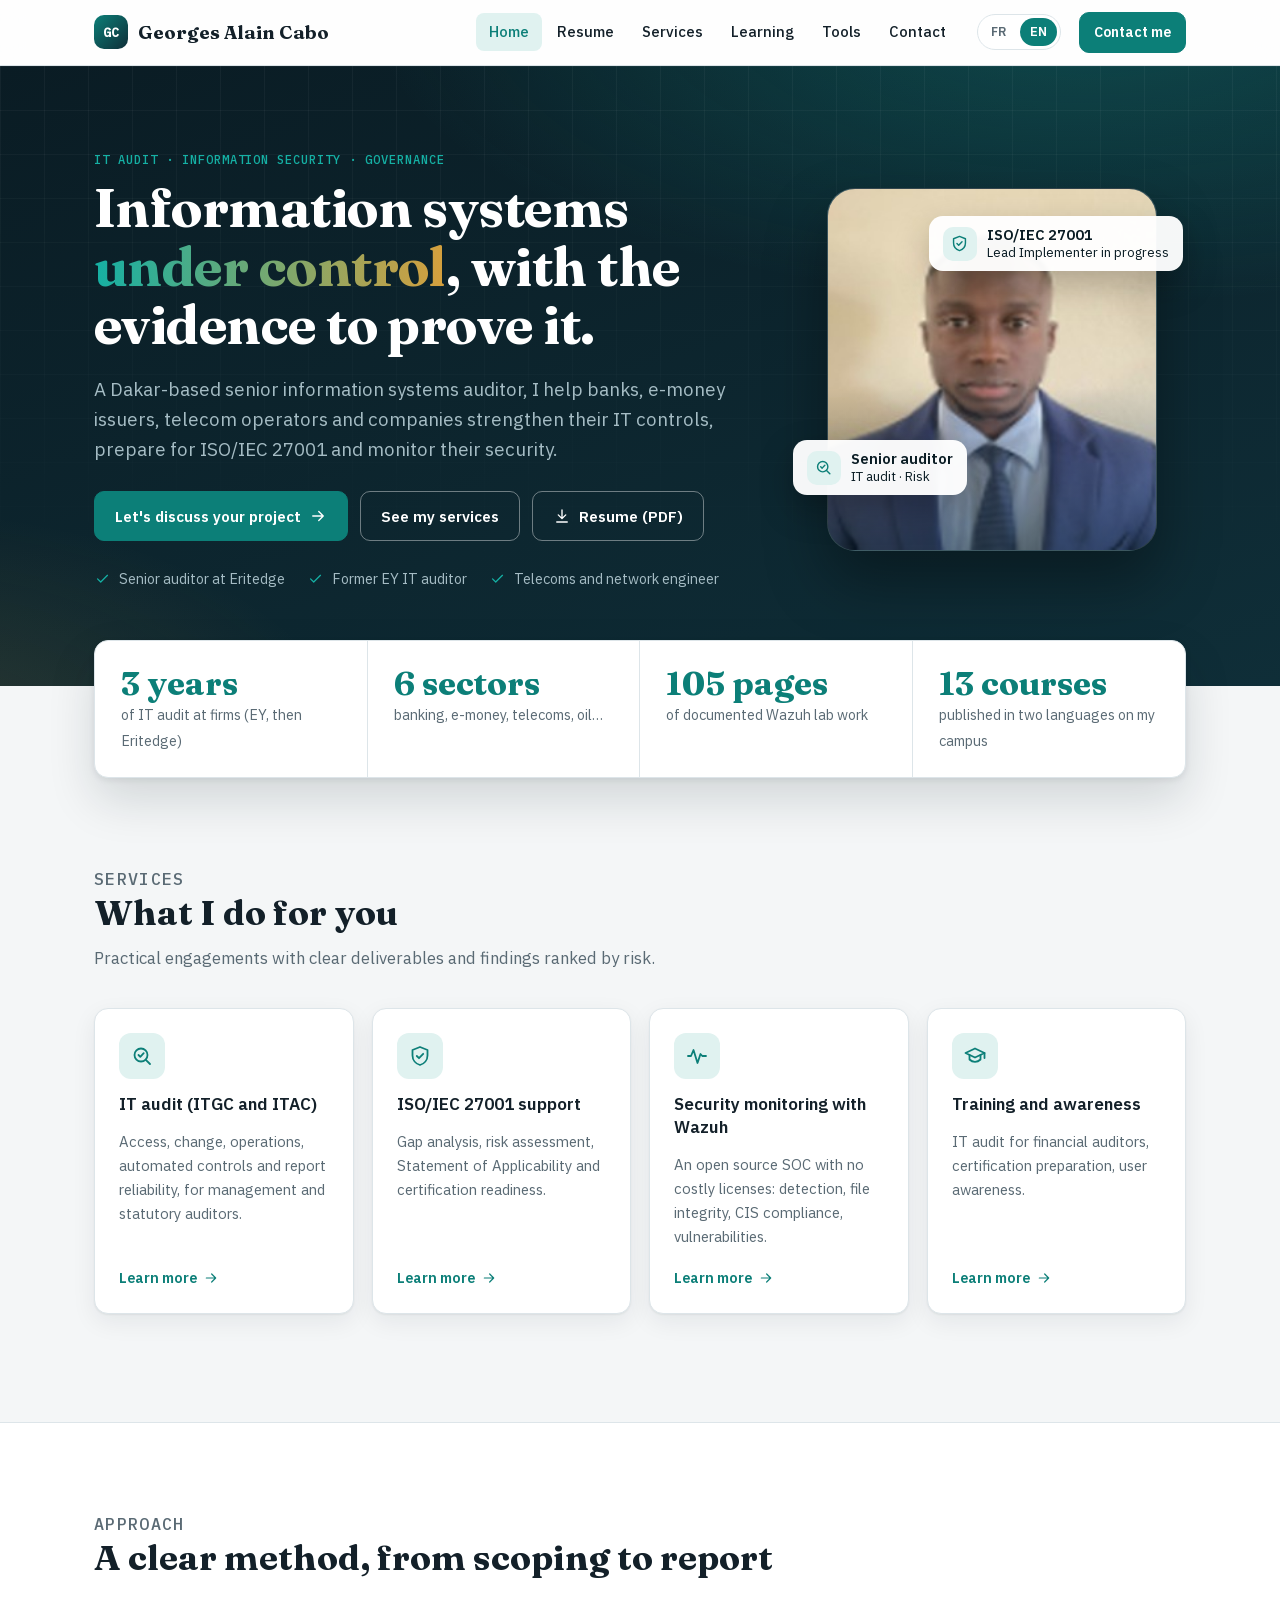
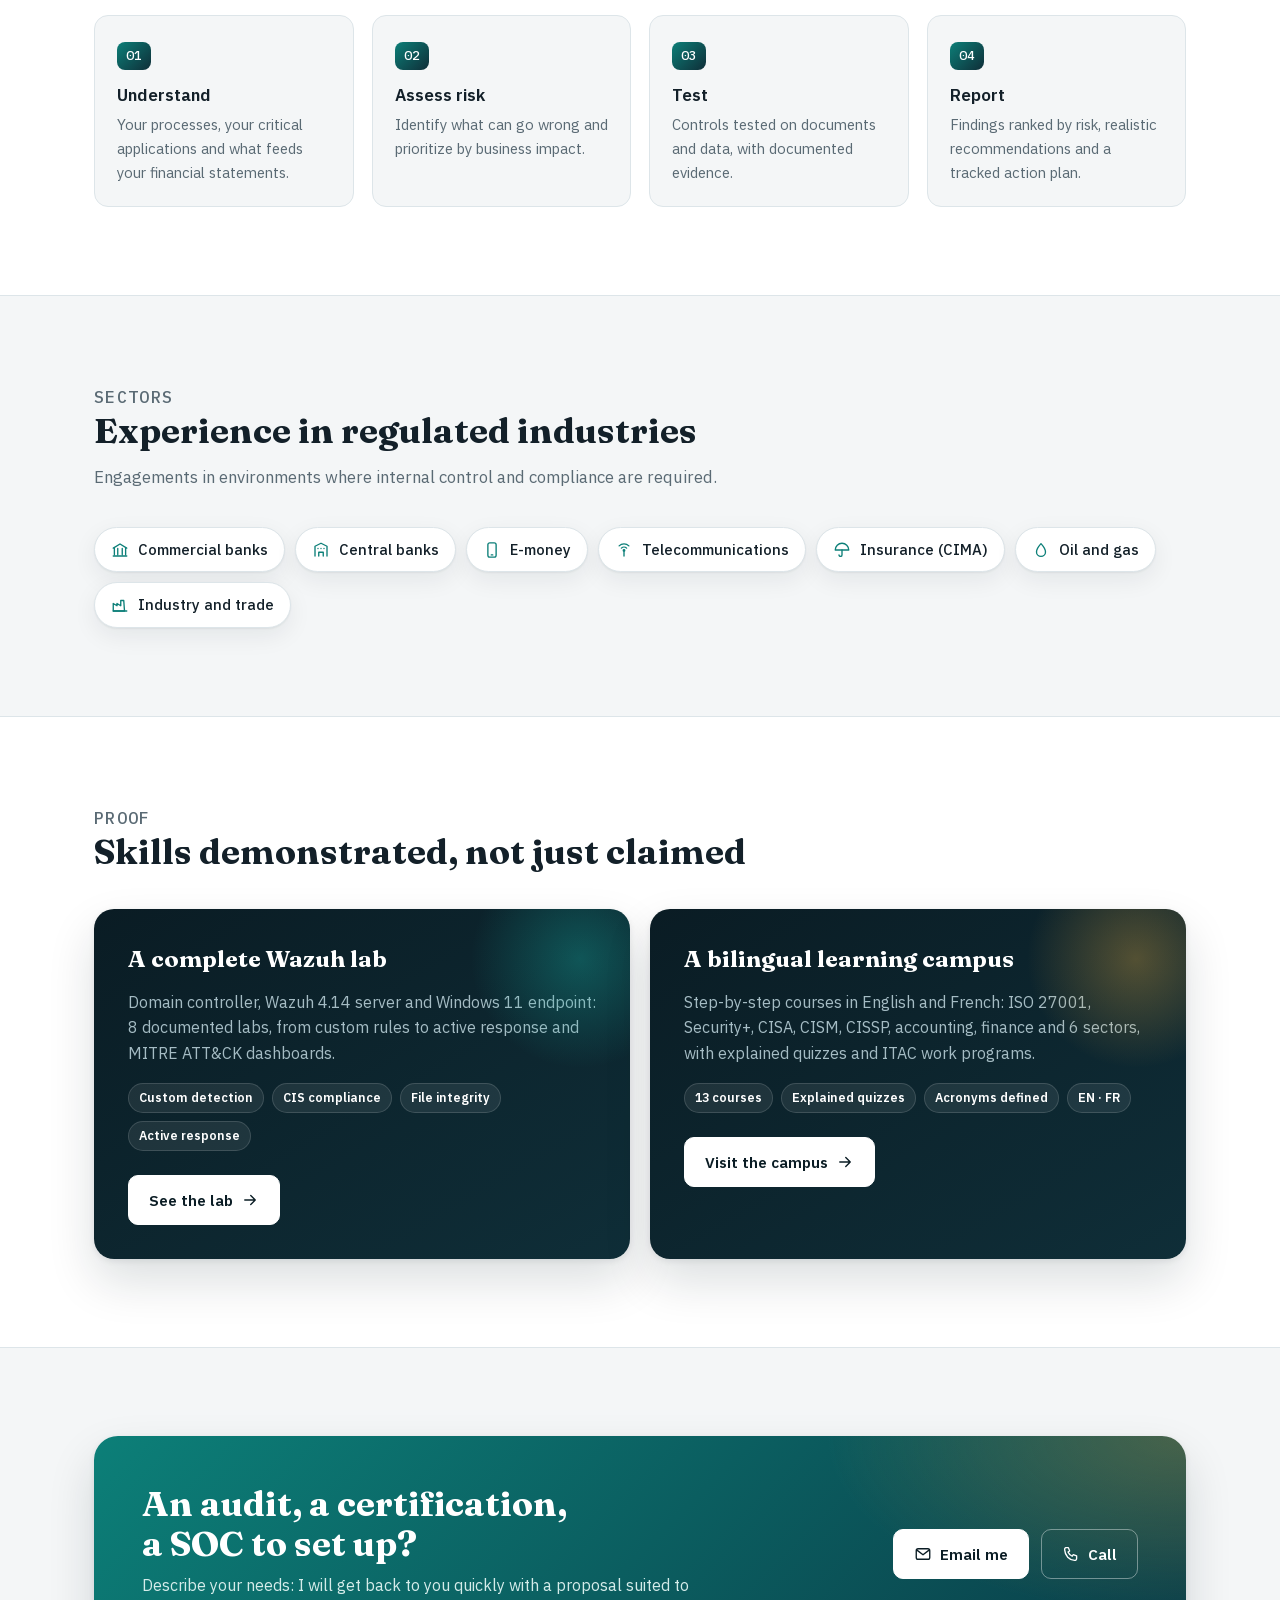
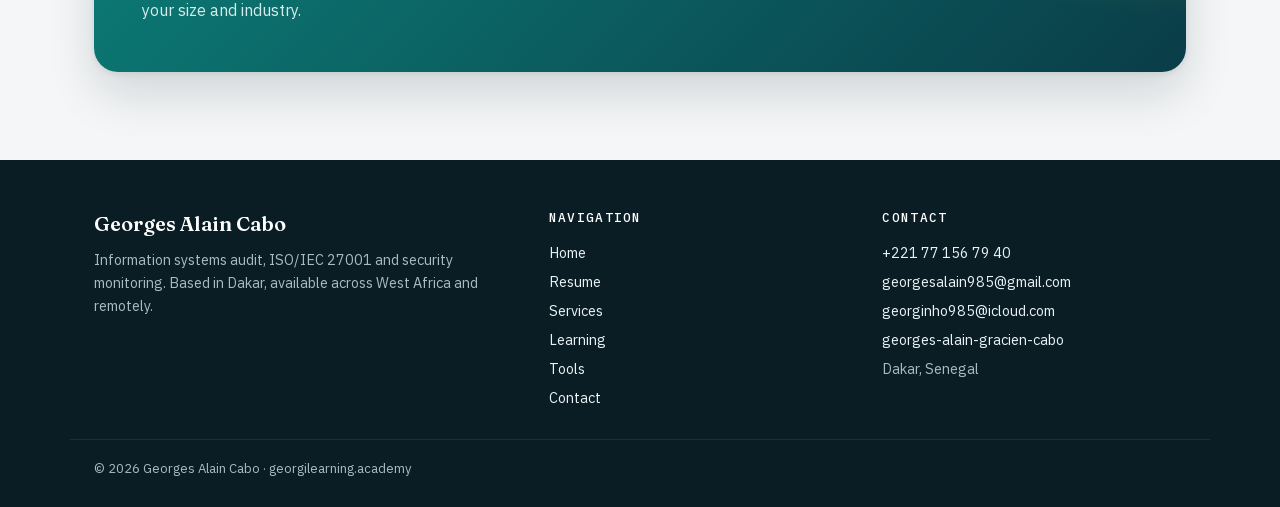
==== commit 3d6dee92: "Sécurité : CSP stricte (scripts externalisés), polices hébergées sur le site, e-mails masqués aux ro" ====
--- a/index.html
+++ b/index.html
@@ -2,20 +2,18 @@
 <html lang="fr">
 <head>
 <meta charset="utf-8">
+<meta http-equiv="Content-Security-Policy" content="default-src 'self'; script-src 'self'; style-src 'self' 'unsafe-inline'; img-src 'self' data:; font-src 'self'; connect-src 'self'; object-src 'none'; base-uri 'self'; form-action 'none'; upgrade-insecure-requests">
+<meta name="referrer" content="strict-origin-when-cross-origin">
 <meta name="viewport" content="width=device-width, initial-scale=1">
 <title>Georges Alain Cabo · Audit IT et sécurité de l'information</title>
 <meta name="description" content="Georges Alain Cabo : audit des systèmes d'information et sécurité de l'information. CV, cours de certification (ISO 27001, Security+, CISA, CISM, CISSP) et outils.">
-<script>
-/* Anciennes adresses du type georgilearning.academy/#iso27001-li : renvoi vers la rubrique Learning. */
-(function(){var h=location.hash.slice(1);if(h&&!/^(accueil|cv|services|learning|outils|contact)$/.test(h)){location.replace('learning/#'+h);}})();
-</script>
+<script src="assets/js/redirect.js"></script>
 <meta property="og:title" content="Georges Alain Cabo · Audit IT et sécurité de l'information">
 <meta property="og:description" content="Audit IT (ITGC, ITAC), accompagnement ISO/IEC 27001 et surveillance de sécurité avec Wazuh. Dakar, Afrique de l'Ouest.">
 <meta property="og:image" content="https://georgilearning.academy/assets/photo.jpg">
 <meta property="og:url" content="https://georgilearning.academy/">
 <meta name="theme-color" content="#0a1c24">
-<link rel="preconnect" href="https://fonts.googleapis.com">
-<link href="https://fonts.googleapis.com/css2?family=Fraunces:opsz,wght@9..144,600;9..144,700&family=IBM+Plex+Sans:wght@400;500;600&family=IBM+Plex+Mono:wght@500&display=swap" rel="stylesheet">
+<link rel="stylesheet" href="assets/fonts/fonts.css">
 <style>
 :root{
   --bg:#f4f6f7; --surface:#ffffff; --ink:#132029; --muted:#5a6a74; --line:#dde5e9;
@@ -254,462 +252,6 @@
 </div></header>
 <main id="page"></main>
 <footer id="foot"></footer>
-<script>
-const store = {
-  get(k, d){ try{ const v = localStorage.getItem('campus:' + k); return v ? JSON.parse(v) : d; }catch(e){ return d; } },
-  set(k, v){ try{ localStorage.setItem('campus:' + k, JSON.stringify(v)); }catch(e){} }
-};
-let LANG = store.get('lang', null) || ((navigator.language || 'fr').toLowerCase().startsWith('fr') ? 'fr' : 'en');
-
-/* ===== Contenu bilingue. Pour mettre à jour le CV : modifier CV.fr et CV.en ci-dessous. ===== */
-const T = {
-  fr:{ nav:{accueil:"Accueil",cv:"CV",services:"Services",learning:"Learning",outils:"Outils",contact:"Contact"},
-    title:"Georges Alain Cabo · Audit IT et sécurité de l'information",
-    eyebrow:"AUDIT IT · SÉCURITÉ DE L'INFORMATION · GOUVERNANCE",
-    h1:"Rendre la sécurité de l'information mesurable, auditable et utile au métier.",
-    lead:"Auditeur des systèmes d'information, je travaille sur la gouvernance IT, les contrôles généraux informatiques et les systèmes de management de la sécurité (ISO/IEC 27001). Ce site réunit mon CV, mes cours de certification et des outils pratiques.",
-    seeCv:"Voir mon CV", goLearning:"Accéder aux cours",
-    modules:"Sur ce site",
-    m:[
-      ["cv","CV","Parcours, compétences et certifications, en français et en anglais.",""],
-      ["services","Compétences et services","Ce que je sais faire et ce que je propose : audit IT, ISO 27001, surveillance de sécurité avec Wazuh, formation.",""],
-      ["learning","Learning","Cours et QCM corrigés : ISO 27001 Lead Implementer, Security+, CISA, CISM, CISSP. Tous les cours et QCM existent en français et en anglais.",""],
-      ["outils","Outils","Calculatrice de risque (ALE) et glossaire bilingue de l'audit et de la sécurité.",""],
-      ["contact","Contact","Me joindre pour une mission d'audit, un accompagnement ISO 27001 ou une formation.",""],
-      [null,"Portfolio d'audit","Cas d'audit anonymisés : contexte, démarche, constats et recommandations.","soon"],
-      [null,"Boîte à outils","Modèles téléchargeables : DdA, matrice de risques, check-list ITGC.","soon"],
-      [null,"Blog et veille","Notes sur les normes, la réglementation et l'actualité cyber.","soon"]
-    ],
-    svc:{ title:"Compétences et services", eyebrow:"COMPÉTENCES · OFFRES DE SERVICE",
-      lead:"J'aide les organisations à prouver que leurs systèmes sont maîtrisés : audit des contrôles informatiques, mise en place d'un système de management de la sécurité, et surveillance de sécurité avec des outils open source comme Wazuh.",
-      skillsTitle:"Compétences",
-      skills:[
-        ["Audit des systèmes d'information","Contrôles généraux informatiques (ITGC) : accès, changements, exploitation. Contrôles applicatifs (ITAC) et fiabilité des rapports (IPE). Analyse de données d'audit."],
-        ["Gouvernance et ISO/IEC 27001","Analyse d'écart, appréciation des risques, Déclaration d'applicabilité, politiques, préparation à l'audit de certification."],
-        ["Surveillance de sécurité (SOC) avec Wazuh","Collecte et analyse des journaux, règles de détection sur mesure, intégrité des fichiers, conformité CIS, vulnérabilités, réponse active, tableaux de bord MITRE ATT&CK et PCI DSS."],
-        ["Environnements Windows et Active Directory","Stratégies de groupe (GPO), stratégie d'audit avancée, déploiement d'agents, durcissement."],
-        ["Connaissance des secteurs","Banque (UMOA), monnaie électronique, assurance (CIMA), télécoms, pétrole et gaz, entreprises commerciales et industrielles."]],
-      offersTitle:"Offres de service",
-      offers:[
-        ["Audit IT (ITGC et ITAC)","Pour les directions, les cabinets d'audit et les commissaires aux comptes.",["Cartographie des applications qui alimentent les comptes","Tests des accès, des changements et de l'exploitation","Tests des contrôles automatiques et des rapports","Rapport de constats classés par risque, avec recommandations"]],
-        ["Accompagnement ISO/IEC 27001","Pour les organisations qui visent la certification ou veulent structurer leur sécurité.",["Analyse d'écart par rapport à la norme","Méthode et appréciation des risques","Déclaration d'applicabilité et plan de traitement","Préparation de l'audit interne et de la revue de direction"]],
-        ["Mise en place d'une surveillance de sécurité avec Wazuh","Pour les PME, banques, microfinances et émetteurs de monnaie électronique qui veulent un SOC sans licence coûteuse.",["Installation et déploiement des agents (y compris par GPO)","Règles de détection adaptées aux applications métier","Surveillance des fichiers sensibles : qui a modifié quoi","Réduction du bruit pour ne garder que les alertes utiles","Tableaux de bord pour la direction et preuves pour les auditeurs"]],
-        ["Diagnostic de conformité des postes et serveurs","Mesure du niveau de configuration par rapport aux recommandations CIS, avec plan de correction.",["Score de conformité initial","Corrections par stratégies de groupe","Suivi dans le temps et alerte en cas de recul"]],
-        ["Formation et sensibilisation","Pour les équipes d'audit, informatiques et métiers.",["Audit IT pour auditeurs financiers","Préparation aux certifications (ISO 27001, CISA, Security+)","Sensibilisation des utilisateurs aux risques"]]],
-      demoTitle:"Démonstration : mon laboratoire Wazuh",
-      demoLead:"Pour montrer concrètement ma maîtrise de l'outil, j'ai monté un laboratoire complet (contrôleur de domaine Samba AD, serveur Wazuh 4.14, poste Windows 11) et documenté chaque étape dans un cahier de 105 pages. Ce que chaque lab démontre :",
-      labs:[
-        ["Lab 1 · Comment Wazuh lit un journal","Décodeurs, règles, niveaux d'alerte et règles de corrélation (détection de force brute SSH)."],
-        ["Lab 2 · Règles sur mesure","Écriture d'un décodeur et de règles pour une application métier dont Wazuh ne connaît pas les journaux."],
-        ["Lab 3 · Stratégies de groupe","Création de GPO d'audit avancé et déploiement automatique de l'agent Wazuh sur le domaine."],
-        ["Lab 4 · Conformité CIS (SCA)","Score de conformité d'un poste Windows 11, corrections par GPO et alerte quand la conformité recule."],
-        ["Lab 5 · Intégrité des fichiers","Savoir qui a modifié un fichier sensible, avec quel programme et ce qui a changé."],
-        ["Bonus · Réduction du bruit","Règles enfants pour supprimer environ 90 alertes critiques inutiles par jour sans perdre de détection."],
-        ["Lab 6 · Inventaire et vulnérabilités","Inventaire logiciel, vulnérabilités connues (CVE, CVSS), correction et vérification."],
-        ["Lab 7 · Réponse active","Blocage automatique d'un attaquant par le pare-feu après une force brute."],
-        ["Lab 8 · MITRE, conformité, tableaux de bord","Lecture de la couverture MITRE ATT&CK, preuves PCI DSS et NIS2, vues pour la direction et l'analyste, plan d'amélioration."]],
-      demoNote:"Ce laboratoire est un environnement de test personnel : aucune donnée de client n'y est utilisée.",
-      ctaTitle:"Un projet ?", cta:"Me contacter", ctaText:"Décrivez votre besoin : je vous réponds avec une proposition adaptée à votre taille et à votre secteur." },
-    soon:"Bientôt", open:"Ouvrir",
-    cvTitle:"Curriculum vitæ", print:"Imprimer / PDF",
-    cvNote:"",
-    toolsTitle:"Outils",
-    aleTitle:"Calculatrice de perte annuelle attendue (ALE)",
-    aleLead:"SLE = valeur de l'actif × facteur d'exposition ; ALE = SLE × ARO (fréquence annuelle). Utile pour comparer le coût d'une mesure à la perte qu'elle évite.",
-    av:"Valeur de l'actif", ef:"Facteur d'exposition (%)", aro:"Occurrences par an (ARO)", cost:"Coût annuel de la mesure (facultatif)", cur:"FCFA",
-    sle:"SLE", ale:"ALE", worth:"La mesure coûte moins que la perte annuelle attendue : elle se justifie financièrement.", notWorth:"La mesure coûte plus que la perte annuelle attendue : à justifier autrement (exigence légale, image…).",
-    gloTitle:"Glossaire bilingue",
-    contactTitle:"Contact",
-    contactLead:"Pour une mission d'audit, un accompagnement à la mise en œuvre d'un SMSI ou une session de formation.",
-    contactNote:"Coordonnées à compléter : indique-moi l'adresse électronique et le profil LinkedIn que tu veux afficher publiquement.",
-    foot:"© 2026 Georges Alain Cabo · georgilearning.academy" },
-  en:{ nav:{accueil:"Home",cv:"Resume",services:"Services",learning:"Learning",outils:"Tools",contact:"Contact"},
-    title:"Georges Alain Cabo · IT audit and information security",
-    eyebrow:"IT AUDIT · INFORMATION SECURITY · GOVERNANCE",
-    h1:"Making information security measurable, auditable and useful to the business.",
-    lead:"As an information systems auditor, I work on IT governance, IT general controls and information security management systems (ISO/IEC 27001). This site brings together my resume, my certification courses and practical tools.",
-    seeCv:"View my resume", goLearning:"Go to the courses",
-    modules:"On this site",
-    m:[
-      ["cv","Resume","Background, skills and certifications, in English and French.",""],
-      ["services","Skills and services","What I do and what I offer: IT audit, ISO 27001, security monitoring with Wazuh, training.",""],
-      ["learning","Learning","Courses and practice questions: ISO 27001 Lead Implementer, Security+, CISA, CISM, CISSP. All courses and practice questions are available in English and French.",""],
-      ["outils","Tools","Risk calculator (ALE) and bilingual audit and security glossary.",""],
-      ["contact","Contact","Reach me for an audit engagement, ISO 27001 support or training.",""],
-      [null,"Audit portfolio","Anonymized audit cases: context, approach, findings and recommendations.","soon"],
-      [null,"Toolkit","Downloadable templates: SoA, risk matrix, ITGC checklist.","soon"],
-      [null,"Blog and news","Notes on standards, regulation and cyber news.","soon"]
-    ],
-    svc:{ title:"Skills and services", eyebrow:"SKILLS · SERVICES",
-      lead:"I help organizations prove that their systems are under control: IT controls audit, information security management systems, and security monitoring with open source tools such as Wazuh.",
-      skillsTitle:"Skills",
-      skills:[
-        ["Information systems audit","IT general controls (ITGC): access, change, operations. Application controls (ITAC) and report reliability (IPE). Audit data analytics."],
-        ["Governance and ISO/IEC 27001","Gap analysis, risk assessment, Statement of Applicability, policies, certification audit readiness."],
-        ["Security monitoring (SOC) with Wazuh","Log collection and analysis, custom detection rules, file integrity, CIS compliance, vulnerabilities, active response, MITRE ATT&CK and PCI DSS dashboards."],
-        ["Windows and Active Directory","Group Policy (GPO), advanced audit policy, agent deployment, hardening."],
-        ["Industry knowledge","Banking (WAMU), e-money, insurance (CIMA), telecoms, oil and gas, trading and industrial companies."]],
-      offersTitle:"Services",
-      offers:[
-        ["IT audit (ITGC and ITAC)","For management, audit firms and statutory auditors.",["Map the applications that feed the financial statements","Test access, change and operations controls","Test automated controls and system reports","Findings report ranked by risk, with recommendations"]],
-        ["ISO/IEC 27001 support","For organizations aiming at certification or structuring their security.",["Gap analysis against the standard","Risk method and risk assessment","Statement of Applicability and treatment plan","Internal audit and management review readiness"]],
-        ["Security monitoring with Wazuh","For SMEs, banks, microfinance institutions and e-money issuers that want a SOC without costly licenses.",["Installation and agent deployment (including through GPO)","Detection rules tailored to business applications","Monitoring of sensitive files: who changed what","Noise reduction to keep only useful alerts","Dashboards for management and evidence for auditors"]],
-        ["Endpoint and server compliance assessment","Measure configuration against CIS recommendations, with a remediation plan.",["Baseline compliance score","Fixes through Group Policy","Tracking over time and alert when compliance drops"]],
-        ["Training and awareness","For audit, IT and business teams.",["IT audit for financial auditors","Certification preparation (ISO 27001, CISA, Security+)","User security awareness"]]],
-      demoTitle:"Showcase: my Wazuh lab",
-      demoLead:"To show hands-on command of the tool, I built a complete lab (Samba AD domain controller, Wazuh 4.14 server, Windows 11 endpoint) and documented every step in a 105-page lab book. What each lab demonstrates:",
-      labs:[
-        ["Lab 1 · How Wazuh reads a log","Decoders, rules, alert levels and correlation rules (SSH brute force detection)."],
-        ["Lab 2 · Custom rules","Writing a decoder and rules for a business application whose logs Wazuh does not know."],
-        ["Lab 3 · Group Policy","Building advanced audit GPOs and deploying the Wazuh agent automatically across the domain."],
-        ["Lab 4 · CIS compliance (SCA)","Compliance score of a Windows 11 endpoint, fixes through GPO and an alert when compliance drops."],
-        ["Lab 5 · File integrity","Knowing who changed a sensitive file, with which program, and what changed."],
-        ["Bonus · Noise reduction","Child rules that remove about 90 useless critical alerts a day without losing detection."],
-        ["Lab 6 · Inventory and vulnerabilities","Software inventory, known vulnerabilities (CVE, CVSS), remediation and verification."],
-        ["Lab 7 · Active response","Automatic firewall block of an attacker after a brute force."],
-        ["Lab 8 · MITRE, compliance, dashboards","Reading MITRE ATT&CK coverage, PCI DSS and NIS2 evidence, views for management and analysts, improvement plan."]],
-      demoNote:"This lab is a personal test environment: no client data is used in it.",
-      ctaTitle:"A project?", cta:"Contact me", ctaText:"Describe your needs: I will reply with a proposal suited to your size and industry." },
-    soon:"Coming soon", open:"Open",
-    cvTitle:"Resume", print:"Print / PDF",
-    cvNote:"",
-    toolsTitle:"Tools",
-    aleTitle:"Annualized loss expectancy (ALE) calculator",
-    aleLead:"SLE = asset value × exposure factor; ALE = SLE × ARO (annual rate of occurrence). Useful to compare the cost of a control with the loss it prevents.",
-    av:"Asset value", ef:"Exposure factor (%)", aro:"Occurrences per year (ARO)", cost:"Annual cost of the control (optional)", cur:"XOF",
-    sle:"SLE", ale:"ALE", worth:"The control costs less than the expected annual loss: it is financially justified.", notWorth:"The control costs more than the expected annual loss: justify it otherwise (legal requirement, reputation…).",
-    gloTitle:"Bilingual glossary",
-    contactTitle:"Contact",
-    contactLead:"For an audit engagement, support implementing an ISMS or a training session.",
-    contactNote:"Contact details to be added.",
-    foot:"© 2026 Georges Alain Cabo · georgilearning.academy" }
-};
-
-const CV = {
-  fr:{ name:"Georges Alain Cabo", role:"Auditeur senior · Audit IT et risques", place:"Dakar, Sénégal",
-    summary:"Ingénieur de conception en télécommunications et réseaux devenu auditeur IT. Depuis octobre 2023, d'abord chez EY puis chez Eritedge Sénégal (auditeur senior depuis juillet 2026), j'interviens sur le volet informatique des missions de commissariat aux comptes : contrôle interne, contrôles généraux informatiques, revue des accès et analyse de données, pour des banques, des opérateurs télécoms, des émetteurs de monnaie électronique et des industriels en Afrique de l'Ouest. Je prépare la certification ISO/IEC 27001 Lead Implementer.",
-    side:[
-      ["Contact",["<a href=\"tel:+221771567940\">+221 77 156 79 40</a>","<a href=\"mailto:georgesalain985@gmail.com\">georgesalain985@gmail.com</a>","<a href=\"mailto:georginho985@icloud.com\">georginho985@icloud.com</a>","<a href=\"https://www.linkedin.com/in/georges-alain-gracien-cabo-445189183\" rel=\"noopener\" target=\"_blank\">LinkedIn</a>","Dakar, Sénégal"]],
-      ["Compétences",["Audit informatique selon ISO/IEC 27001, COBIT 5 et ITIL","Gouvernance et gestion des risques IT","Contrôles généraux informatiques et contrôles applicatifs","Séparation des tâches (SoD)","Revue des accès et gestion des habilitations, PAM","Conformité réglementaire et audits"]],
-      ["Outils",["Analyse de données : Excel, Alteryx, Python, ACL","Bases de données : Oracle, SQL Server, Informix","Systèmes : Windows Server, Red Hat, AIX","Réseaux : TCP/IP, VLAN, VPN, pare-feu, routage","VoIP : Asterisk, FreePBX, 3CX"]],
-      ["Points forts",["Badges EY Bronze : cybersécurité et cloud (2024)","TryHackMe : Cyber Security 101 (2025)","Cisco : CCNAv7 et DevNet Associate","ISO/IEC 27001 Lead Implementer (PECB) : en préparation"]],
-      ["Langues",["Français : courant","Wolof : courant","Anglais : intermédiaire"]],
-      ["Musique",["Autodidacte : piano, guitare, flûte à bec, flûte traversière, harmonica","Lecture et déchiffrage de partitions"]]
-    ],
-    expTitle:"Expérience",
-    jobs:[
-      ["Depuis juillet 2026","Auditeur senior · Eritedge Sénégal, Dakar",[
-        "Évaluation de la conception (test of design) et de l'efficacité (test of effectiveness) du contrôle interne dans le cadre du commissariat aux comptes.",
-        "Revue des contrôles généraux informatiques et des contrôles applicatifs ; analyse des processus finance, achats, ventes et stocks.",
-        "Analyse de données avec des outils CAAT (ACL) et des requêtes sur Oracle et SQL Server ; évaluation des risques opérationnels.",
-        "Revue des accès et des habilitations : cycle de vie des comptes, moindre privilège, revues périodiques, comptes orphelins ou excessifs, comptes à privilèges (PAM), matrices de séparation des tâches.",
-        "Secteurs : banques commerciales et banques centrales, télécommunications, monnaie électronique, pétrole et industrie."]],
-      ["Mai – juillet 2026","Auditeur assistant · Eritedge Sénégal, Dakar",[
-        "Missions d'audit IT dans les secteurs bancaire, télécoms et monnaie électronique."]],
-      ["Juillet 2024 – avril 2026","Assistant · EY, Sénégal",[
-        "Audit IT des missions de commissariat aux comptes : contrôles généraux informatiques, contrôles applicatifs, revue des accès et analyse de données.",
-        "Formation interne EY et pratique professionnelle de l'anglais."]],
-      ["Octobre 2023 – septembre 2024","Staff (stage) · EY, Dakar",[
-        "Intégration à l'équipe d'audit IT : tests de contrôles, revue des accès et préparation des dossiers de travail ; formation interne EY."]],
-      ["Septembre 2022 – février 2023","Responsable VoIP · INTERSIP International, Dakar",[
-        "Mise en place d'un serveur de téléphonie et d'un serveur vocal interactif (IVR) qui diffuse des messages programmés et enregistre les réponses en base de données.",
-        "Serveur FTP pour sauvegarder et récupérer les fichiers de configuration et les enregistrements audio.",
-        "Sécurité et supervision : VPN, proxy, pare-feu, ELK, NGINX, Zabbix, Bind9 ; travail avec l'équipe de développement."]],
-      ["Mars – juin 2022","Stage de fin d'études d'ingénieur · INTERSIP International, Dakar",[
-        "Mémoire : mise en place d'un serveur vocal interactif (Asterisk) pour la formation des habitants en zone rurale."]],
-      ["Juin – juillet 2019","Stage de technicien supérieur · INFOCONSUL, Dakar",[
-        "Mémoire : mise en place d'un service 3CX permettant aux employés d'utiliser le même numéro sur le fixe, le mobile et l'ordinateur."]],
-      ["Juillet – septembre 2018","Consultant · INFOCONSUL, Dakar",[
-        "Câblage et réfection de réseaux pour l'hôpital Aristide Le Dantec, l'Administration pénitentiaire et la caserne Samba Diéry Diallo."]]
-    ],
-    certTitle:"Certifications, badges et formations",
-    certs:[
-      ["Badges EY",["Cybersecurity, niveau Bronze (2024)","Cloud Computing, niveau Bronze (2024)"],["ey-cybersecurity-bronze-learning-2024","ey-cloud-bronze-learning-2024"]],
-      ["TryHackMe",["Cyber Security 101, parcours complet de 45 h (décembre 2025), certificat THM-DTWGQPKC5T","Advent of Cyber 2025 : 24 défis de cybersécurité (décembre 2025)","Pre Security, parcours complet de 19 h (septembre 2026), certificat THM-SXI3U9GYSR"]],
-      ["Cisco Networking Academy",["CCNAv7 : Introduction aux réseaux (2023)","DevNet Associate (2021)"]],
-      ["Formations EY en cybersécurité",["Cybersecurity : Introduction (2023)","Identity and Access Management (2024)","Data Protection and Privacy (2024)","Cybersecurity Program Assessment (2024)","Next Generation Security Operations and Response (2024)"]],
-      ["Formations en ligne (Udemy)",["CompTIA Security+ SY0-701, cours complet et examen blanc, Jason Dion, 31 h (2025)","TOTAL : CompTIA Security+ SY0-701, Mike Meyers, 20,5 h (2024)","AWS Certified Cloud Practitioner CLF-C02, Stéphane Maarek, 15 h (2024)","A Practical Introduction to Cloud Computing (2024)","The Absolute Beginners Guide to Cyber Security 2024, parties 1 et 2 (2024)","Computer Forensics Fundamentals (2023)","Introduction to Security Awareness Campaigns (2023)","Cybersecurity for HR Professionals (2024)","Marketing Fundamentals : Small Business Marketing Success (2024)"]],
-      ["Déontologie, qualité et conformité (EY)",["Global Code of Conduct, Conflicts of Interest, Independence Basics et Independence Update 2024","Financial Crime Fundamentals, Data Protection Fundamentals","Annual Data Protection and Information Security Update FY24, Security Awareness","Assurance Advisory Quality & Risk Management (2026), QRM Annual Update FY26","Inclusive Leadership for All (cours et podcasts), Transformation Realized"]]
-    ],
-    eduTitle:"Formation",
-    edu:[["2019 – 2022","Diplôme d'ingénieur de conception en télécommunications et réseaux · École supérieure polytechnique (UCAD), Dakar"],
-         ["2017 – 2019","Diplôme supérieur de technologie en télécommunications et réseaux · École supérieure polytechnique (UCAD), Dakar"],
-         ["2017","Baccalauréat S2 · Collège Cardinal Hyacinthe Thiandoum, Dakar"]] },
-  en:{ name:"Georges Alain Cabo", role:"Senior auditor · IT audit and risk", place:"Dakar, Senegal",
-    summary:"Telecommunications and network design engineer turned IT auditor. Since October 2023, first at EY and then at Eritedge Senegal (senior auditor since July 2026), I have worked on the IT side of statutory audit engagements: internal control, IT general controls, access reviews and data analytics, for banks, telecom operators, e-money issuers and industrial companies in West Africa. I am preparing for the ISO/IEC 27001 Lead Implementer certification.",
-    side:[
-      ["Contact",["<a href=\"tel:+221771567940\">+221 77 156 79 40</a>","<a href=\"mailto:georgesalain985@gmail.com\">georgesalain985@gmail.com</a>","<a href=\"mailto:georginho985@icloud.com\">georginho985@icloud.com</a>","<a href=\"https://www.linkedin.com/in/georges-alain-gracien-cabo-445189183\" rel=\"noopener\" target=\"_blank\">LinkedIn</a>","Dakar, Senegal"]],
-      ["Skills",["IT audit based on ISO/IEC 27001, COBIT 5 and ITIL","IT governance and risk management","IT general controls and application controls","Segregation of duties (SoD)","Access reviews and entitlement management, PAM","Regulatory compliance and audits"]],
-      ["Tools",["Data analytics: Excel, Alteryx, Python, ACL","Databases: Oracle, SQL Server, Informix","Systems: Windows Server, Red Hat, AIX","Networking: TCP/IP, VLAN, VPN, firewalls, routing","VoIP: Asterisk, FreePBX, 3CX"]],
-      ["Highlights",["EY Bronze badges: cybersecurity and cloud (2024)","TryHackMe: Cyber Security 101 (2025)","Cisco: CCNAv7 and DevNet Associate","ISO/IEC 27001 Lead Implementer (PECB): in preparation"]],
-      ["Languages",["French: fluent","Wolof: fluent","English: intermediate"]],
-      ["Music",["Self-taught: piano, guitar, recorder, transverse flute, harmonica","Reading and sight-reading sheet music"]]
-    ],
-    expTitle:"Experience",
-    jobs:[
-      ["Since July 2026","Senior auditor · Eritedge Senegal, Dakar",[
-        "Assessing the design (test of design) and operating effectiveness (test of effectiveness) of internal control as part of statutory audits.",
-        "Reviewing IT general controls and application controls; analyzing finance, procurement, sales and inventory processes.",
-        "Data analytics with CAAT tools (ACL) and queries on Oracle and SQL Server; operational risk assessment.",
-        "Access and entitlement reviews: account life cycle, least privilege, periodic reviews, orphaned or excessive accounts, privileged accounts (PAM), segregation of duties matrices.",
-        "Sectors: commercial and central banks, telecommunications, e-money, oil and industry."]],
-      ["May – July 2026","Assistant auditor · Eritedge Senegal, Dakar",[
-        "IT audit engagements in banking, telecoms and e-money."]],
-      ["July 2024 – April 2026","Assistant · EY, Senegal",[
-        "IT audit for statutory audit engagements: IT general controls, application controls, access reviews and data analytics.",
-        "EY internal training and professional use of English."]],
-      ["October 2023 – September 2024","Staff (internship) · EY, Dakar",[
-        "Joined the IT audit team: control testing, access reviews and preparation of working papers; EY internal training."]],
-      ["September 2022 – February 2023","VoIP lead · INTERSIP International, Dakar",[
-        "Deployed a telephony server and an interactive voice response (IVR) system that plays scheduled messages and stores answers in a database.",
-        "FTP server to back up and retrieve configuration files and audio recordings.",
-        "Security and monitoring: VPN, proxy, firewall, ELK, NGINX, Zabbix, Bind9; worked with the development team."]],
-      ["March – June 2022","Engineering degree internship · INTERSIP International, Dakar",[
-        "Thesis: deploying an interactive voice server (Asterisk) to train residents of rural areas."]],
-      ["June – July 2019","Technician degree internship · INFOCONSUL, Dakar",[
-        "Thesis: deploying a 3CX service so employees can use the same number on desk phone, mobile and computer."]],
-      ["July – September 2018","Consultant · INFOCONSUL, Dakar",[
-        "Network cabling and refurbishment for Aristide Le Dantec hospital, the Prison Administration and the Samba Diéry Diallo barracks."]]
-    ],
-    certTitle:"Certifications, badges and training",
-    certs:[
-      ["EY Badges",["Cybersecurity, Bronze level (2024)","Cloud Computing, Bronze level (2024)"],["ey-cybersecurity-bronze-learning-2024","ey-cloud-bronze-learning-2024"]],
-      ["TryHackMe",["Cyber Security 101, full 45-hour learning path (December 2025), certificate THM-DTWGQPKC5T","Advent of Cyber 2025: 24 cybersecurity challenges (December 2025)","Pre Security, full 19-hour learning path (September 2026), certificate THM-SXI3U9GYSR"]],
-      ["Cisco Networking Academy",["CCNAv7: Introduction to Networks (2023)","DevNet Associate (2021)"]],
-      ["EY cybersecurity training",["Cybersecurity: Introduction (2023)","Identity and Access Management (2024)","Data Protection and Privacy (2024)","Cybersecurity Program Assessment (2024)","Next Generation Security Operations and Response (2024)"]],
-      ["Online courses (Udemy)",["CompTIA Security+ SY0-701 Complete Course & Practice Exam, Jason Dion, 31 h (2025)","TOTAL: CompTIA Security+ SY0-701, Mike Meyers, 20.5 h (2024)","AWS Certified Cloud Practitioner CLF-C02, Stéphane Maarek, 15 h (2024)","A Practical Introduction to Cloud Computing (2024)","The Absolute Beginners Guide to Cyber Security 2024, parts 1 and 2 (2024)","Computer Forensics Fundamentals (2023)","Introduction to Security Awareness Campaigns (2023)","Cybersecurity for HR Professionals (2024)","Marketing Fundamentals: Small Business Marketing Success (2024)"]],
-      ["Ethics, quality and compliance (EY)",["Global Code of Conduct, Conflicts of Interest, Independence Basics and Independence Update 2024","Financial Crime Fundamentals, Data Protection Fundamentals","Annual Data Protection and Information Security Update FY24, Security Awareness","Assurance Advisory Quality & Risk Management (2026), QRM Annual Update FY26","Inclusive Leadership for All (courses and podcasts), Transformation Realized"]]
-    ],
-    eduTitle:"Education",
-    edu:[["2019 – 2022","Telecommunications and network design engineering degree · École supérieure polytechnique (UCAD), Dakar"],
-         ["2017 – 2019","Higher technology diploma in telecommunications and networks · École supérieure polytechnique (UCAD), Dakar"],
-         ["2017","Science baccalaureate (S2) · Collège Cardinal Hyacinthe Thiandoum, Dakar"]] }
-};
-
-const GLOSSARY = [
-  ["SMSI","ISMS","Système de management de la sécurité de l'information.","Information security management system."],
-  ["DdA (Déclaration d'applicabilité)","SoA (Statement of Applicability)","Liste des mesures retenues ou exclues, avec justification.","List of controls included or excluded, with justification."],
-  ["Propriétaire du risque","Risk owner","Personne ayant l'autorité pour gérer un risque.","Person with the authority to manage a risk."],
-  ["Risque résiduel","Residual risk","Risque qui subsiste après traitement.","Risk remaining after treatment."],
-  ["Non-conformité","Nonconformity","Non-satisfaction d'une exigence.","Non-fulfilment of a requirement."],
-  ["Action corrective","Corrective action","Action qui élimine la cause d'une non-conformité.","Action to eliminate the cause of a nonconformity."],
-  ["Contrôles généraux informatiques","IT general controls (ITGC)","Contrôles sur les accès, les changements, l'exploitation et le développement.","Controls over access, change, operations and development."],
-  ["Séparation des tâches","Segregation of duties","Répartir les tâches incompatibles entre plusieurs personnes.","Splitting conflicting duties among several people."],
-  ["Constat d'audit","Audit finding","Résultat de l'évaluation des preuves par rapport aux critères.","Result of evaluating evidence against audit criteria."],
-  ["Revue de direction","Management review","Examen périodique du SMSI par la direction (clause 9.3).","Periodic review of the ISMS by top management (clause 9.3)."],
-  ["Plan de continuité d'activité","Business continuity plan","Procédures pour maintenir les activités critiques pendant une perturbation.","Procedures to keep critical activities running during a disruption."],
-  ["Moindre privilège","Least privilege","N'accorder que les droits strictement nécessaires.","Grant only the rights strictly needed."]
-];
-
-const SECTIONS = ['accueil','cv','services','learning','outils','contact'];
-const esc = s => String(s).replace(/[&<>"]/g, c => ({'&':'&amp;','<':'&lt;','>':'&gt;','"':'&quot;'}[c]));
-const fmt = n => isFinite(n) ? Math.round(n).toLocaleString(LANG === 'fr' ? 'fr-FR' : 'en-US') : '–';
-
-/* ===== Icônes (traits simples) ===== */
-const ICON = (() => { const p = {
-  audit:'<circle cx="11" cy="11" r="6.5"/><path d="M20 20l-4.2-4.2M8.5 11l1.8 1.8 3.4-3.6"/>',
-  shield:'<path d="M12 3l7.5 3v5.5c0 4.6-3.2 8.3-7.5 9.5-4.3-1.2-7.5-4.9-7.5-9.5V6z"/><path d="M8.8 12l2.2 2.2 4.2-4.4"/>',
-  radar:'<path d="M3 12h3l2.5-6 4 13 3-9 1.8 2H21"/>',
-  grad:'<path d="M2.5 9L12 4.5 21.5 9 12 13.5z"/><path d="M6.5 11v4.5c1.6 1.6 3.4 2.4 5.5 2.4s3.9-.8 5.5-2.4V11M21.5 9v5"/>',
-  bank:'<path d="M3 9.5L12 4l9 5.5M4.5 10v8M9 10v8M15 10v8M19.5 10v8M3 20h18"/>',
-  phone:'<path d="M5 3.5h3.5l1.7 4.5-2.2 1.4a11 11 0 005.6 5.6l1.4-2.2 4.5 1.7V18a2.5 2.5 0 01-2.7 2.5C9.6 20 4 14.4 3.5 6.2A2.5 2.5 0 015 3.5z"/>',
-  mail:'<rect x="3" y="5" width="18" height="14" rx="2.5"/><path d="M3.5 6.5L12 13l8.5-6.5"/>',
-  in:'<rect x="3" y="3" width="18" height="18" rx="3"/><path d="M7.5 10.5v6M7.5 7.5v.01M11.5 16.5v-6M11.5 13c0-1.6 1-2.6 2.4-2.6s2.1 1 2.1 2.6v3.5"/>',
-  pin:'<path d="M12 21s-6.5-6-6.5-11a6.5 6.5 0 0113 0c0 5-6.5 11-6.5 11z"/><circle cx="12" cy="10" r="2.3"/>',
-  arrow:'<path d="M5 12h14M13 6l6 6-6 6"/>',
-  check:'<path d="M5 12.5l4.5 4.5L19 7.5"/>',
-  doc:'<path d="M7 3h7l5 5v13H7z"/><path d="M14 3v5h5M10 13h6M10 17h6"/>',
-  mobile:'<rect x="6.5" y="2.5" width="11" height="19" rx="2.5"/><path d="M11 18.5h2"/>',
-  umbrella:'<path d="M3 12a9 9 0 0118 0z"/><path d="M12 12v6.5a2 2 0 01-4 0"/>',
-  signal:'<path d="M12 20v-7M8.5 9.5a5 5 0 017 0M5.5 6.5a9.2 9.2 0 0113 0"/><circle cx="12" cy="12.5" r="1"/>',
-  drop:'<path d="M12 3.5s6 6.6 6 11a6 6 0 01-12 0c0-4.4 6-11 6-11z"/>',
-  factory:'<path d="M3 20V10l5 3V10l5 3V6h4l1 14z"/><path d="M3 20h18"/>',
-  building:'<path d="M4 20V7l8-4 8 4v13M9 20v-5h6v5M8 10h.01M12 10h.01M16 10h.01"/>',
-  book:'<path d="M4 5.5A2.5 2.5 0 016.5 3H20v15H6.5A2.5 2.5 0 004 20.5z"/><path d="M4 20.5A2.5 2.5 0 016.5 18H20v3H6.5"/>',
-  menu:'<path d="M4 7h16M4 12h16M4 17h16"/>',
-  close:'<path d="M6 6l12 12M18 6L6 18"/>',
-  download:'<path d="M12 4v11M7 10.5l5 5 5-5M5 20h14"/>'};
-  return n => '<svg viewBox="0 0 24 24" fill="none" stroke="currentColor" stroke-width="1.8" stroke-linecap="round" stroke-linejoin="round" aria-hidden="true">' + (p[n] || '') + '</svg>'; })();
-
-/* ===== Page d'accueil : textes ===== */
-const HOME = {
-  fr:{ eyebrow:"Audit IT · Sécurité de l'information · Gouvernance",
-    h1:"Des systèmes d'information <em>maîtrisés</em>, et des preuves pour le démontrer.",
-    lead:"Auditeur senior des systèmes d'information basé à Dakar, j'aide les banques, émetteurs de monnaie électronique, opérateurs télécoms et entreprises à fiabiliser leurs contrôles informatiques, à se préparer à ISO/IEC 27001 et à surveiller leur sécurité.",
-    ctaMain:"Discutons de votre projet", ctaSvc:"Voir mes services", cv:"CV (PDF)",
-    trust:["Auditeur senior chez Eritedge","Ancien d'EY (audit IT)","Ingénieur télécoms et réseaux"],
-    f1:["Auditeur senior","Audit IT · Risques"], f2:["ISO/IEC 27001","Lead Implementer en préparation"],
-    stats:[["3 ans","d'audit IT en cabinet (EY puis Eritedge)"],["6 secteurs","banque, monnaie électronique, télécoms, pétrole…"],["105 pages","de laboratoire Wazuh documenté"],["13 cours","bilingues publiés sur mon campus"]],
-    svcEyebrow:"Services", svcTitle:"Ce que je fais pour vous", svcLead:"Des missions concrètes, avec des livrables clairs et des constats classés par risque.",
-    svc:[["audit","Audit IT (ITGC et ITAC)","Accès, changements, exploitation, contrôles automatiques et fiabilité des rapports, pour la direction et les commissaires aux comptes."],
-      ["shield","Accompagnement ISO/IEC 27001","Analyse d'écart, appréciation des risques, Déclaration d'applicabilité et préparation à la certification."],
-      ["radar","Surveillance de sécurité avec Wazuh","Un SOC open source, sans licence coûteuse : détection, intégrité des fichiers, conformité CIS, vulnérabilités."],
-      ["grad","Formation et sensibilisation","Audit IT pour auditeurs financiers, préparation aux certifications, sensibilisation des utilisateurs."]],
-    more:"En savoir plus",
-    howEyebrow:"Démarche", howTitle:"Une méthode claire, du cadrage au rapport",
-    how:[["Comprendre","Vos processus, vos applications critiques et ce qui alimente vos états financiers."],["Évaluer les risques","Identifier ce qui peut mal tourner et prioriser selon l'impact métier."],["Tester","Contrôles testés sur pièces et sur données, avec des preuves documentées."],["Restituer","Constats classés par risque, recommandations réalistes et plan d'action suivi."]],
-    secEyebrow:"Secteurs", secTitle:"Une expérience des secteurs régulés", secLead:"Des missions menées dans des environnements où le contrôle interne et la conformité sont exigés.",
-    sectors:[["bank","Banques commerciales"],["building","Banques centrales"],["mobile","Monnaie électronique"],["signal","Télécommunications"],["umbrella","Assurance (CIMA)"],["drop","Pétrole et gaz"],["factory","Industrie et commerce"]],
-    proofEyebrow:"Preuves", proofTitle:"Des compétences démontrées, pas seulement déclarées",
-    lab:["Laboratoire Wazuh complet","Contrôleur de domaine, serveur Wazuh 4.14 et poste Windows 11 : 8 labs documentés, des règles sur mesure à la réponse active et aux tableaux de bord MITRE ATT&CK.",["Détection sur mesure","Conformité CIS","Intégrité des fichiers","Réponse active"],"Voir le laboratoire"],
-    campus:["Campus de formation bilingue","Des cours pas à pas, en français et en anglais : ISO 27001, Security+, CISA, CISM, CISSP, comptabilité, finance et 6 secteurs, avec QCM corrigés et programmes de travail ITAC.",["13 cours","QCM expliqués","Sigles définis","FR · EN"],"Visiter le campus"],
-    ctaTitle:"Un audit, une certification, un SOC à mettre en place ?", ctaText:"Décrivez votre besoin : je vous réponds rapidement avec une proposition adaptée à votre taille et à votre secteur.", ctaMail:"M'écrire", ctaCall:"Appeler",
-    hire:"Me contacter", menu:"Menu",
-    foot:{about:"Audit des systèmes d'information, ISO/IEC 27001 et surveillance de sécurité. Basé à Dakar, disponible en Afrique de l'Ouest et à distance.", nav:"Navigation", contact:"Contact", legal:"© 2026 Georges Alain Cabo · georgilearning.academy"},
-    contactLabels:{tel:"Téléphone", mail:"E-mail", in:"LinkedIn", pin:"Localisation"}, mailSubject:"Demande de mission" },
-  en:{ eyebrow:"IT audit · Information security · Governance",
-    h1:"Information systems <em>under control</em>, with the evidence to prove it.",
-    lead:"A Dakar-based senior information systems auditor, I help banks, e-money issuers, telecom operators and companies strengthen their IT controls, prepare for ISO/IEC 27001 and monitor their security.",
-    ctaMain:"Let's discuss your project", ctaSvc:"See my services", cv:"Resume (PDF)",
-    trust:["Senior auditor at Eritedge","Former EY IT auditor","Telecoms and network engineer"],
-    f1:["Senior auditor","IT audit · Risk"], f2:["ISO/IEC 27001","Lead Implementer in progress"],
-    stats:[["3 years","of IT audit at firms (EY, then Eritedge)"],["6 sectors","banking, e-money, telecoms, oil…"],["105 pages","of documented Wazuh lab work"],["13 courses","published in two languages on my campus"]],
-    svcEyebrow:"Services", svcTitle:"What I do for you", svcLead:"Practical engagements with clear deliverables and findings ranked by risk.",
-    svc:[["audit","IT audit (ITGC and ITAC)","Access, change, operations, automated controls and report reliability, for management and statutory auditors."],
-      ["shield","ISO/IEC 27001 support","Gap analysis, risk assessment, Statement of Applicability and certification readiness."],
-      ["radar","Security monitoring with Wazuh","An open source SOC with no costly licenses: detection, file integrity, CIS compliance, vulnerabilities."],
-      ["grad","Training and awareness","IT audit for financial auditors, certification preparation, user awareness."]],
-    more:"Learn more",
-    howEyebrow:"Approach", howTitle:"A clear method, from scoping to report",
-    how:[["Understand","Your processes, your critical applications and what feeds your financial statements."],["Assess risk","Identify what can go wrong and prioritize by business impact."],["Test","Controls tested on documents and data, with documented evidence."],["Report","Findings ranked by risk, realistic recommendations and a tracked action plan."]],
-    secEyebrow:"Sectors", secTitle:"Experience in regulated industries", secLead:"Engagements in environments where internal control and compliance are required.",
-    sectors:[["bank","Commercial banks"],["building","Central banks"],["mobile","E-money"],["signal","Telecommunications"],["umbrella","Insurance (CIMA)"],["drop","Oil and gas"],["factory","Industry and trade"]],
-    proofEyebrow:"Proof", proofTitle:"Skills demonstrated, not just claimed",
-    lab:["A complete Wazuh lab","Domain controller, Wazuh 4.14 server and Windows 11 endpoint: 8 documented labs, from custom rules to active response and MITRE ATT&CK dashboards.",["Custom detection","CIS compliance","File integrity","Active response"],"See the lab"],
-    campus:["A bilingual learning campus","Step-by-step courses in English and French: ISO 27001, Security+, CISA, CISM, CISSP, accounting, finance and 6 sectors, with explained quizzes and ITAC work programs.",["13 courses","Explained quizzes","Acronyms defined","EN · FR"],"Visit the campus"],
-    ctaTitle:"An audit, a certification, a SOC to set up?", ctaText:"Describe your needs: I will get back to you quickly with a proposal suited to your size and industry.", ctaMail:"Email me", ctaCall:"Call",
-    hire:"Contact me", menu:"Menu",
-    foot:{about:"Information systems audit, ISO/IEC 27001 and security monitoring. Based in Dakar, available across West Africa and remotely.", nav:"Navigation", contact:"Contact", legal:"© 2026 Georges Alain Cabo · georgilearning.academy"},
-    contactLabels:{tel:"Phone", mail:"Email", in:"LinkedIn", pin:"Location"}, mailSubject:"Engagement request" }
-};
-/* Coordonnées tirées du CV : [type, libellé, lien]. */
-function contactItems(){
-  return CV[LANG].side[0][1].map(x => { const m = x.match(/href="([^"]+)"[^>]*>([^<]+)</), href = m ? m[1] : '', label = m ? m[2] : x.replace(/<[^>]+>/g, '');
-    const type = href.startsWith('tel:') ? 'tel' : href.startsWith('mailto:') ? 'mail' : /linkedin/.test(href) ? 'in' : 'pin';
-    return {type, label: type === 'in' ? 'georges-alain-gracien-cabo' : label, href}; });
-}
-const cvPdf = () => 'assets/cv/' + (LANG === 'en' ? 'Georges-Alain-Cabo-CV-EN.pdf' : 'Georges-Alain-Cabo-CV-FR.pdf');
-const mailHref = () => { const m = contactItems().find(c => c.type === 'mail'); return m ? m.href + '?subject=' + encodeURIComponent(HOME[LANG].mailSubject) : '#contact'; };
-const telHref = () => { const m = contactItems().find(c => c.type === 'tel'); return m ? m.href : '#contact'; };
-
-function pHome(t){
-  const H = HOME[LANG];
-  let h = '<section class="hero"><div class="wrap"><div><p class="eyebrow">' + H.eyebrow + '</p><h1>' + H.h1 + '</h1><p class="lead">' + H.lead + '</p>'
-    + '<div class="actions"><a class="btn" href="#contact">' + H.ctaMain + ICON('arrow') + '</a><a class="btn outline-light" href="#services">' + H.ctaSvc + '</a><a class="btn outline-light" href="' + cvPdf() + '" download>' + ICON('download') + H.cv + '</a></div>'
-    + '<div class="trust">' + H.trust.map(x => '<span>' + ICON('check') + x + '</span>').join('') + '</div></div>'
-    + '<div class="portrait"><div class="frame"><img src="assets/photo.jpg" alt="Georges Alain Cabo" width="312" height="274"></div>'
-    + '<div class="float f1"><span class="ic">' + ICON('audit') + '</span><span><b>' + H.f1[0] + '</b>' + H.f1[1] + '</span></div>'
-    + '<div class="float f2"><span class="ic">' + ICON('shield') + '</span><span><b>' + H.f2[0] + '</b>' + H.f2[1] + '</span></div></div></div></section>';
-  h += '<div class="stats"><div class="wrap"><div class="grid4">' + H.stats.map(([b, s]) => '<div class="stat"><b>' + b + '</b><span>' + s + '</span></div>').join('') + '</div></div></div>';
-  h += '<section class="band"><div class="wrap"><div class="head rv"><p class="eyebrow">' + H.svcEyebrow + '</p><h2>' + H.svcTitle + '</h2><p>' + H.svcLead + '</p></div><div class="grid">'
-    + H.svc.map(([ic, n, d]) => '<a class="card rv" href="#services"><span class="ic">' + ICON(ic) + '</span><h3>' + n + '</h3><span class="d">' + d + '</span><span class="more">' + H.more + ICON('arrow') + '</span></a>').join('') + '</div></div></section>';
-  h += '<section class="band alt"><div class="wrap"><div class="head rv"><p class="eyebrow">' + H.howEyebrow + '</p><h2>' + H.howTitle + '</h2></div><div class="steps">'
-    + H.how.map(([n, d]) => '<div class="step rv"><h3>' + n + '</h3><p>' + d + '</p></div>').join('') + '</div></div></section>';
-  h += '<section class="band"><div class="wrap"><div class="head rv"><p class="eyebrow">' + H.secEyebrow + '</p><h2>' + H.secTitle + '</h2><p>' + H.secLead + '</p></div><div class="sectors rv">'
-    + H.sectors.map(([ic, n]) => '<span class="sector">' + ICON(ic) + n + '</span>').join('') + '</div></div></section>';
-  const feat = (f, href, cls) => '<div class="feature rv' + cls + '"><h3>' + f[0] + '</h3><p>' + f[1] + '</p><div class="kpis">' + f[2].map(k => '<span>' + k + '</span>').join('') + '</div><a class="btn light" href="' + href + '">' + f[3] + ICON('arrow') + '</a></div>';
-  h += '<section class="band alt"><div class="wrap"><div class="head rv"><p class="eyebrow">' + H.proofEyebrow + '</p><h2>' + H.proofTitle + '</h2></div><div class="features">'
-    + feat(H.lab, '#services', '') + feat(H.campus, 'learning/', ' gold') + '</div></div></section>';
-  h += '<section class="band"><div class="wrap"><div class="cta rv"><div><h2>' + H.ctaTitle + '</h2><p>' + H.ctaText + '</p></div><div class="actions"><a class="btn light" href="' + mailHref() + '">' + ICON('mail') + H.ctaMail + '</a><a class="btn outline-light" href="' + telHref() + '">' + ICON('phone') + H.ctaCall + '</a></div></div></div></section>';
-  return h;
-}
-function pageHead(eyebrow, title, lead, actions){
-  return '<section class="pagehead"><div class="wrap"><p class="eyebrow">' + eyebrow + '</p><h1>' + title + '</h1>' + (lead ? '<p class="lead">' + lead + '</p>' : '') + (actions ? '<div class="actions">' + actions + '</div>' : '') + '</div></section>';
-}
-function footerHtml(t){
-  const H = HOME[LANG];
-  return '<div class="fgrid"><div><p class="brand">Georges Alain Cabo</p><p style="margin:0;max-width:44ch">' + H.foot.about + '</p></div>'
-    + '<div><h4>' + H.foot.nav + '</h4><ul>' + SECTIONS.map(k => '<li><a href="' + (k === 'learning' ? 'learning/' : '#' + k) + '">' + t.nav[k] + '</a></li>').join('') + '</ul></div>'
-    + '<div><h4>' + H.foot.contact + '</h4><ul>' + contactItems().map(c => '<li>' + (c.href ? '<a href="' + c.href + '"' + (c.type === 'in' ? ' target="_blank" rel="noopener"' : '') + '>' + esc(c.label) + '</a>' : esc(c.label)) + '</li>').join('') + '</ul></div></div>'
-    + '<div class="legal">' + H.foot.legal + '</div>';
-}
-function reveal(){
-  const els = document.querySelectorAll('.rv');
-  if(!('IntersectionObserver' in window)){ els.forEach(e => e.classList.add('in')); return; }
-  const io = new IntersectionObserver(es => es.forEach(e => { if(e.isIntersecting){ e.target.classList.add('in'); io.unobserve(e.target); } }), {rootMargin:'0px 0px -40px 0px', threshold:.08});
-  els.forEach(e => io.observe(e));
-}
-
-function pCv(t){
-  const c = CV[LANG];
-  let h = '<section class="pagehead"><div class="wrap"><div class="cvhead"><img src="assets/photo.jpg" alt="' + c.name + '" width="128" height="128"><div><p class="eyebrow">' + t.cvTitle + '</p><h1>' + c.name + '</h1><p class="lead">' + c.role + ' · ' + c.place + '</p></div></div>';
-  h += '<div class="actions"><a class="btn light" href="' + cvPdf() + '" download>' + ICON('download') + (LANG === 'en' ? 'Download resume (PDF)' : 'Télécharger le CV (PDF)') + '</a><button class="btn outline-light" type="button" onclick="window.print()">' + t.print + '</button><a class="btn outline-light" href="#contact">' + HOME[LANG].hire + '</a></div></div></section><div class="page">';
-  if(t.cvNote) h += '<div class="note">' + t.cvNote + '</div>';
-  h += '<div class="cv"><aside>' + c.side.map(([k, items]) => '<h3>' + k + '</h3><ul>' + items.map(i => '<li>' + i + '</li>').join('') + '</ul>').join('') + '</aside><div>';
-  h += '<p class="summary">' + c.summary + '</p><h2>' + c.expTitle + '</h2>';
-  c.jobs.forEach(([when, what, items]) => { h += '<div class="job"><div class="when">' + when + '</div><h3>' + what + '</h3><ul>' + items.map(i => '<li>' + i + '</li>').join('') + '</ul></div>'; });
-  h += '<h2>' + c.certTitle + '</h2>';
-  c.certs.forEach(([g, items, imgs]) => {
-    h += '<div class="job"><h3>' + g + '</h3>';
-    if(imgs) h += '<div style="display:flex;gap:12px;margin:8px 0">' + imgs.map(n => '<img src="assets/badges/' + n + '.png" alt="" width="88" height="88">').join('') + '</div>';
-    h += '<ul>' + items.map(i => '<li>' + i + '</li>').join('') + '</ul></div>';
-  });
-  h += '<h2>' + c.eduTitle + '</h2>';
-  c.edu.forEach(([when, what]) => { h += '<div class="job"><div class="when">' + when + '</div><h3>' + what + '</h3></div>'; });
-  return h + '</div></div></div>';
-}
-function pTools(t){
-  let h = pageHead(t.toolsTitle, t.toolsTitle, LANG === 'en' ? 'Practical tools for risk analysis and audit vocabulary.' : "Des outils pratiques pour l'analyse de risque et le vocabulaire de l'audit.") + '<div class="page">';
-  h += '<h2 style="margin-top:0">' + t.aleTitle + '</h2><p>' + t.aleLead + '</p>';
-  h += '<form class="calc" id="ale" onsubmit="return false">'
-     + '<label>' + t.av + ' (' + t.cur + ')<input type="number" min="0" id="av" value="40000000"></label>'
-     + '<label>' + t.ef + '<input type="number" min="0" max="100" id="ef" value="25"></label>'
-     + '<label>' + t.aro + '<input type="number" min="0" step="0.01" id="aro" value="0.1"></label>'
-     + '<label>' + t.cost + '<input type="number" min="0" id="cost" value=""></label>'
-     + '<div class="out" id="aleOut" aria-live="polite"></div></form>';
-  h += '<h2>' + t.gloTitle + '</h2>';
-  GLOSSARY.forEach(([fr, en, dfr, den]) => {
-    const [a, b, d] = LANG === 'fr' ? [fr, en, dfr] : [en, fr, den];
-    h += '<details><summary>' + a + ' <span style="color:var(--muted);font-weight:400">· ' + b + '</span></summary><p>' + d + '</p></details>';
-  });
-  return h + '</div>';
-}
-function calcAle(){
-  const t = T[LANG], v = id => parseFloat(document.getElementById(id).value);
-  const sle = v('av') * v('ef') / 100, ale = sle * v('aro'), cost = v('cost');
-  let h = t.sle + ' = ' + fmt(sle) + ' ' + t.cur + '<br>' + t.ale + ' = <strong>' + fmt(ale) + '</strong> ' + t.cur + ' / an';
-  if(LANG === 'en') h = h.replace(' / an', ' / year');
-  if(isFinite(cost) && isFinite(ale)) h += '<br><span style="font-family:var(--body);font-size:.9rem">' + (cost <= ale ? t.worth : t.notWorth) + '</span>';
-  document.getElementById('aleOut').innerHTML = h;
-}
-function pSvc(t){
-  const v = t.svc, H = HOME[LANG], icons = ['audit','shield','radar','building','bank'], oic = ['audit','shield','radar','doc','grad'];
-  let h = pageHead(v.eyebrow, v.title, v.lead, '<a class="btn light" href="' + mailHref() + '">' + ICON('mail') + v.cta + '</a><a class="btn outline-light" href="#cv">' + t.seeCv + '</a>') + '<div class="page">';
-  h += '<h2 style="margin-top:0">' + v.offersTitle + '</h2><div class="grid g3">' + v.offers.map(([n, d, items], i) => '<div class="card offer lift rv"><span class="ic">' + ICON(oic[i] || 'check') + '</span><span class="n">0' + (i + 1) + '</span><h3>' + n + '</h3><span class="d">' + d + '</span><ul class="svc">' + items.map(x => '<li>' + x + '</li>').join('') + '</ul></div>').join('') + '</div>';
-  h += '<h2>' + v.skillsTitle + '</h2><div class="grid">' + v.skills.map(([n, d], i) => '<div class="card rv"><span class="ic">' + ICON(icons[i] || 'check') + '</span><h3>' + n + '</h3><span class="d">' + d + '</span></div>').join('') + '</div>';
-  h += '<h2>' + v.demoTitle + '</h2><p class="lead">' + v.demoLead + '</p><div class="grid g3">' + v.labs.map(([n, d]) => '<div class="card lift rv"><span class="tag">Wazuh</span><h3>' + n + '</h3><span class="d">' + d + '</span></div>').join('') + '</div><p style="color:var(--muted);font-size:.9rem">' + v.demoNote + '</p>';
-  h += '<div class="cta rv" style="margin-top:56px"><div><h2>' + v.ctaTitle + '</h2><p>' + v.ctaText + '</p></div><div class="actions"><a class="btn light" href="' + mailHref() + '">' + ICON('mail') + H.ctaMail + '</a><a class="btn outline-light" href="' + telHref() + '">' + ICON('phone') + H.ctaCall + '</a></div></div>';
-  return h + '</div>';
-}
-function pContact(t){
-  const H = HOME[LANG];
-  return pageHead(t.contactTitle, t.contactTitle, t.contactLead) + '<div class="page"><div class="contacts">'
-    + contactItems().map(c => (c.href ? '<a class="contact rv" href="' + c.href + '"' + (c.type === 'in' ? ' target="_blank" rel="noopener"' : '') + '>' : '<div class="contact rv">') + '<span class="ic">' + ICON(c.type === 'tel' ? 'phone' : c.type) + '</span><span><small>' + H.contactLabels[c.type] + '</small><b>' + esc(c.label) + '</b></span>' + (c.href ? '</a>' : '</div>')).join('')
-    + '</div><div class="cta rv"><div><h2>' + H.ctaTitle + '</h2><p>' + H.ctaText + '</p></div><div class="actions"><a class="btn light" href="' + mailHref() + '">' + ICON('mail') + H.ctaMail + '</a><a class="btn outline-light" href="' + cvPdf() + '" download>' + ICON('download') + H.cv + '</a></div></div></div>';
-}
-function route(){
-  const t = T[LANG];
-  let s = location.hash.slice(1) || 'accueil';
-  if(s === 'learning'){ location.href = 'learning/'; return; }
-  if(!SECTIONS.includes(s)){ location.replace('learning/#' + s); return; }
-  document.documentElement.lang = LANG;
-  document.title = t.title;
-  document.getElementById('nav').innerHTML = SECTIONS.map(k => '<a href="' + (k === 'learning' ? 'learning/' : '#' + k) + '"' + (k === s ? ' class="active" aria-current="page"' : '') + '>' + t.nav[k] + '</a>').join('');
-  document.querySelectorAll('[data-lang]').forEach(b => b.setAttribute('aria-pressed', b.dataset.lang === LANG));
-  const page = document.getElementById('page');
-  page.innerHTML = s === 'cv' ? pCv(t) : s === 'services' ? pSvc(t) : s === 'outils' ? pTools(t) : s === 'contact' ? pContact(t) : pHome(t);
-  document.getElementById('foot').innerHTML = footerHtml(t);
-  document.getElementById('hire').textContent = HOME[LANG].hire;
-  const top = document.getElementById('top'), mb = document.getElementById('menuBtn');
-  top.classList.remove('open'); mb.setAttribute('aria-expanded', 'false'); mb.innerHTML = ICON('menu');
-  reveal();
-  if(s === 'outils'){ document.getElementById('ale').addEventListener('input', calcAle); calcAle(); }
-  window.scrollTo(0, 0);
-}
-document.querySelectorAll('[data-lang]').forEach(b => b.addEventListener('click', () => { LANG = b.dataset.lang; store.set('lang', LANG); route(); }));
-window.addEventListener('hashchange', route);
-document.getElementById('menuBtn').addEventListener('click', () => { const top = document.getElementById('top'), o = top.classList.toggle('open'), mb = document.getElementById('menuBtn'); mb.setAttribute('aria-expanded', o); mb.innerHTML = ICON(o ? 'close' : 'menu'); });
-route();
-</script>
+<script src="assets/js/site.js"></script>
 </body>
 </html>
--- a/assets/fonts/fonts.css
+++ b/assets/fonts/fonts.css
@@ -0,0 +1,115 @@
+/* Polices hébergées sur le site (Fraunces, IBM Plex Sans, IBM Plex Mono ; licence SIL Open Font License). */
+/* latin-ext */
+@font-face {
+  font-family: 'Fraunces';
+  font-style: normal;
+  font-weight: 600;
+  font-display: swap;
+  src: url(Fraunces-latin-ext.woff2) format('woff2');
+  unicode-range: U+0100-02BA, U+02BD-02C5, U+02C7-02CC, U+02CE-02D7, U+02DD-02FF, U+0304, U+0308, U+0329, U+1D00-1DBF, U+1E00-1E9F, U+1EF2-1EFF, U+2020, U+20A0-20AB, U+20AD-20C4, U+2113, U+2C60-2C7F, U+A720-A7FF;
+}
+/* latin */
+@font-face {
+  font-family: 'Fraunces';
+  font-style: normal;
+  font-weight: 600;
+  font-display: swap;
+  src: url(Fraunces-latin.woff2) format('woff2');
+  unicode-range: U+0000-00FF, U+0131, U+0152-0153, U+02BB-02BC, U+02C6, U+02DA, U+02DC, U+0304, U+0308, U+0329, U+2000-206F, U+20AC, U+2122, U+2191, U+2193, U+2212, U+2215, U+FEFF, U+FFFD;
+}
+/* latin-ext */
+@font-face {
+  font-family: 'Fraunces';
+  font-style: normal;
+  font-weight: 700;
+  font-display: swap;
+  src: url(Fraunces-latin-ext.woff2) format('woff2');
+  unicode-range: U+0100-02BA, U+02BD-02C5, U+02C7-02CC, U+02CE-02D7, U+02DD-02FF, U+0304, U+0308, U+0329, U+1D00-1DBF, U+1E00-1E9F, U+1EF2-1EFF, U+2020, U+20A0-20AB, U+20AD-20C4, U+2113, U+2C60-2C7F, U+A720-A7FF;
+}
+/* latin */
+@font-face {
+  font-family: 'Fraunces';
+  font-style: normal;
+  font-weight: 700;
+  font-display: swap;
+  src: url(Fraunces-latin.woff2) format('woff2');
+  unicode-range: U+0000-00FF, U+0131, U+0152-0153, U+02BB-02BC, U+02C6, U+02DA, U+02DC, U+0304, U+0308, U+0329, U+2000-206F, U+20AC, U+2122, U+2191, U+2193, U+2212, U+2215, U+FEFF, U+FFFD;
+}
+/* latin-ext */
+@font-face {
+  font-family: 'IBM Plex Mono';
+  font-style: normal;
+  font-weight: 500;
+  font-display: swap;
+  src: url(IBMPlexMono-latin-ext.woff2) format('woff2');
+  unicode-range: U+0100-02BA, U+02BD-02C5, U+02C7-02CC, U+02CE-02D7, U+02DD-02FF, U+0304, U+0308, U+0329, U+1D00-1DBF, U+1E00-1E9F, U+1EF2-1EFF, U+2020, U+20A0-20AB, U+20AD-20C4, U+2113, U+2C60-2C7F, U+A720-A7FF;
+}
+/* latin */
+@font-face {
+  font-family: 'IBM Plex Mono';
+  font-style: normal;
+  font-weight: 500;
+  font-display: swap;
+  src: url(IBMPlexMono-latin.woff2) format('woff2');
+  unicode-range: U+0000-00FF, U+0131, U+0152-0153, U+02BB-02BC, U+02C6, U+02DA, U+02DC, U+0304, U+0308, U+0329, U+2000-206F, U+20AC, U+2122, U+2191, U+2193, U+2212, U+2215, U+FEFF, U+FFFD;
+}
+/* latin-ext */
+@font-face {
+  font-family: 'IBM Plex Sans';
+  font-style: normal;
+  font-weight: 400;
+  font-stretch: 100%;
+  font-display: swap;
+  src: url(IBMPlexSans-latin-ext.woff2) format('woff2');
+  unicode-range: U+0100-02BA, U+02BD-02C5, U+02C7-02CC, U+02CE-02D7, U+02DD-02FF, U+0304, U+0308, U+0329, U+1D00-1DBF, U+1E00-1E9F, U+1EF2-1EFF, U+2020, U+20A0-20AB, U+20AD-20C4, U+2113, U+2C60-2C7F, U+A720-A7FF;
+}
+/* latin */
+@font-face {
+  font-family: 'IBM Plex Sans';
+  font-style: normal;
+  font-weight: 400;
+  font-stretch: 100%;
+  font-display: swap;
+  src: url(IBMPlexSans-latin.woff2) format('woff2');
+  unicode-range: U+0000-00FF, U+0131, U+0152-0153, U+02BB-02BC, U+02C6, U+02DA, U+02DC, U+0304, U+0308, U+0329, U+2000-206F, U+20AC, U+2122, U+2191, U+2193, U+2212, U+2215, U+FEFF, U+FFFD;
+}
+/* latin-ext */
+@font-face {
+  font-family: 'IBM Plex Sans';
+  font-style: normal;
+  font-weight: 500;
+  font-stretch: 100%;
+  font-display: swap;
+  src: url(IBMPlexSans-latin-ext.woff2) format('woff2');
+  unicode-range: U+0100-02BA, U+02BD-02C5, U+02C7-02CC, U+02CE-02D7, U+02DD-02FF, U+0304, U+0308, U+0329, U+1D00-1DBF, U+1E00-1E9F, U+1EF2-1EFF, U+2020, U+20A0-20AB, U+20AD-20C4, U+2113, U+2C60-2C7F, U+A720-A7FF;
+}
+/* latin */
+@font-face {
+  font-family: 'IBM Plex Sans';
+  font-style: normal;
+  font-weight: 500;
+  font-stretch: 100%;
+  font-display: swap;
+  src: url(IBMPlexSans-latin.woff2) format('woff2');
+  unicode-range: U+0000-00FF, U+0131, U+0152-0153, U+02BB-02BC, U+02C6, U+02DA, U+02DC, U+0304, U+0308, U+0329, U+2000-206F, U+20AC, U+2122, U+2191, U+2193, U+2212, U+2215, U+FEFF, U+FFFD;
+}
+/* latin-ext */
+@font-face {
+  font-family: 'IBM Plex Sans';
+  font-style: normal;
+  font-weight: 600;
+  font-stretch: 100%;
+  font-display: swap;
+  src: url(IBMPlexSans-latin-ext.woff2) format('woff2');
+  unicode-range: U+0100-02BA, U+02BD-02C5, U+02C7-02CC, U+02CE-02D7, U+02DD-02FF, U+0304, U+0308, U+0329, U+1D00-1DBF, U+1E00-1E9F, U+1EF2-1EFF, U+2020, U+20A0-20AB, U+20AD-20C4, U+2113, U+2C60-2C7F, U+A720-A7FF;
+}
+/* latin */
+@font-face {
+  font-family: 'IBM Plex Sans';
+  font-style: normal;
+  font-weight: 600;
+  font-stretch: 100%;
+  font-display: swap;
+  src: url(IBMPlexSans-latin.woff2) format('woff2');
+  unicode-range: U+0000-00FF, U+0131, U+0152-0153, U+02BB-02BC, U+02C6, U+02DA, U+02DC, U+0304, U+0308, U+0329, U+2000-206F, U+20AC, U+2122, U+2191, U+2193, U+2212, U+2215, U+FEFF, U+FFFD;
+}
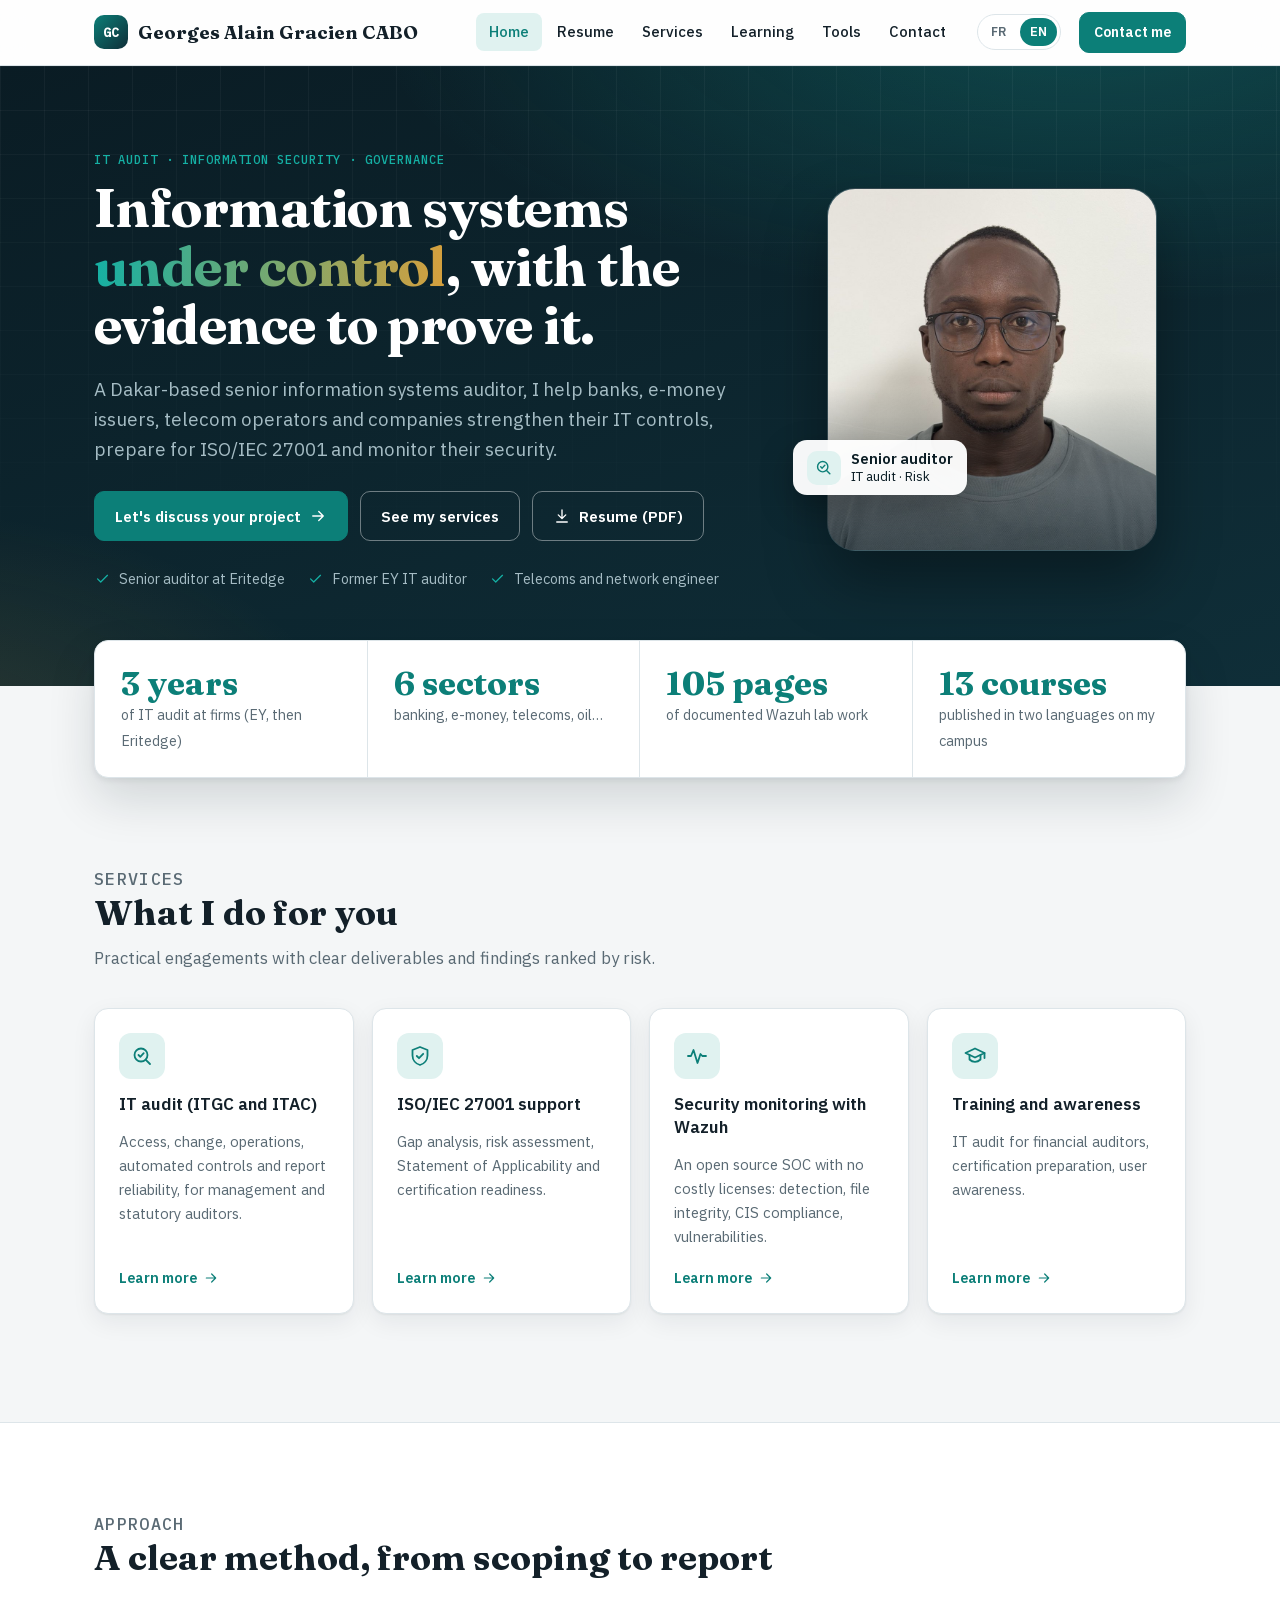
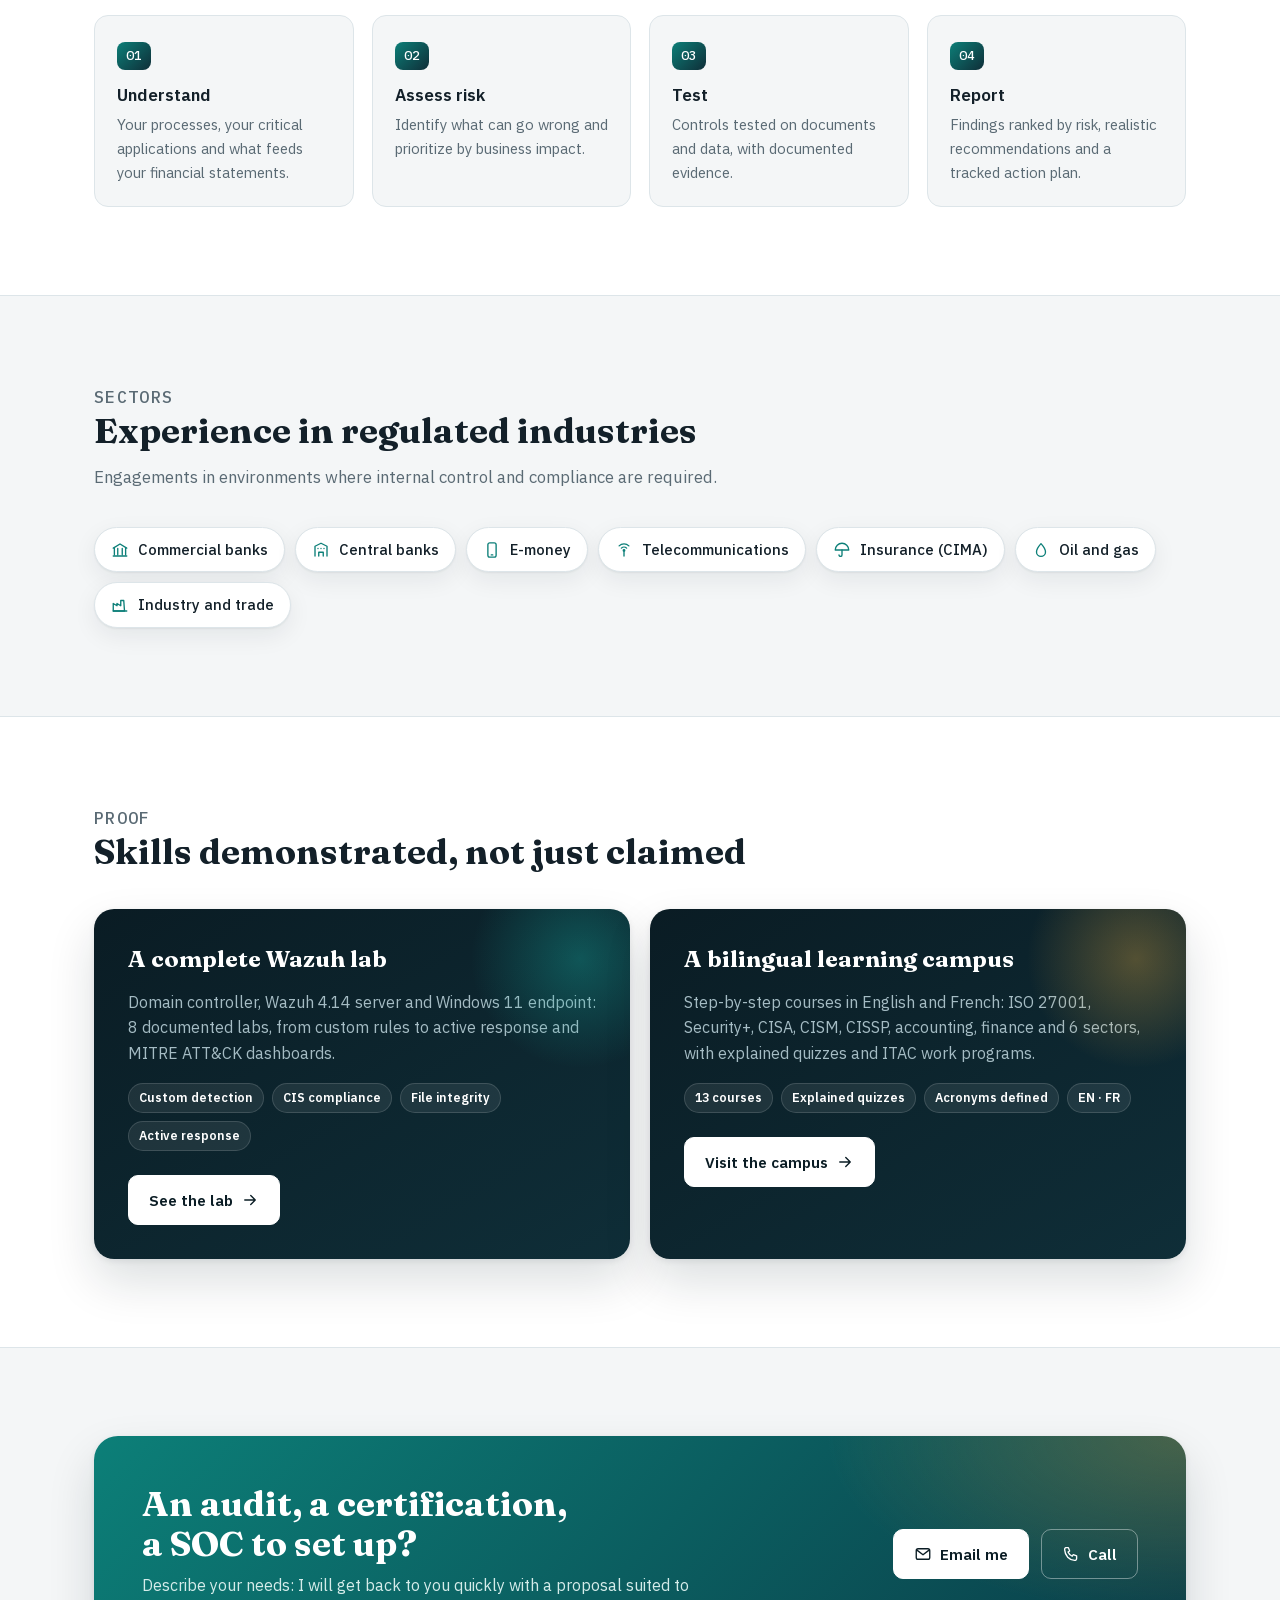
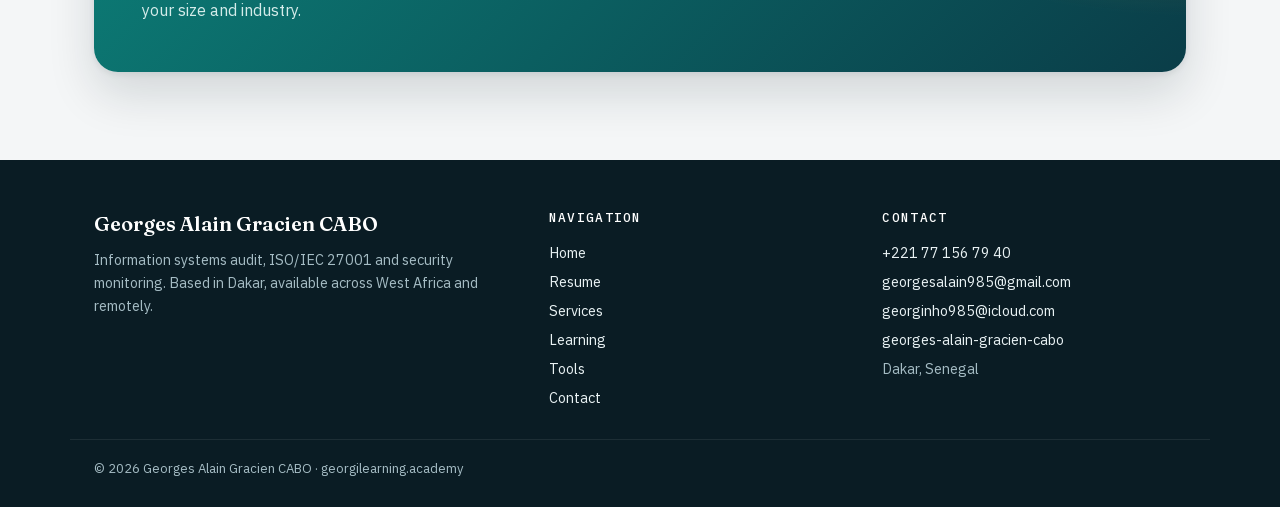
==== commit 8d855bb7: "Nom complet : Georges Alain Gracien CABO (site, CV, PDF) ; logo lisible sur petits écrans Co-Authore" ====
--- a/index.html
+++ b/index.html
@@ -5,10 +5,10 @@
 <meta http-equiv="Content-Security-Policy" content="default-src 'self'; script-src 'self'; style-src 'self' 'unsafe-inline'; img-src 'self' data:; font-src 'self'; connect-src 'self'; object-src 'none'; base-uri 'self'; form-action 'none'; upgrade-insecure-requests">
 <meta name="referrer" content="strict-origin-when-cross-origin">
 <meta name="viewport" content="width=device-width, initial-scale=1">
-<title>Georges Alain Cabo · Audit IT et sécurité de l'information</title>
-<meta name="description" content="Georges Alain Cabo : audit des systèmes d'information et sécurité de l'information. CV, cours de certification (ISO 27001, Security+, CISA, CISM, CISSP) et outils.">
+<title>Georges Alain Gracien CABO · Audit IT et sécurité de l'information</title>
+<meta name="description" content="Georges Alain Gracien CABO : audit des systèmes d'information et sécurité de l'information. CV, cours de certification (ISO 27001, Security+, CISA, CISM, CISSP) et outils.">
 <script src="assets/js/redirect.js"></script>
-<meta property="og:title" content="Georges Alain Cabo · Audit IT et sécurité de l'information">
+<meta property="og:title" content="Georges Alain Gracien CABO · Audit IT et sécurité de l'information">
 <meta property="og:description" content="Audit IT (ITGC, ITAC), accompagnement ISO/IEC 27001 et surveillance de sécurité avec Wazuh. Dakar, Afrique de l'Ouest.">
 <meta property="og:image" content="https://georgilearning.academy/assets/photo.jpg">
 <meta property="og:url" content="https://georgilearning.academy/">
@@ -234,14 +234,23 @@
   .feature{padding:26px}
   .cta{padding:28px 22px;border-radius:18px}
   footer .fgrid{grid-template-columns:1fr}
-  .logo .nm{font-size:1rem}
+  .logo{min-width:0;white-space:normal}
+  .logo .nm{font-size:.95rem;line-height:1.1}
+}
+@media (max-width:420px){
+  .logo .mk{flex:none}
+  .logo .nm{font-size:.86rem;max-width:9.5em}
+}
+@media (max-width:360px){
+  .logo{gap:8px}
+  .logo .nm{font-size:.78rem}
 }
 @media print{ header.top,footer,.actions,.note,.menu{display:none} body{background:#fff;color:#000} .pagehead{background:none;color:#000} .pagehead h1,.pagehead .lead{color:#000} .cv aside{position:static;box-shadow:none} .rv{opacity:1;transform:none} }
 </style>
 </head>
 <body>
 <header class="top" id="top"><div class="bar">
-  <a class="logo" href="#accueil"><span class="mk">GC</span><span class="nm">Georges Alain Cabo</span></a>
+  <a class="logo" href="#accueil"><span class="mk">GC</span><span class="nm">Georges Alain Gracien CABO</span></a>
   <nav class="main" id="nav" aria-label="Menu"></nav>
   <div class="lang" role="group" aria-label="Langue / Language">
     <button type="button" class="chip" data-lang="fr">FR</button>
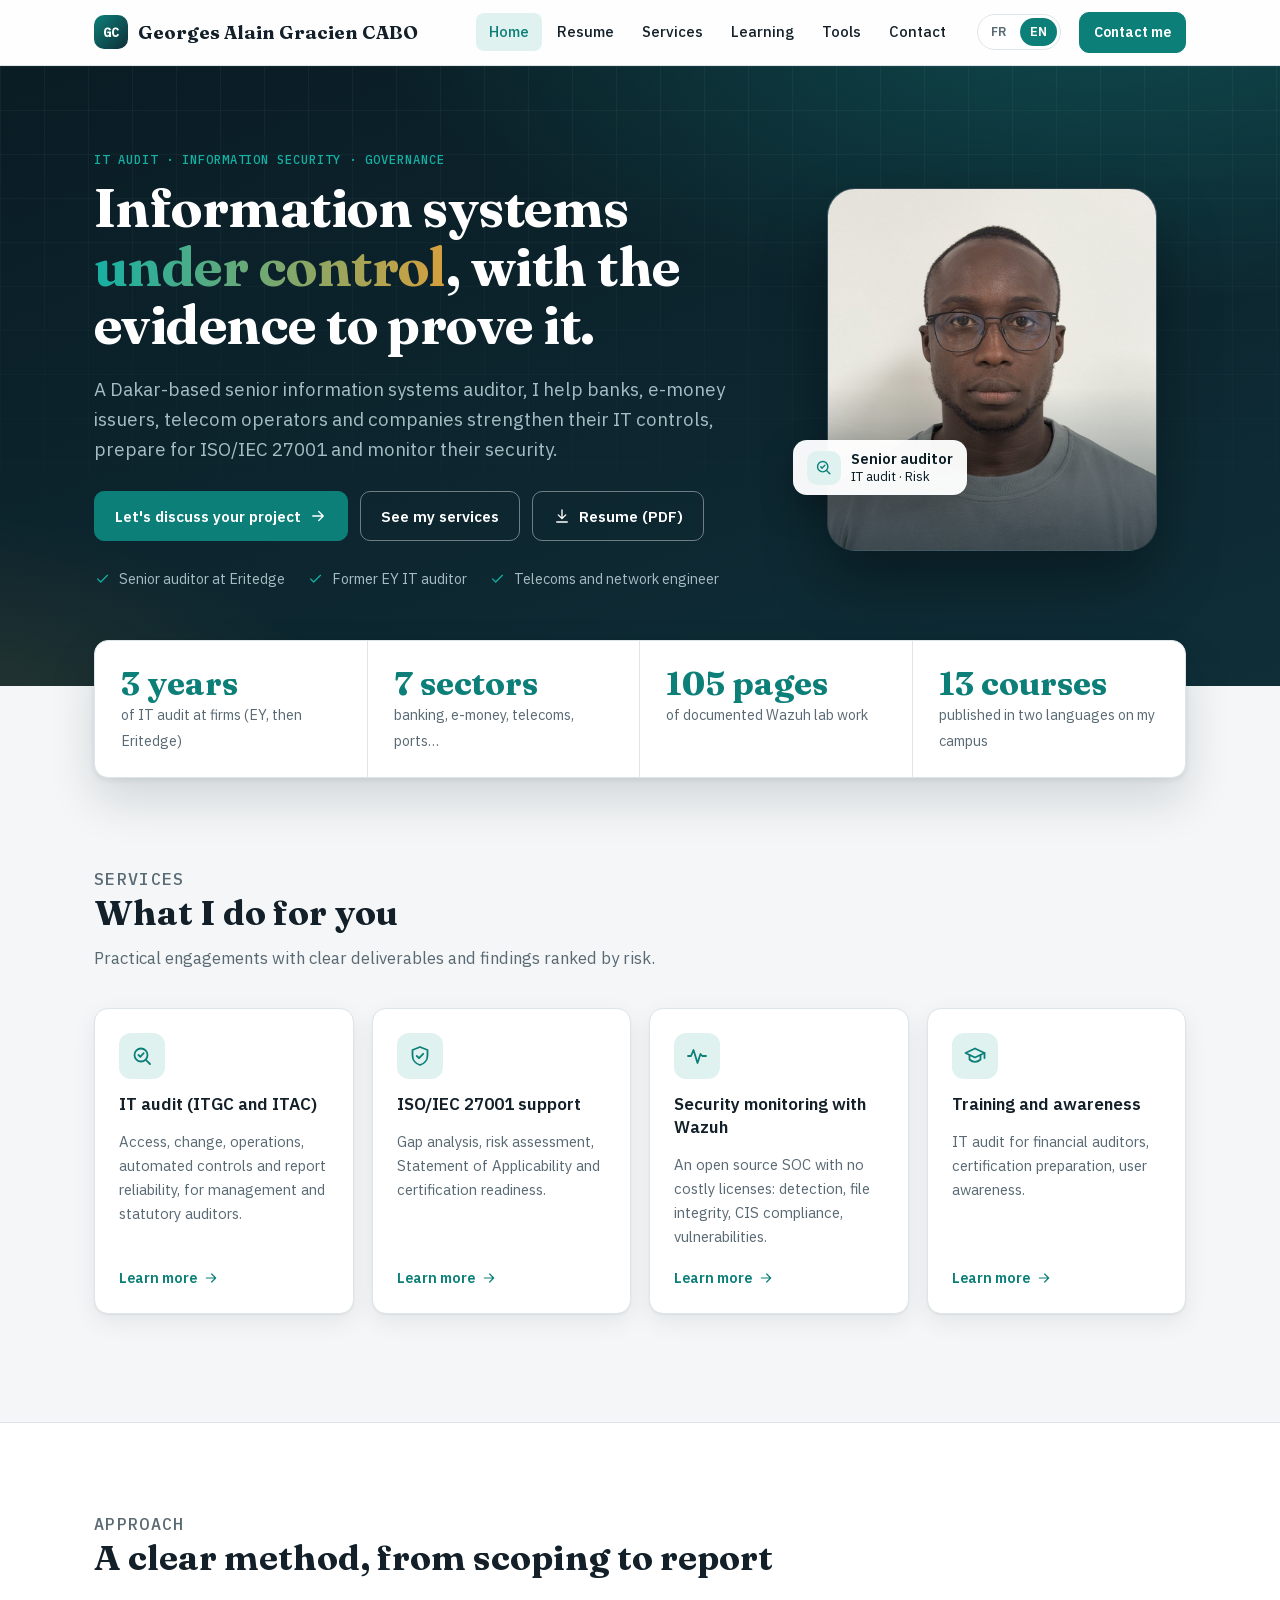
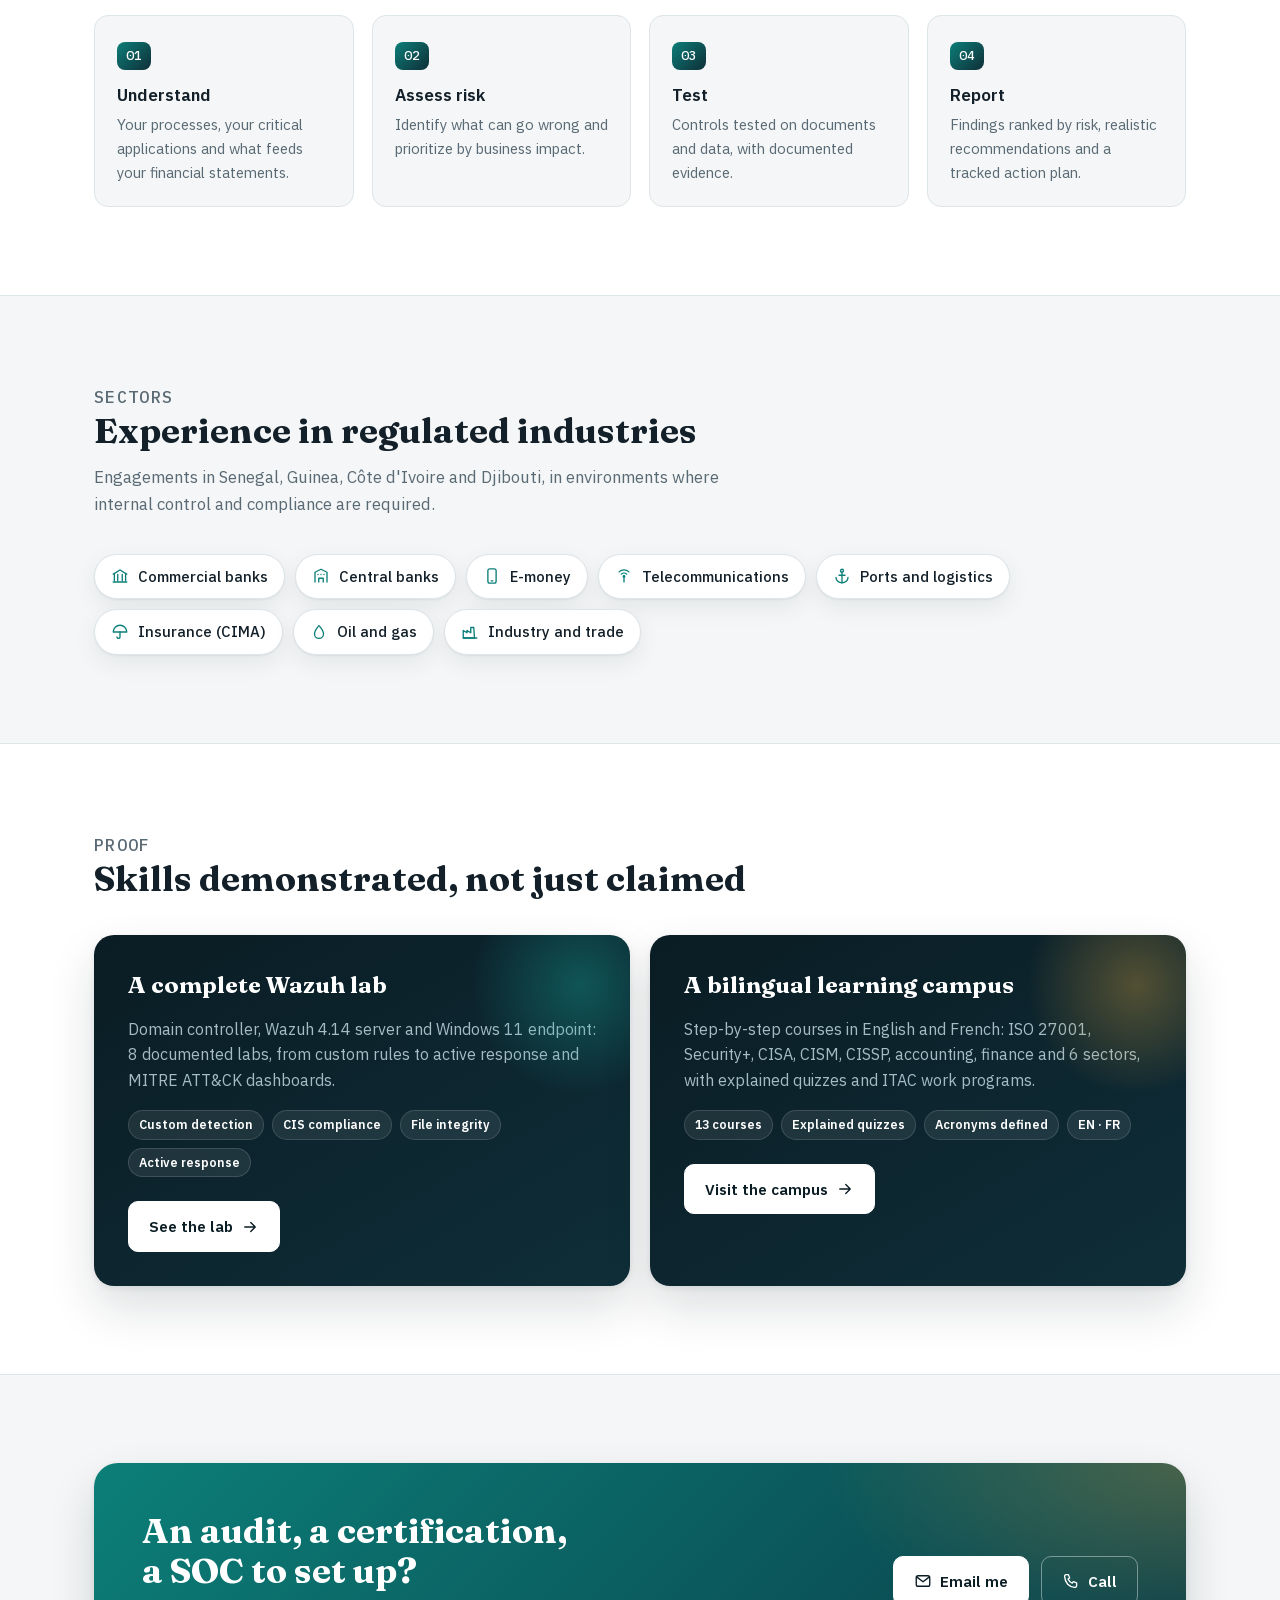
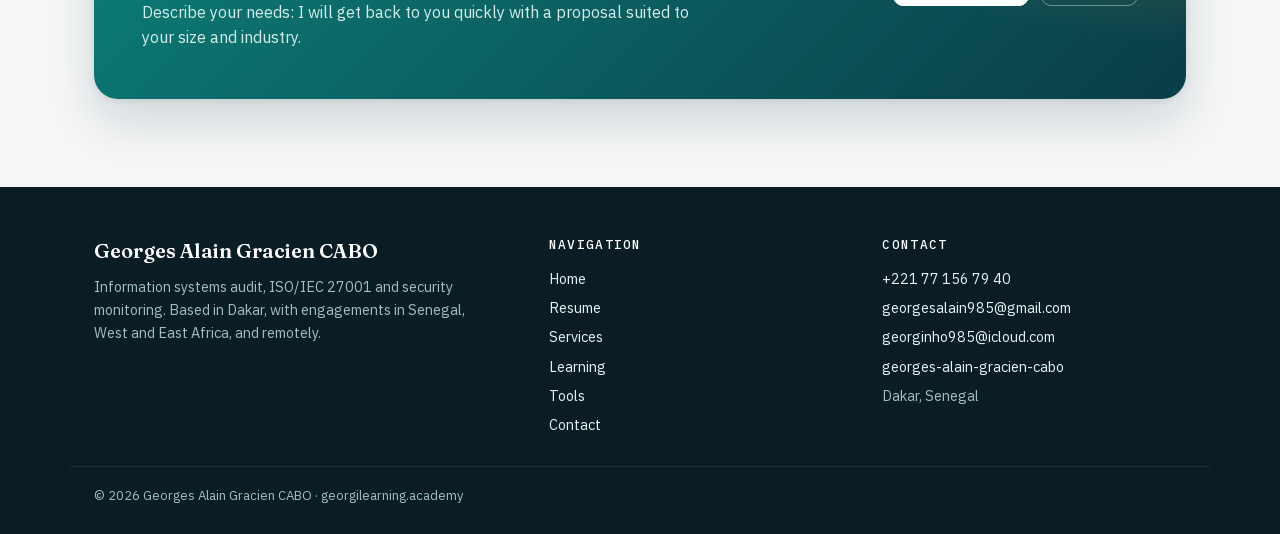
==== commit 8ae9604b: "Zone d'intervention : Sénégal, Guinée, Côte d'Ivoire, Djibouti ; secteur Ports et logistique (sans n" ====
--- a/index.html
+++ b/index.html
@@ -9,7 +9,7 @@
 <meta name="description" content="Georges Alain Gracien CABO : audit des systèmes d'information et sécurité de l'information. CV, cours de certification (ISO 27001, Security+, CISA, CISM, CISSP) et outils.">
 <script src="assets/js/redirect.js"></script>
 <meta property="og:title" content="Georges Alain Gracien CABO · Audit IT et sécurité de l'information">
-<meta property="og:description" content="Audit IT (ITGC, ITAC), accompagnement ISO/IEC 27001 et surveillance de sécurité avec Wazuh. Dakar, Afrique de l'Ouest.">
+<meta property="og:description" content="Audit IT (ITGC, ITAC), accompagnement ISO/IEC 27001 et surveillance de sécurité avec Wazuh. Dakar, Sénégal · missions en Afrique de l'Ouest et de l'Est.">
 <meta property="og:image" content="https://georgilearning.academy/assets/photo.jpg">
 <meta property="og:url" content="https://georgilearning.academy/">
 <meta name="theme-color" content="#0a1c24">
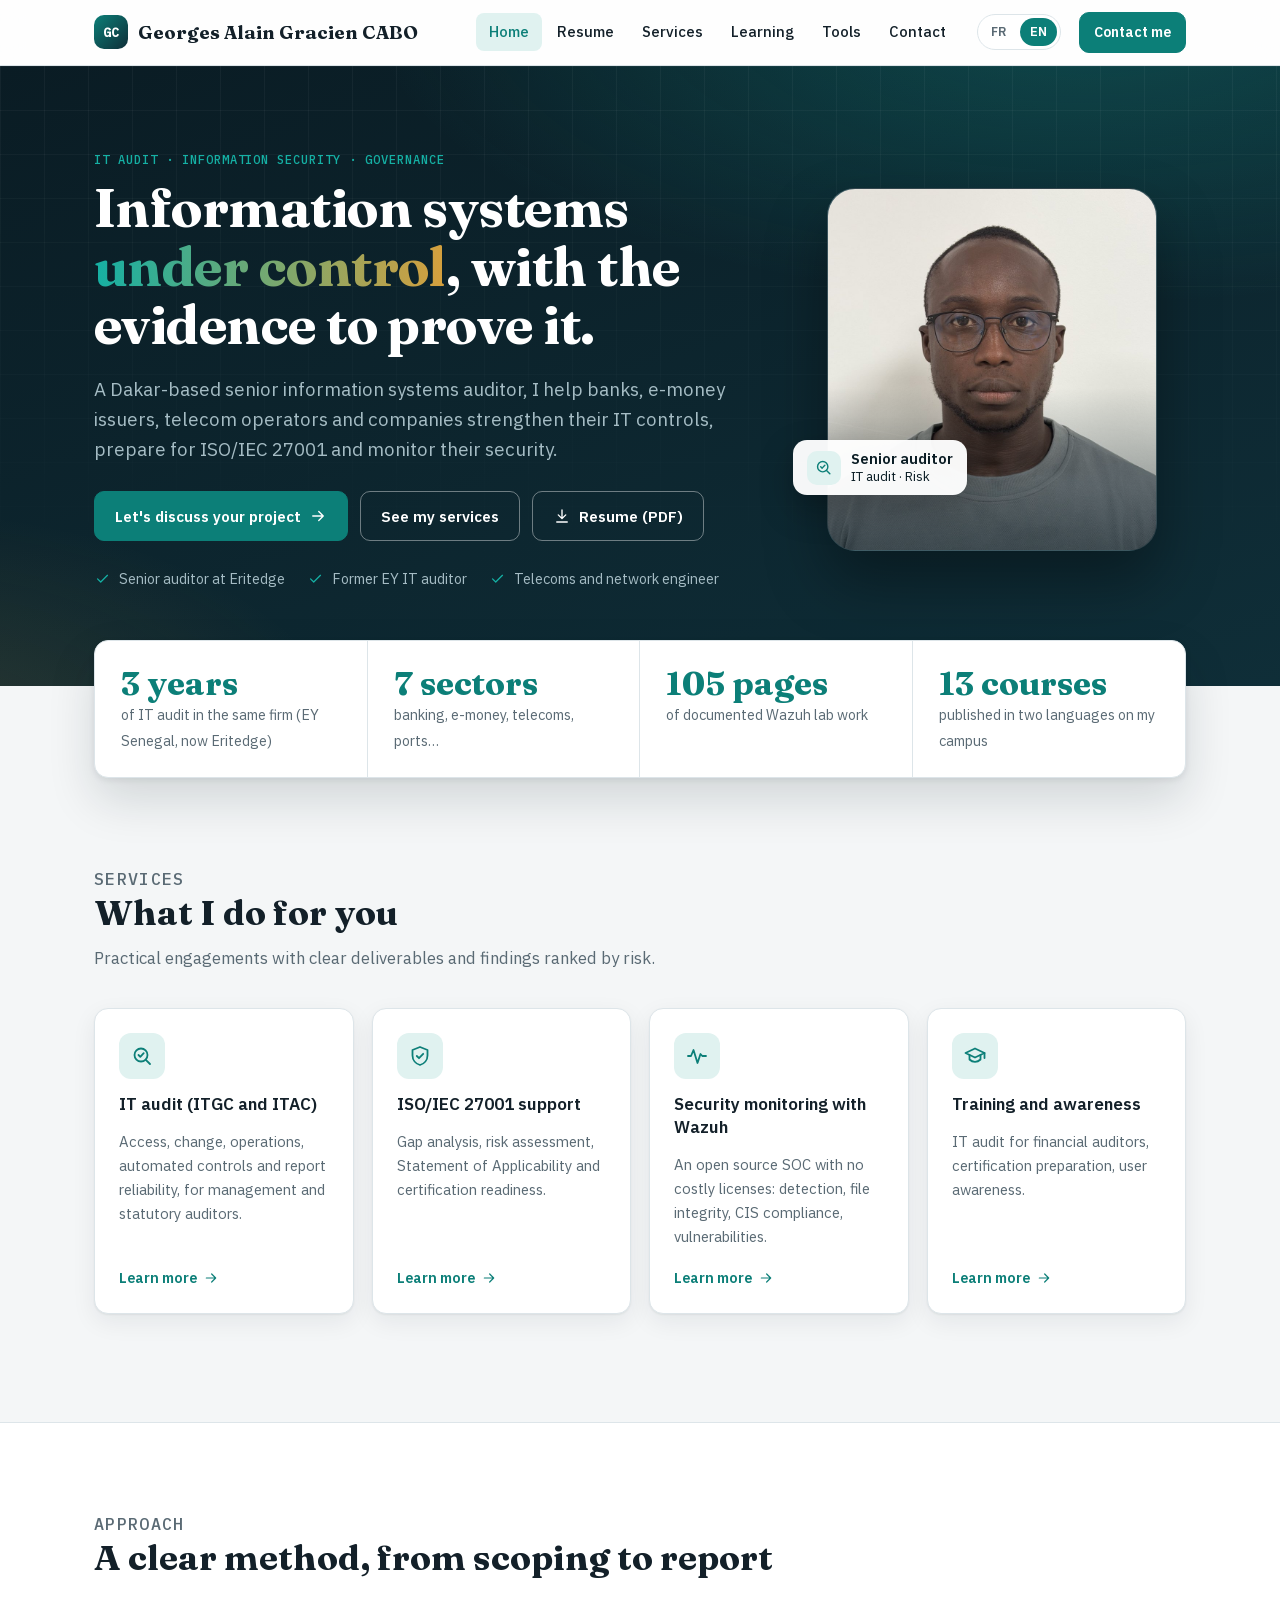
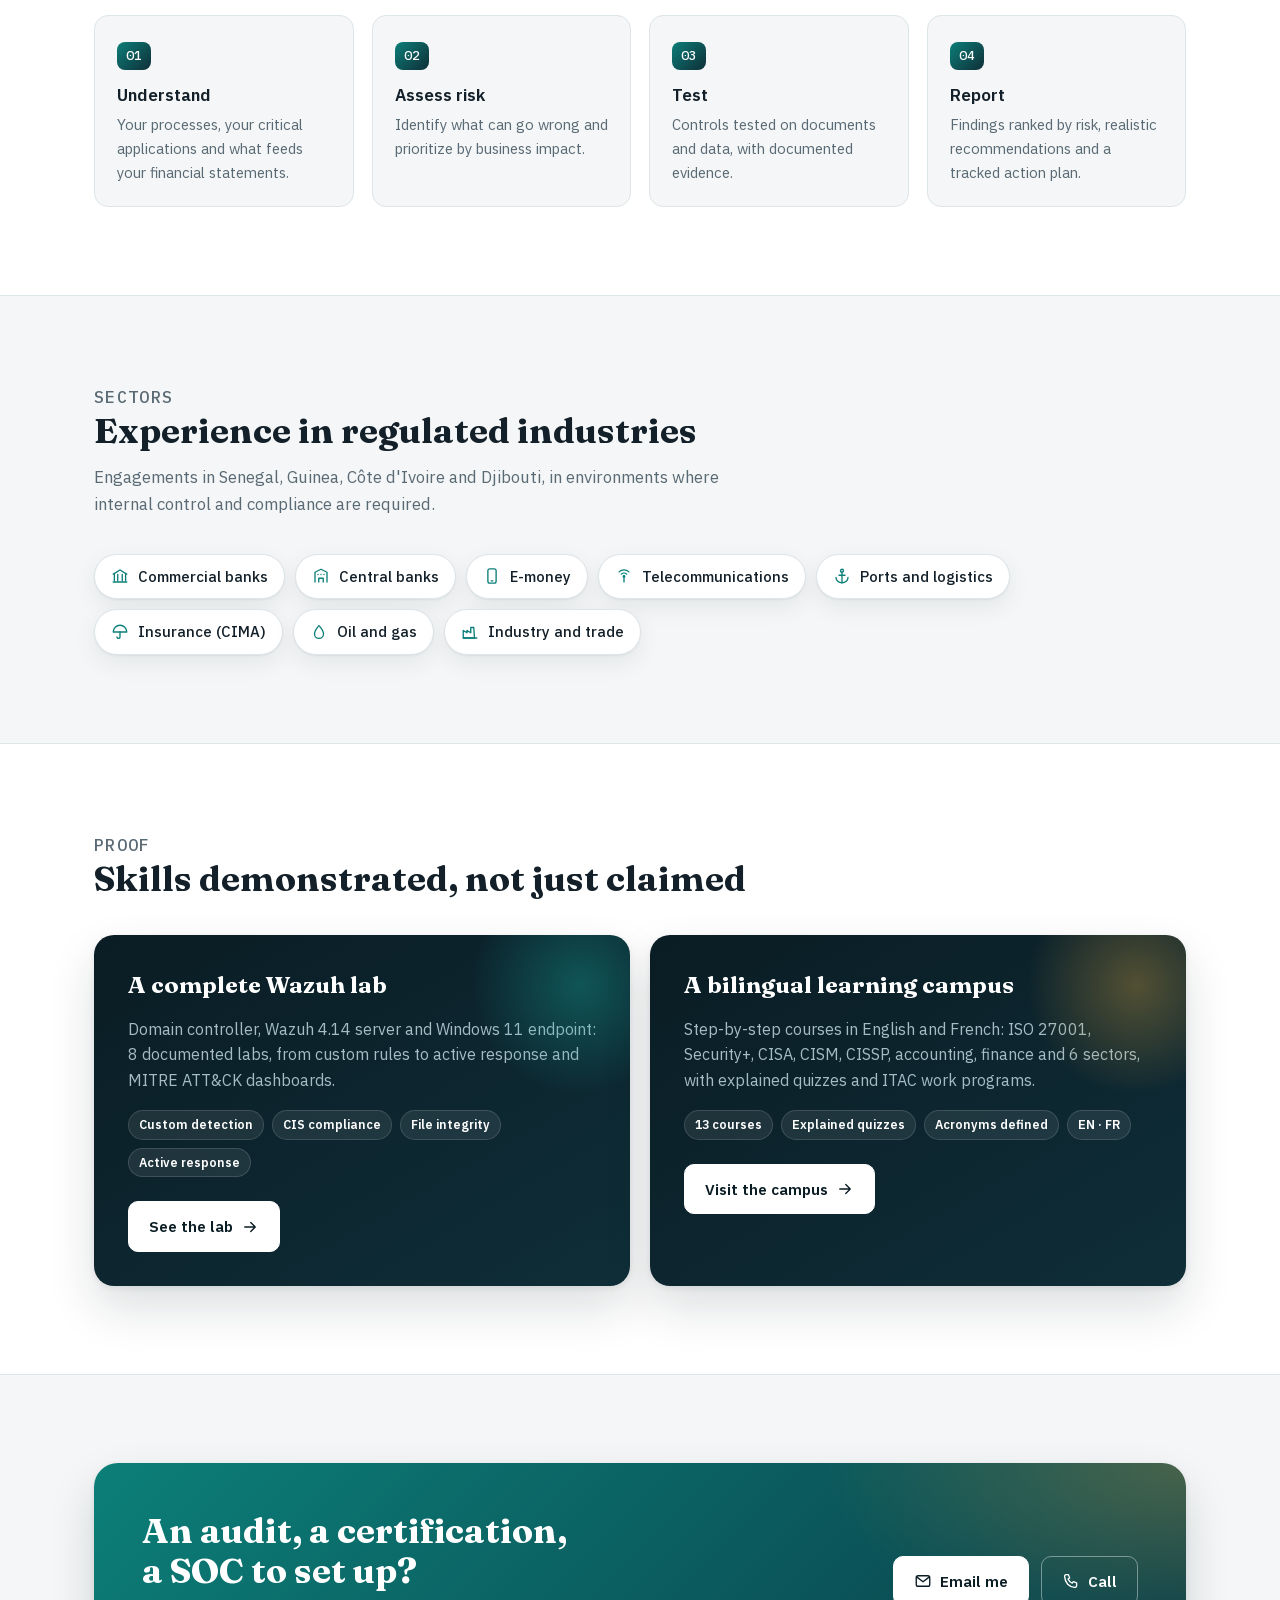
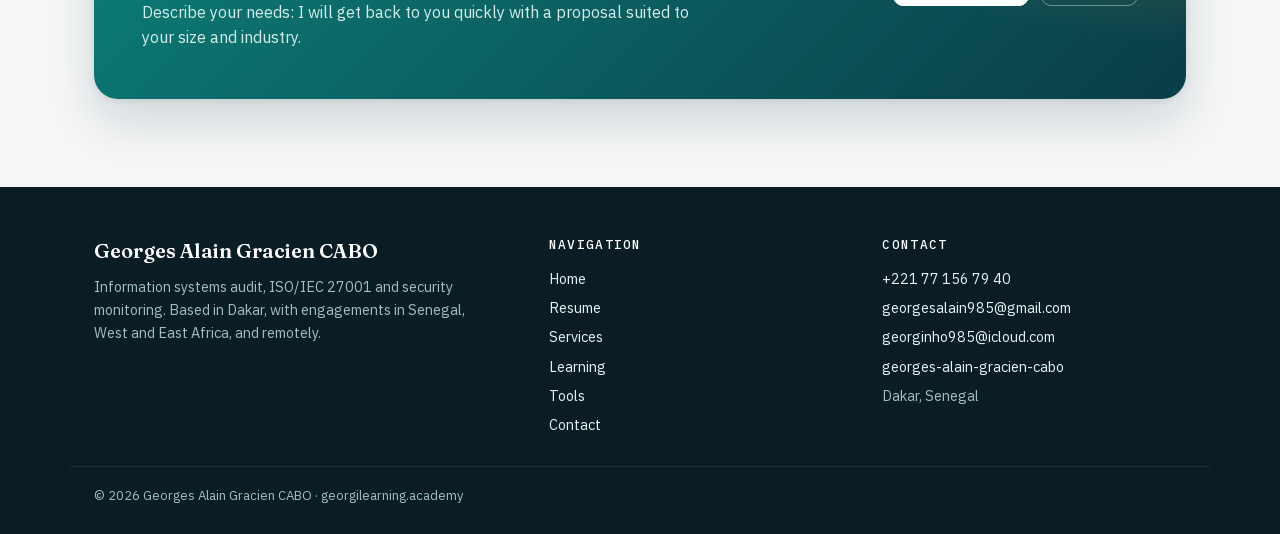
==== commit 7d7c4927: "Page Services : catalogue des offres téléchargeable (PowerPoint et PDF, FR/EN) avec aperçu des pages" ====
--- a/index.html
+++ b/index.html
@@ -66,6 +66,15 @@
 .btn.ghost{background:transparent;color:var(--accent)}
 .btn.light{background:#fff;border-color:#fff;color:var(--navy)}
 .btn.outline-light{background:transparent;border-color:rgba(255,255,255,.4);color:#fff}
+/* Catalogue téléchargeable */
+.catalog{background:var(--surface);border:1px solid var(--line);border-radius:20px;padding:28px;box-shadow:var(--shadow);margin:0 0 48px}
+.cathead{display:flex;flex-wrap:wrap;gap:18px;align-items:flex-end;justify-content:space-between;margin-bottom:20px}
+.cathead .lead{margin:0;max-width:60ch}
+.cathead .actions{display:flex;flex-wrap:wrap;gap:10px}
+.deck{display:flex;gap:14px;overflow-x:auto;scroll-snap-type:x mandatory;padding:4px 2px 14px}
+.deck a{flex:0 0 min(78%,380px);scroll-snap-align:start;border-radius:12px;overflow:hidden;border:1px solid var(--line);box-shadow:var(--shadow);transition:transform .15s ease}
+.deck a:hover{transform:translateY(-2px)}
+.deck img{display:block;width:100%;height:auto}
 .btn.sm{padding:8px 14px;font-size:.88rem}
 .btn svg{width:18px;height:18px}
 .actions{display:flex;gap:12px;flex-wrap:wrap;margin:26px 0}
